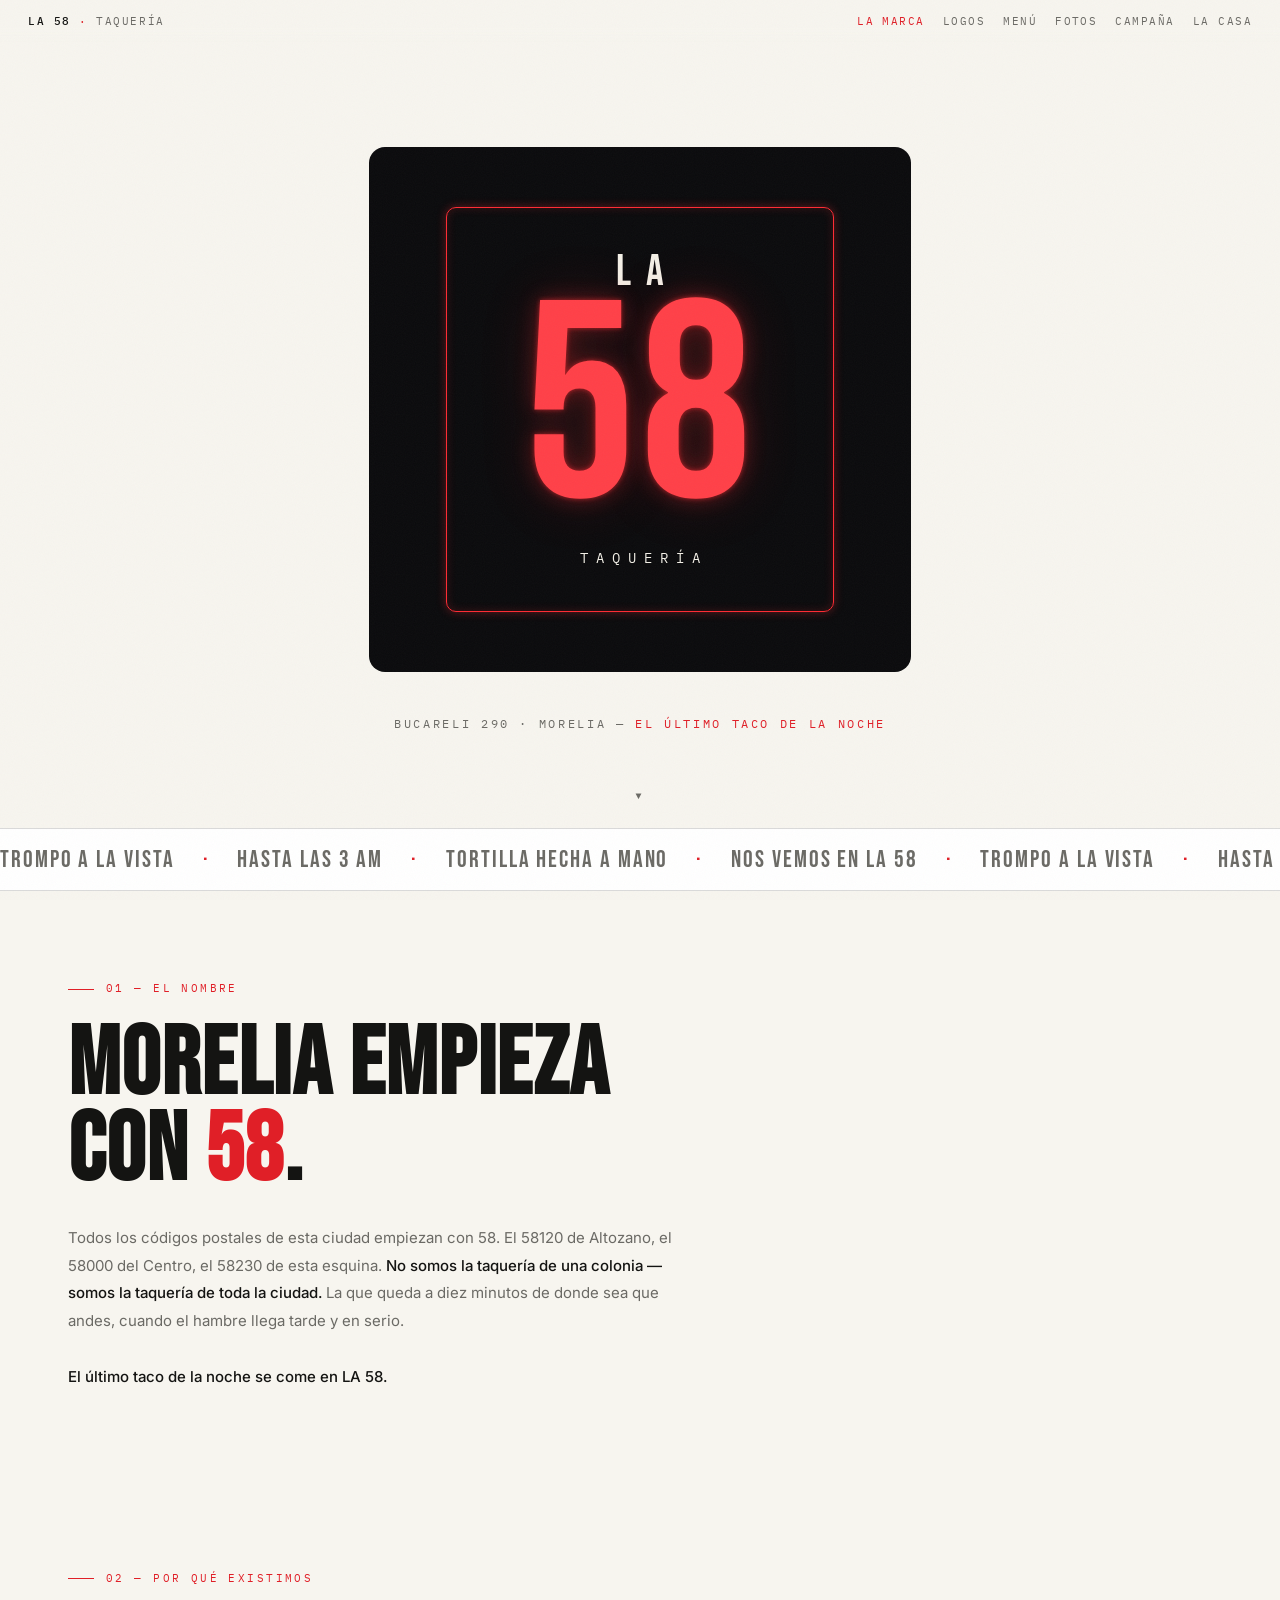
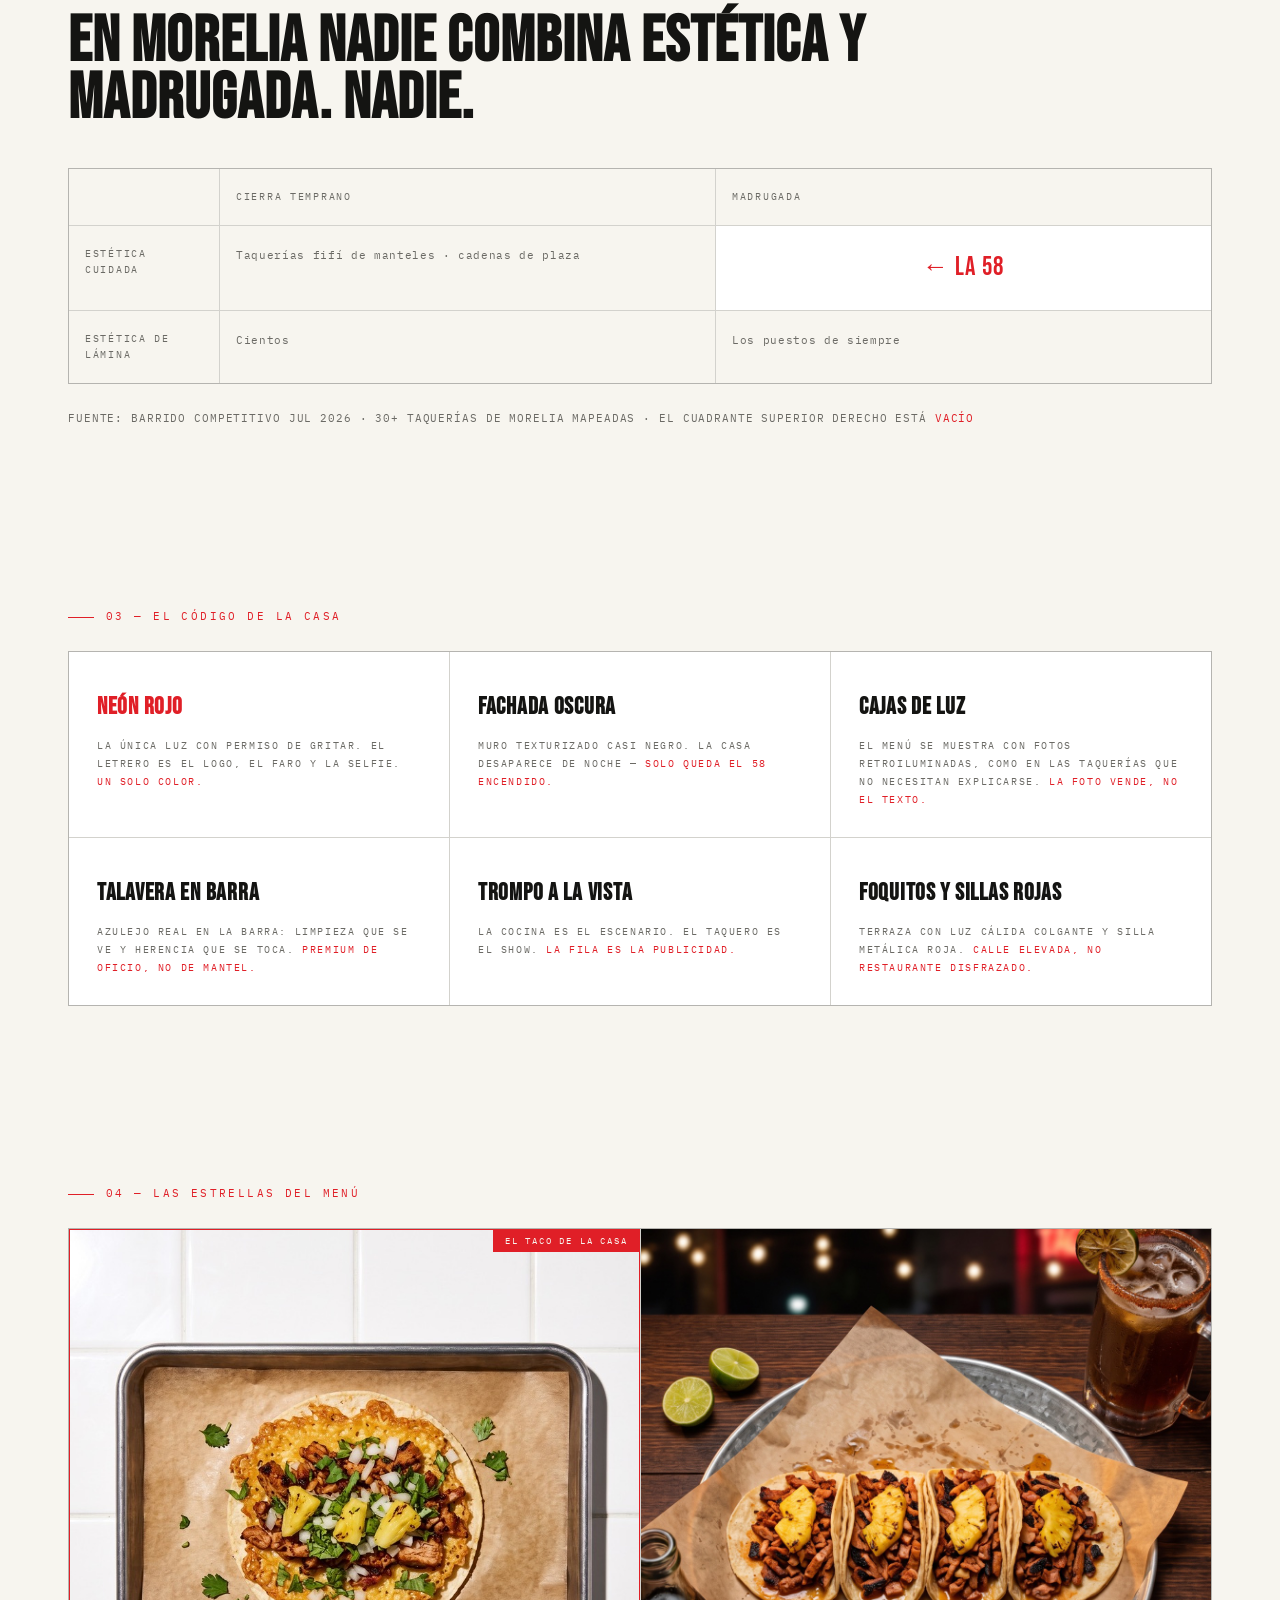
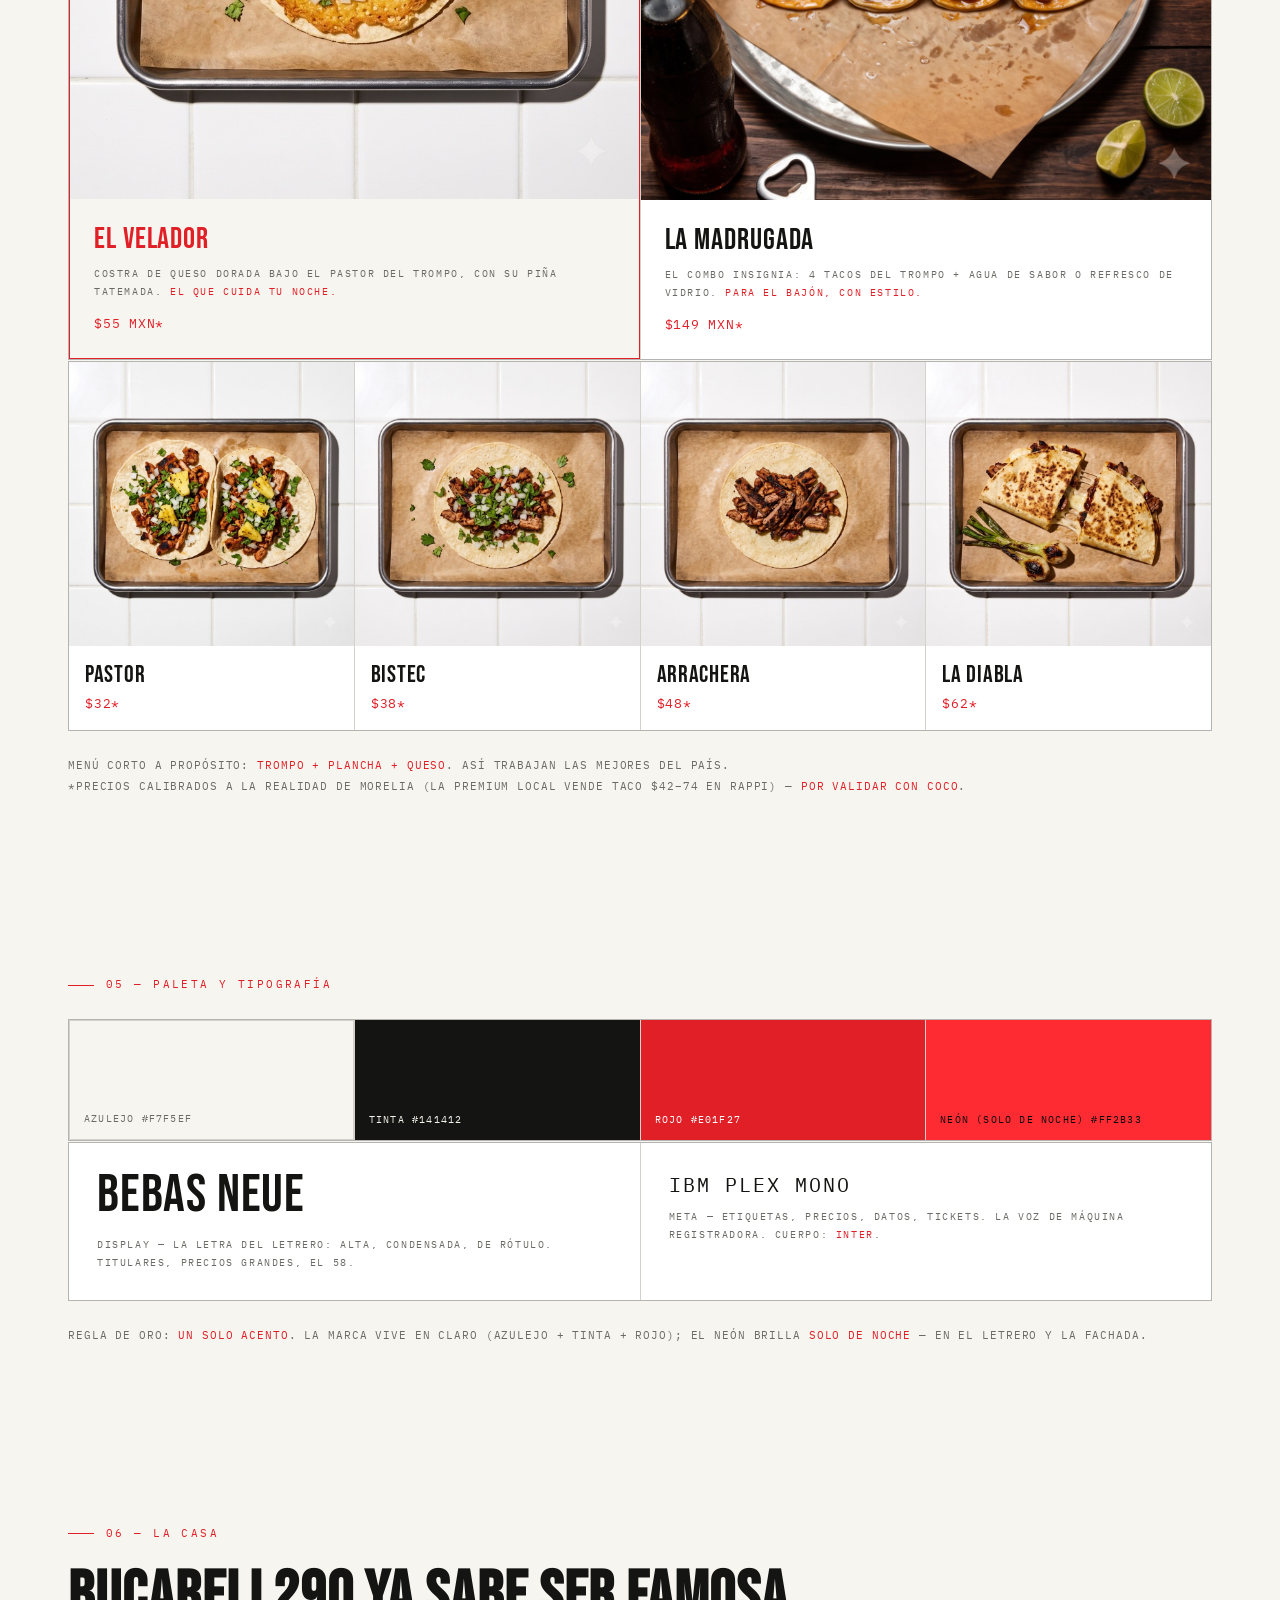
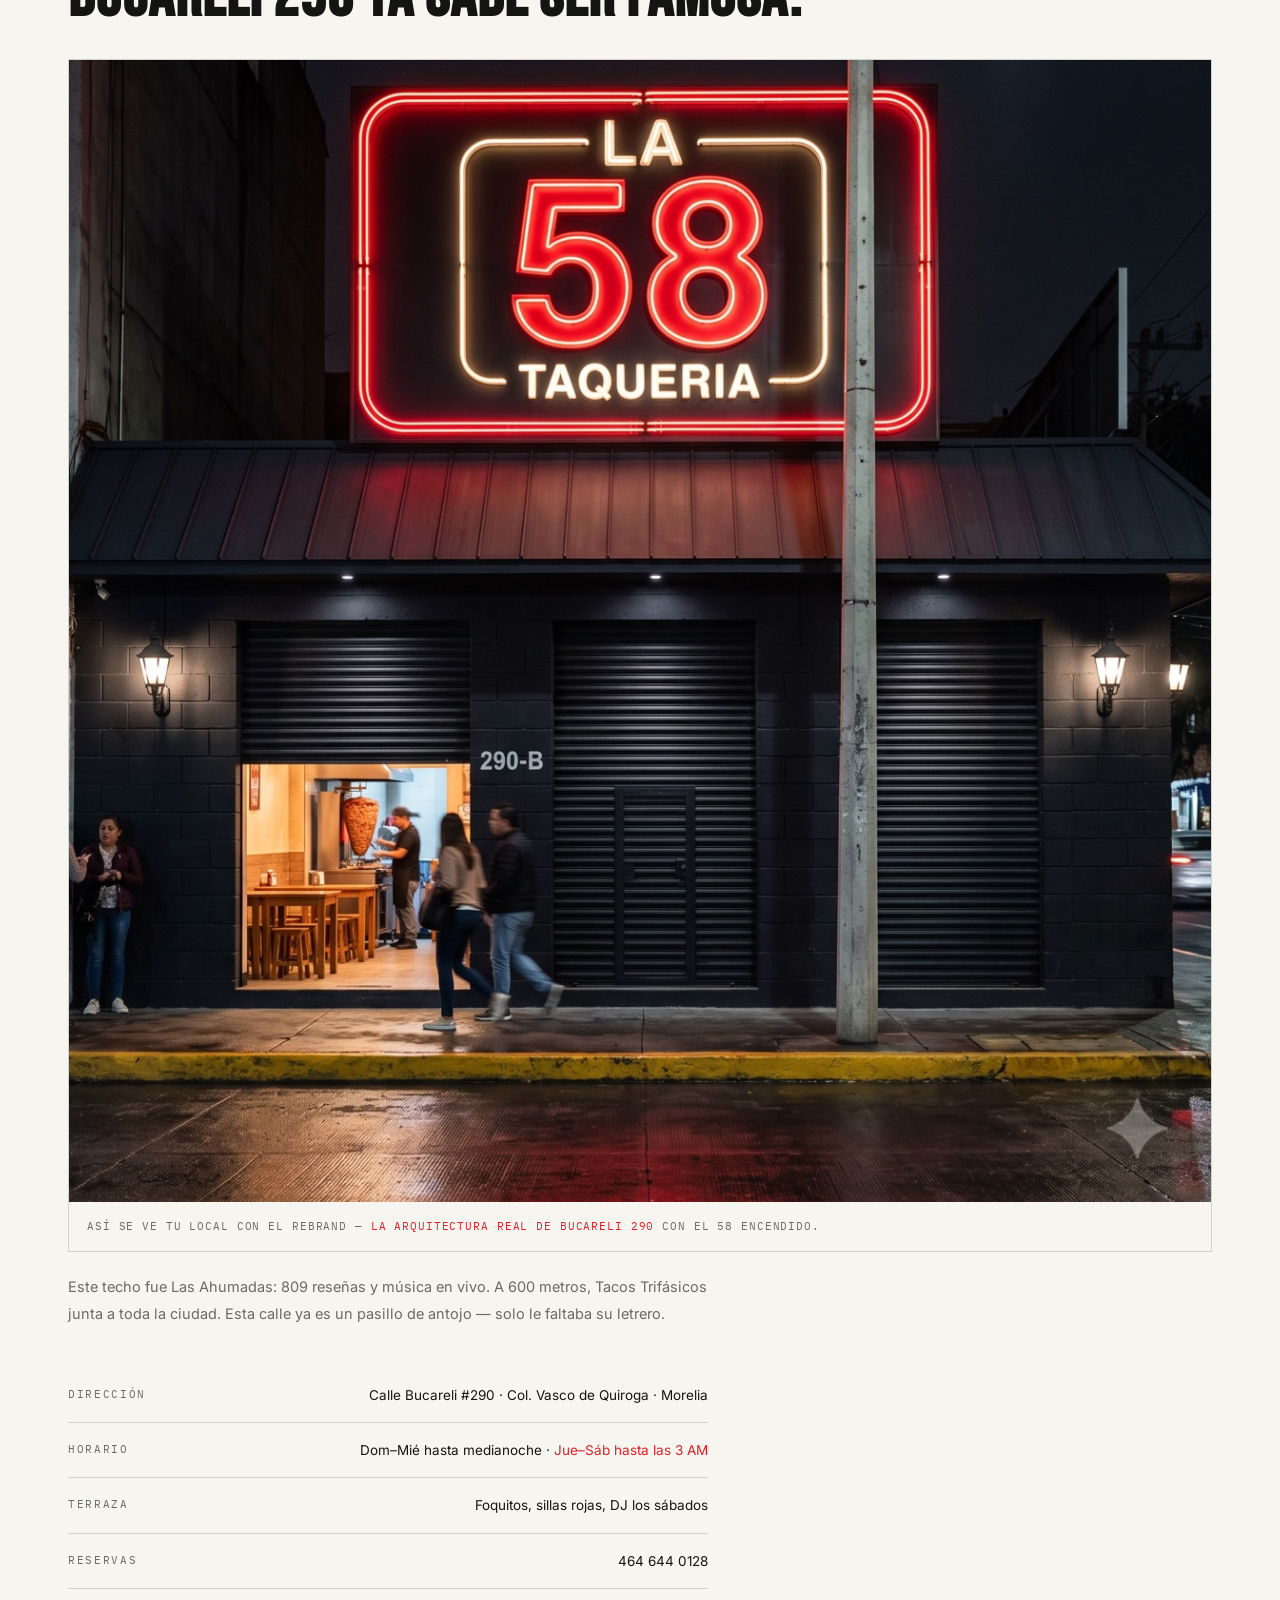
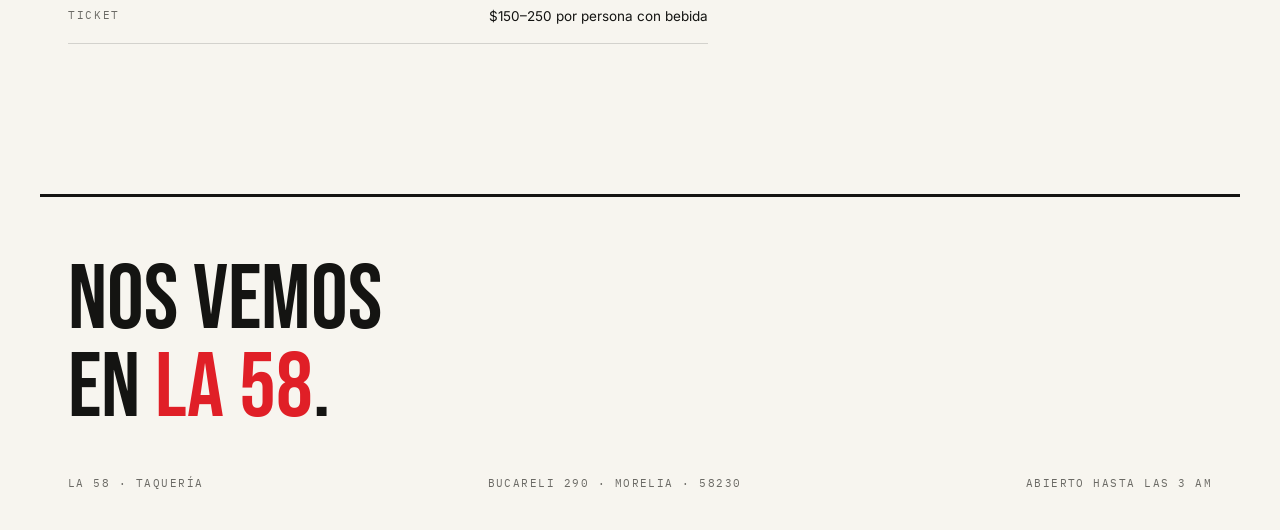
==== index.html @ cce471a2 "Marca en MODO CLARO: azulejo+tinta+rojo como base; el neón solo en escenarios de noche; menú hoja es" ====
<!DOCTYPE html>
<html lang="es-MX">
<head>
<meta charset="UTF-8">
<meta name="viewport" content="width=device-width,initial-scale=1">
<title>LA 58 · TAQUERÍA — Taquería nocturna · Morelia</title>
<meta name="description" content="LA 58 · TAQUERÍA. Taquería nocturna en Bucareli 290, Morelia. El último taco de la noche.">
<link rel="preconnect" href="https://fonts.googleapis.com">
<link rel="preconnect" href="https://fonts.gstatic.com" crossorigin>
<link href="https://fonts.googleapis.com/css2?family=Bebas+Neue&family=IBM+Plex+Mono:wght@400;500&family=Inter:wght@400;500;600&display=swap" rel="stylesheet">
<link rel="icon" href="data:image/svg+xml,%3Csvg xmlns=%27http://www.w3.org/2000/svg%27 viewBox=%270 0 64 64%27%3E%3Crect width=%2764%27 height=%2764%27 rx=%2712%27 fill=%27%230B0B0D%27/%3E%3Crect x=%274%27 y=%274%27 width=%2756%27 height=%2756%27 rx=%279%27 fill=%27none%27 stroke=%27%23FF2B33%27 stroke-width=%273%27/%3E%3Ctext x=%2732%27 y=%2745%27 font-family=%27Arial Black,Arial%27 font-size=%2728%27 font-weight=%27900%27 fill=%27%23FF2B33%27 text-anchor=%27middle%27%3E58%3C/text%3E%3C/svg%3E">
<link rel="stylesheet" href="brand.css">
<style>
  /* ——— hero: la fachada ——— */
  .hero{min-height:92vh;display:flex;flex-direction:column;justify-content:center;align-items:center;text-align:center;padding:120px 24px 70px;position:relative}
  .hero-stage{border-radius:16px;padding:clamp(30px,5vw,60px) clamp(30px,6vw,80px)}
  .letrero{
    display:inline-flex;flex-direction:column;align-items:center;gap:0;
    padding:clamp(24px,4vw,44px) clamp(36px,6vw,80px);
    border-radius:10px;position:relative;
  }
  .letrero .la{font-size:clamp(24px,3.5vw,44px);letter-spacing:.34em;margin-right:-.34em;color:#F4F1E8}
  .letrero .num{font-size:clamp(120px,22vw,280px);line-height:.86}
  .letrero .taq{
    font-family:'IBM Plex Mono',monospace;font-size:clamp(10px,1.4vw,14px);
    letter-spacing:.58em;margin-right:-.58em;color:#F4F1E8;margin-top:16px;text-transform:uppercase;
  }
  .hero .tag{margin-top:44px;font-family:'IBM Plex Mono',monospace;font-size:12px;letter-spacing:.22em;text-transform:uppercase;color:var(--humo)}
  .hero .tag em{color:var(--rojo-vivo);font-style:normal}
  .hero .scroll{position:absolute;bottom:26px;font-family:'IBM Plex Mono',monospace;font-size:10px;letter-spacing:.3em;color:var(--humo);text-transform:uppercase}

  /* ——— manifiesto ——— */
  .manif h2{font-size:clamp(46px,7.5vw,104px)}
  .manif h2 .n{color:var(--rojo-vivo)}
  .manif p{color:var(--humo);font-size:15px;line-height:1.85;max-width:640px;margin-top:28px}
  .manif p b{color:var(--azulejo);font-weight:500}

  /* ——— cuadrante ——— */
  .quad{display:grid;grid-template-columns:150px 1fr 1fr;gap:1px;background:var(--line);border:1px solid var(--line);font-family:'IBM Plex Mono',monospace;font-size:11px;letter-spacing:.06em}
  .quad>div{background:var(--noche);padding:20px 16px;line-height:1.7}
  .quad .h{color:var(--humo);text-transform:uppercase;font-size:9.5px;letter-spacing:.18em}
  .quad .vacio{background:var(--noche2);display:flex;align-items:center;justify-content:center}
  .quad .vacio span{font-family:'Bebas Neue',sans-serif;font-size:26px;letter-spacing:.05em}

  /* ——— menú ——— */
  .taco-nombre{font-family:'Bebas Neue',sans-serif;font-size:30px;letter-spacing:.03em;text-transform:uppercase}
  .heroe{border:1px solid var(--rojo);background:var(--noche);position:relative}
  .heroe .badge{position:absolute;top:-1px;right:-1px;background:var(--rojo);color:var(--noche);font-family:'IBM Plex Mono',monospace;font-size:9px;letter-spacing:.2em;text-transform:uppercase;padding:6px 12px}

  /* ——— paleta ——— */
  .sw{height:120px;display:flex;align-items:flex-end;padding:14px;font-family:'IBM Plex Mono',monospace;font-size:10px;letter-spacing:.12em;text-transform:uppercase}

  /* ——— casa ——— */
  .dato{display:flex;justify-content:space-between;gap:20px;border-bottom:1px solid var(--line);padding:16px 0;font-size:13.5px}
  .dato .k{font-family:'IBM Plex Mono',monospace;font-size:10.5px;letter-spacing:.16em;text-transform:uppercase;color:var(--humo);padding-top:3px;white-space:nowrap}
  .dato .v{text-align:right;line-height:1.65;color:var(--azulejo)}
  .dato .v em{color:var(--rojo-vivo);font-style:normal}
</style>
</head>
<body>

<div class="topbar">
  <div><b>LA 58</b> <span class="dot">·</span> TAQUERÍA</div>
  <nav class="nav">
    <a href="index.html" class="on">La marca</a>
    <a href="logos.html">Logos</a>
    <a href="menu.html">Menú</a>
    <a href="fotos.html">Fotos</a>
    <a href="campana.html">Campaña</a>
    <a href="#casa">La casa</a>
  </nav>
</div>

<!-- ═══════════ HERO: EL LETRERO ═══════════ -->
<div class="hero">
  <div class="hero-stage stage-noche">
    <div class="letrero neon-borde parpadea">
      <div class="la display">LA</div>
      <div class="num display neon">58</div>
      <div class="taq">TAQUERÍA</div>
    </div>
  </div>
  <div class="tag">BUCARELI 290 · MORELIA — <em>EL ÚLTIMO TACO DE LA NOCHE</em></div>
  <div class="scroll">▼</div>
</div>

<div class="marquee"><div class="marquee-inner">
  TROMPO A LA VISTA <em>·</em> HASTA LAS 3 AM <em>·</em> TORTILLA HECHA A MANO <em>·</em> NOS VEMOS EN LA 58 <em>·</em>
  TROMPO A LA VISTA <em>·</em> HASTA LAS 3 AM <em>·</em> TORTILLA HECHA A MANO <em>·</em> NOS VEMOS EN LA 58 <em>·</em>
</div></div>

<!-- ═══════════ MANIFIESTO ═══════════ -->
<section class="manif">
  <div class="label">01 — El nombre</div>
  <h2 class="display rv">MORELIA EMPIEZA<br>CON <span class="n neon">58</span>.</h2>
  <p class="rv">Todos los códigos postales de esta ciudad empiezan con 58. El 58120 de Altozano,
  el 58000 del Centro, el 58230 de esta esquina. <b>No somos la taquería de una colonia —
  somos la taquería de toda la ciudad.</b> La que queda a diez minutos de donde sea que andes,
  cuando el hambre llega tarde y en serio.</p>
  <p class="rv"><b>El último taco de la noche se come en LA 58.</b></p>
</section>

<!-- ═══════════ EL HUECO ═══════════ -->
<section>
  <div class="label">02 — Por qué existimos</div>
  <h2 class="display rv" style="font-size:clamp(34px,5vw,64px);max-width:900px">EN MORELIA NADIE COMBINA ESTÉTICA Y MADRUGADA. NADIE.</h2>
  <div style="margin-top:40px" class="rv">
    <div class="quad">
      <div class="h"></div>
      <div class="h">CIERRA TEMPRANO</div>
      <div class="h">MADRUGADA</div>
      <div class="h">ESTÉTICA CUIDADA</div>
      <div style="color:var(--humo)">Taquerías fifí de manteles · cadenas de plaza</div>
      <div class="vacio"><span class="neon">← LA 58</span></div>
      <div class="h">ESTÉTICA DE LÁMINA</div>
      <div style="color:var(--humo)">Cientos</div>
      <div style="color:var(--humo)">Los puestos de siempre</div>
    </div>
  </div>
  <p class="note rv">FUENTE: BARRIDO COMPETITIVO JUL 2026 · 30+ TAQUERÍAS DE MORELIA MAPEADAS · EL CUADRANTE SUPERIOR DERECHO ESTÁ <em>VACÍO</em></p>
</section>

<!-- ═══════════ EL CÓDIGO ═══════════ -->
<section>
  <div class="label">03 — El código de la casa</div>
  <div class="grid-3">
    <div class="cell rv"><h3 class="neon">Neón rojo</h3><div class="cap">La única luz con permiso de gritar. El letrero es el logo, el faro y la selfie. <em>Un solo color.</em></div></div>
    <div class="cell rv"><h3>Fachada oscura</h3><div class="cap">Muro texturizado casi negro. La casa desaparece de noche — <em>solo queda el 58 encendido.</em></div></div>
    <div class="cell rv"><h3>Cajas de luz</h3><div class="cap">El menú se muestra con fotos retroiluminadas, como en las taquerías que no necesitan explicarse. <em>La foto vende, no el texto.</em></div></div>
    <div class="cell rv"><h3>Talavera en barra</h3><div class="cap">Azulejo real en la barra: limpieza que se ve y herencia que se toca. <em>Premium de oficio, no de mantel.</em></div></div>
    <div class="cell rv"><h3>Trompo a la vista</h3><div class="cap">La cocina es el escenario. El taquero es el show. <em>La fila es la publicidad.</em></div></div>
    <div class="cell rv"><h3>Foquitos y sillas rojas</h3><div class="cap">Terraza con luz cálida colgante y silla metálica roja. <em>Calle elevada, no restaurante disfrazado.</em></div></div>
  </div>
</section>

<!-- ═══════════ MENÚ ESTRELLA ═══════════ -->
<section>
  <div class="label">04 — Las estrellas del menú</div>
  <div class="grid-2" style="margin-bottom:1px">
    <div class="cell heroe rv" style="padding:0">
      <img src="fotos/menu/web/p-velador.jpg" alt="El Velador" style="width:100%;aspect-ratio:1;object-fit:cover;display:block">
      <div class="badge">EL TACO DE LA CASA</div>
      <div style="padding:22px 24px 26px">
        <div class="taco-nombre neon">EL VELADOR</div>
        <div class="cap" style="margin-top:8px">Costra de queso dorada bajo el pastor del trompo, con su piña tatemada. <em>El que cuida tu noche.</em></div>
        <div class="precio" style="margin-top:14px">$55 MXN*</div>
      </div>
    </div>
    <div class="cell rv" style="padding:0">
      <img src="fotos/web/03-la-madrugada.jpg" alt="La Madrugada" style="width:100%;aspect-ratio:1;object-fit:cover;display:block">
      <div style="padding:22px 24px 26px">
        <div class="taco-nombre">LA MADRUGADA</div>
        <div class="cap" style="margin-top:8px">El combo insignia: 4 tacos del trompo + agua de sabor o refresco de vidrio. <em>Para el bajón, con estilo.</em></div>
        <div class="precio" style="margin-top:14px">$149 MXN*</div>
      </div>
    </div>
  </div>
  <div class="grid-4">
    <div class="cell rv" style="padding:0"><img src="fotos/menu/web/p-pastor.jpg" alt="Pastor" style="width:100%;aspect-ratio:1;object-fit:cover;display:block"><div style="padding:14px 16px 18px"><div class="taco-nombre" style="font-size:24px">PASTOR</div><div class="precio" style="margin-top:6px">$32*</div></div></div>
    <div class="cell rv" style="padding:0"><img src="fotos/menu/web/p-bistec.jpg" alt="Bistec" style="width:100%;aspect-ratio:1;object-fit:cover;display:block"><div style="padding:14px 16px 18px"><div class="taco-nombre" style="font-size:24px">BISTEC</div><div class="precio" style="margin-top:6px">$38*</div></div></div>
    <div class="cell rv" style="padding:0"><img src="fotos/menu/web/p-arrachera.jpg" alt="Arrachera" style="width:100%;aspect-ratio:1;object-fit:cover;display:block"><div style="padding:14px 16px 18px"><div class="taco-nombre" style="font-size:24px">ARRACHERA</div><div class="precio" style="margin-top:6px">$48*</div></div></div>
    <div class="cell rv" style="padding:0"><img src="fotos/menu/web/p-diabla.jpg" alt="La Diabla" style="width:100%;aspect-ratio:1;object-fit:cover;display:block"><div style="padding:14px 16px 18px"><div class="taco-nombre" style="font-size:24px">LA DIABLA</div><div class="precio" style="margin-top:6px">$62*</div></div></div>
  </div>
  <p class="note rv">MENÚ CORTO A PROPÓSITO: <em>TROMPO + PLANCHA + QUESO</em>. ASÍ TRABAJAN LAS MEJORES DEL PAÍS.<br>*PRECIOS CALIBRADOS A LA REALIDAD DE MORELIA (LA PREMIUM LOCAL VENDE TACO $42–74 EN RAPPI) — <em>POR VALIDAR CON COCO</em>.</p>
</section>

<!-- ═══════════ PALETA + TIPOGRAFÍA ═══════════ -->
<section>
  <div class="label">05 — Paleta y tipografía</div>
  <div class="grid-4 rv">
    <div class="sw" style="background:#F7F5EF;color:#6b6a65;border:1px solid rgba(11,11,13,.15)">AZULEJO #F7F5EF</div>
    <div class="sw" style="background:#141412;color:#F4F1E8">TINTA #141412</div>
    <div class="sw" style="background:#E01F27;color:#fff">ROJO #E01F27</div>
    <div class="sw" style="background:#FF2B33;color:#0B0B0D">NEÓN (SOLO DE NOCHE) #FF2B33</div>
  </div>
  <div class="grid-2" style="margin-top:1px">
    <div class="cell rv">
      <div class="display" style="font-size:54px">BEBAS NEUE</div>
      <div class="cap">DISPLAY — la letra del letrero: alta, condensada, de rótulo. Titulares, precios grandes, el 58.</div>
    </div>
    <div class="cell rv">
      <div class="mono" style="font-size:20px;letter-spacing:.1em">IBM PLEX MONO</div>
      <div class="cap" style="margin-top:10px">META — etiquetas, precios, datos, tickets. La voz de máquina registradora. Cuerpo: <em>INTER</em>.</div>
    </div>
  </div>
  <p class="note rv">REGLA DE ORO: <em>UN SOLO ACENTO</em>. LA MARCA VIVE EN CLARO (AZULEJO + TINTA + ROJO); EL NEÓN BRILLA <em>SOLO DE NOCHE</em> — EN EL LETRERO Y LA FACHADA.</p>
</section>

<!-- ═══════════ LA CASA ═══════════ -->
<section id="casa">
  <div class="label">06 — La casa</div>
  <h2 class="display rv" style="font-size:clamp(34px,5vw,64px)">BUCARELI 290 YA SABE SER FAMOSA.</h2>
  <div class="rv" style="margin-top:34px;border:1px solid var(--line)">
    <img src="fotos/web/05-fachada.jpg" alt="El local de Bucareli 290 con el letrero LA 58" style="width:100%;display:block">
    <p class="note" style="padding:14px 18px;margin:0">ASÍ SE VE TU LOCAL CON EL REBRAND — <em>LA ARQUITECTURA REAL DE BUCARELI 290</em> CON EL 58 ENCENDIDO.</p>
  </div>
  <p class="rv" style="color:var(--humo);font-size:14.5px;line-height:1.85;max-width:640px;margin-top:22px">
    Este techo fue Las Ahumadas: 809 reseñas y música en vivo. A 600 metros, Tacos Trifásicos
    junta a toda la ciudad. Esta calle ya es un pasillo de antojo — solo le faltaba su letrero.
  </p>
  <div style="margin-top:40px;max-width:640px" class="rv">
    <div class="dato"><div class="k">Dirección</div><div class="v">Calle Bucareli #290 · Col. Vasco de Quiroga · Morelia</div></div>
    <div class="dato"><div class="k">Horario</div><div class="v">Dom–Mié hasta medianoche · <em>Jue–Sáb hasta las 3 AM</em></div></div>
    <div class="dato"><div class="k">Terraza</div><div class="v">Foquitos, sillas rojas, DJ los sábados</div></div>
    <div class="dato"><div class="k">Reservas</div><div class="v">464 644 0128</div></div>
    <div class="dato"><div class="k">Ticket</div><div class="v">$150–250 por persona con bebida</div></div>
  </div>
</section>

<footer>
  <div class="big rv">NOS VEMOS<br>EN <span class="neon">LA 58</span>.</div>
  <div class="foot-meta">
    <div>LA 58 · TAQUERÍA</div>
    <div>BUCARELI 290 · MORELIA · 58230</div>
    <div>ABIERTO HASTA LAS 3 AM</div>
  </div>
</footer>

<script>
const io=new IntersectionObserver(es=>es.forEach(e=>{if(e.isIntersecting){e.target.classList.add('on');io.unobserve(e.target)}}),{threshold:.12});
document.querySelectorAll('.rv').forEach(el=>io.observe(el));
</script>
</body>
</html>
---- brand.css ----
/* LA 58 · TAQUERÍA — sistema compartido V2 (claro-primero) */
/* Azulejo claro + tinta + UN acento rojo. El neón vive solo en escenarios .stage-noche. */
:root{
  --noche:#F7F5EF;        /* fondo base (azulejo claro) */
  --noche2:#FFFFFF;       /* tarjetas */
  --azulejo:#141412;      /* tinta (texto principal) */
  --humo:#6b6a65;         /* texto secundario */
  --rojo:#E01F27;         /* acento rojo tinta */
  --rojo-vivo:#E01F27;
  --line:rgba(11,11,13,.15);
  --negro:#0B0B0D;        /* solo para escenarios de noche/letrero */
}
*{margin:0;padding:0;box-sizing:border-box}
html{scroll-behavior:smooth}
body{
  background:var(--noche);
  color:var(--azulejo);
  font-family:'Inter',sans-serif;
  -webkit-font-smoothing:antialiased;
  overflow-x:hidden;
}
::selection{background:var(--rojo);color:#fff}
.mono{font-family:'IBM Plex Mono',monospace}
.display{font-family:'Bebas Neue',sans-serif;text-transform:uppercase;line-height:.9;letter-spacing:.015em}

/* grano sutil de papel */
body::after{
  content:"";position:fixed;inset:0;pointer-events:none;z-index:999;opacity:.035;
  background-image:url("data:image/svg+xml,%3Csvg xmlns='http://www.w3.org/2000/svg' width='160' height='160'%3E%3Cfilter id='n'%3E%3CfeTurbulence type='fractalNoise' baseFrequency='0.9' numOctaves='2'/%3E%3C/filter%3E%3Crect width='160' height='160' filter='url(%23n)' opacity='1'/%3E%3C/svg%3E");
}

/* el rojo en claro es TINTA: plano, sin glow */
.neon{color:var(--rojo);text-shadow:none}
.neon-borde{border:1.5px solid var(--rojo);box-shadow:none}

/* escenario de noche: el único lugar donde el neón brilla */
.stage-noche{background:var(--negro);color:#F4F1E8}
.stage-noche .neon{
  color:#FF4048;
  text-shadow:0 0 5px rgba(255,43,51,.6),0 0 22px rgba(255,43,51,.32),0 0 60px rgba(255,43,51,.16);
}
.stage-noche .neon-borde{
  border:1.5px solid #FF2B33;
  box-shadow:0 0 10px rgba(255,43,51,.35),inset 0 0 10px rgba(255,43,51,.18);
}
@keyframes parpadeo{0%,92%,96%,100%{opacity:1}93%,95%{opacity:.55}}
.parpadea{animation:parpadeo 7s linear infinite}

.topbar{
  position:fixed;top:0;left:0;right:0;z-index:100;
  display:flex;justify-content:space-between;align-items:center;gap:12px;
  padding:14px 28px;font-size:11px;letter-spacing:.14em;
  color:var(--humo);text-transform:uppercase;
  background:linear-gradient(var(--noche) 65%,transparent);
  font-family:'IBM Plex Mono',monospace;
}
.topbar b{color:var(--azulejo);font-weight:500}
.topbar .dot{color:var(--rojo)}
.nav{display:flex;gap:18px;flex-wrap:wrap}
.nav a{color:var(--humo);text-decoration:none;font-size:10.5px;letter-spacing:.14em;transition:.2s}
.nav a:hover{color:var(--rojo)}
.nav a.on{color:var(--rojo)}

section{max-width:1200px;margin:0 auto;padding:90px 28px}
.page-head{padding-top:150px;padding-bottom:30px}
.page-head h1{font-size:clamp(52px,9vw,120px)}
.page-head .sub{color:var(--humo);font-size:14px;margin-top:18px;max-width:560px;line-height:1.7}

.label{
  font-family:'IBM Plex Mono',monospace;font-size:11px;letter-spacing:.22em;
  text-transform:uppercase;color:var(--rojo);margin-bottom:28px;
}
.label::before{content:"";display:inline-block;width:26px;height:1px;background:var(--rojo);vertical-align:middle;margin-right:12px}

.caja-luz{
  background:#fff;color:var(--azulejo);padding:34px;position:relative;
  border:1px solid var(--line);
}
.caja-luz .serial{position:absolute;top:12px;left:14px;font-size:9.5px;letter-spacing:.18em;color:var(--humo);font-family:'IBM Plex Mono',monospace;text-transform:uppercase}

.grid-2{display:grid;grid-template-columns:1fr 1fr;gap:1px;background:var(--line);border:1px solid var(--line)}
.grid-3{display:grid;grid-template-columns:repeat(3,1fr);gap:1px;background:var(--line);border:1px solid var(--line)}
.grid-4{display:grid;grid-template-columns:repeat(4,1fr);gap:1px;background:var(--line);border:1px solid var(--line)}
.cell{background:var(--noche2);padding:28px}
.cell .cap{font-family:'IBM Plex Mono',monospace;font-size:10px;letter-spacing:.16em;color:var(--humo);text-transform:uppercase;margin-top:16px;line-height:1.8}
.cell .cap em{color:var(--rojo);font-style:normal}
.cell h3{font-family:'Bebas Neue',sans-serif;font-size:24px;text-transform:uppercase;margin-top:12px;letter-spacing:.03em}

.note{font-family:'IBM Plex Mono',monospace;font-size:11px;color:var(--humo);margin-top:24px;letter-spacing:.08em;line-height:1.9}
.note em{color:var(--rojo);font-style:normal}

.precio{font-family:'IBM Plex Mono',monospace;font-size:13px;color:var(--rojo);letter-spacing:.06em}

.marquee{border-top:1px solid var(--line);border-bottom:1px solid var(--line);overflow:hidden;padding:16px 0;white-space:nowrap;background:#fff}
.marquee-inner{display:inline-block;animation:mq 26s linear infinite;font-family:'Bebas Neue',sans-serif;font-size:24px;letter-spacing:.08em;color:var(--humo);text-transform:uppercase}
.marquee-inner em{color:var(--rojo);font-style:normal;margin:0 22px}
@keyframes mq{from{transform:translateX(0)}to{transform:translateX(-50%)}}

footer{border-top:3px solid var(--azulejo);padding:60px 28px 40px;max-width:1200px;margin:60px auto 0}
footer .big{font-family:'Bebas Neue',sans-serif;font-size:clamp(44px,7.5vw,92px);text-transform:uppercase;line-height:.95}
footer .big span{color:var(--rojo)}
.foot-meta{display:flex;justify-content:space-between;flex-wrap:wrap;gap:14px;margin-top:44px;
  font-family:'IBM Plex Mono',monospace;font-size:10.5px;color:var(--humo);letter-spacing:.14em;text-transform:uppercase}

.rv{opacity:1;transform:none}

@media(max-width:860px){
  .grid-3,.grid-4{grid-template-columns:1fr 1fr}
}
@media(max-width:560px){
  .grid-2,.grid-3,.grid-4{grid-template-columns:1fr}
  section{padding:70px 20px}
}
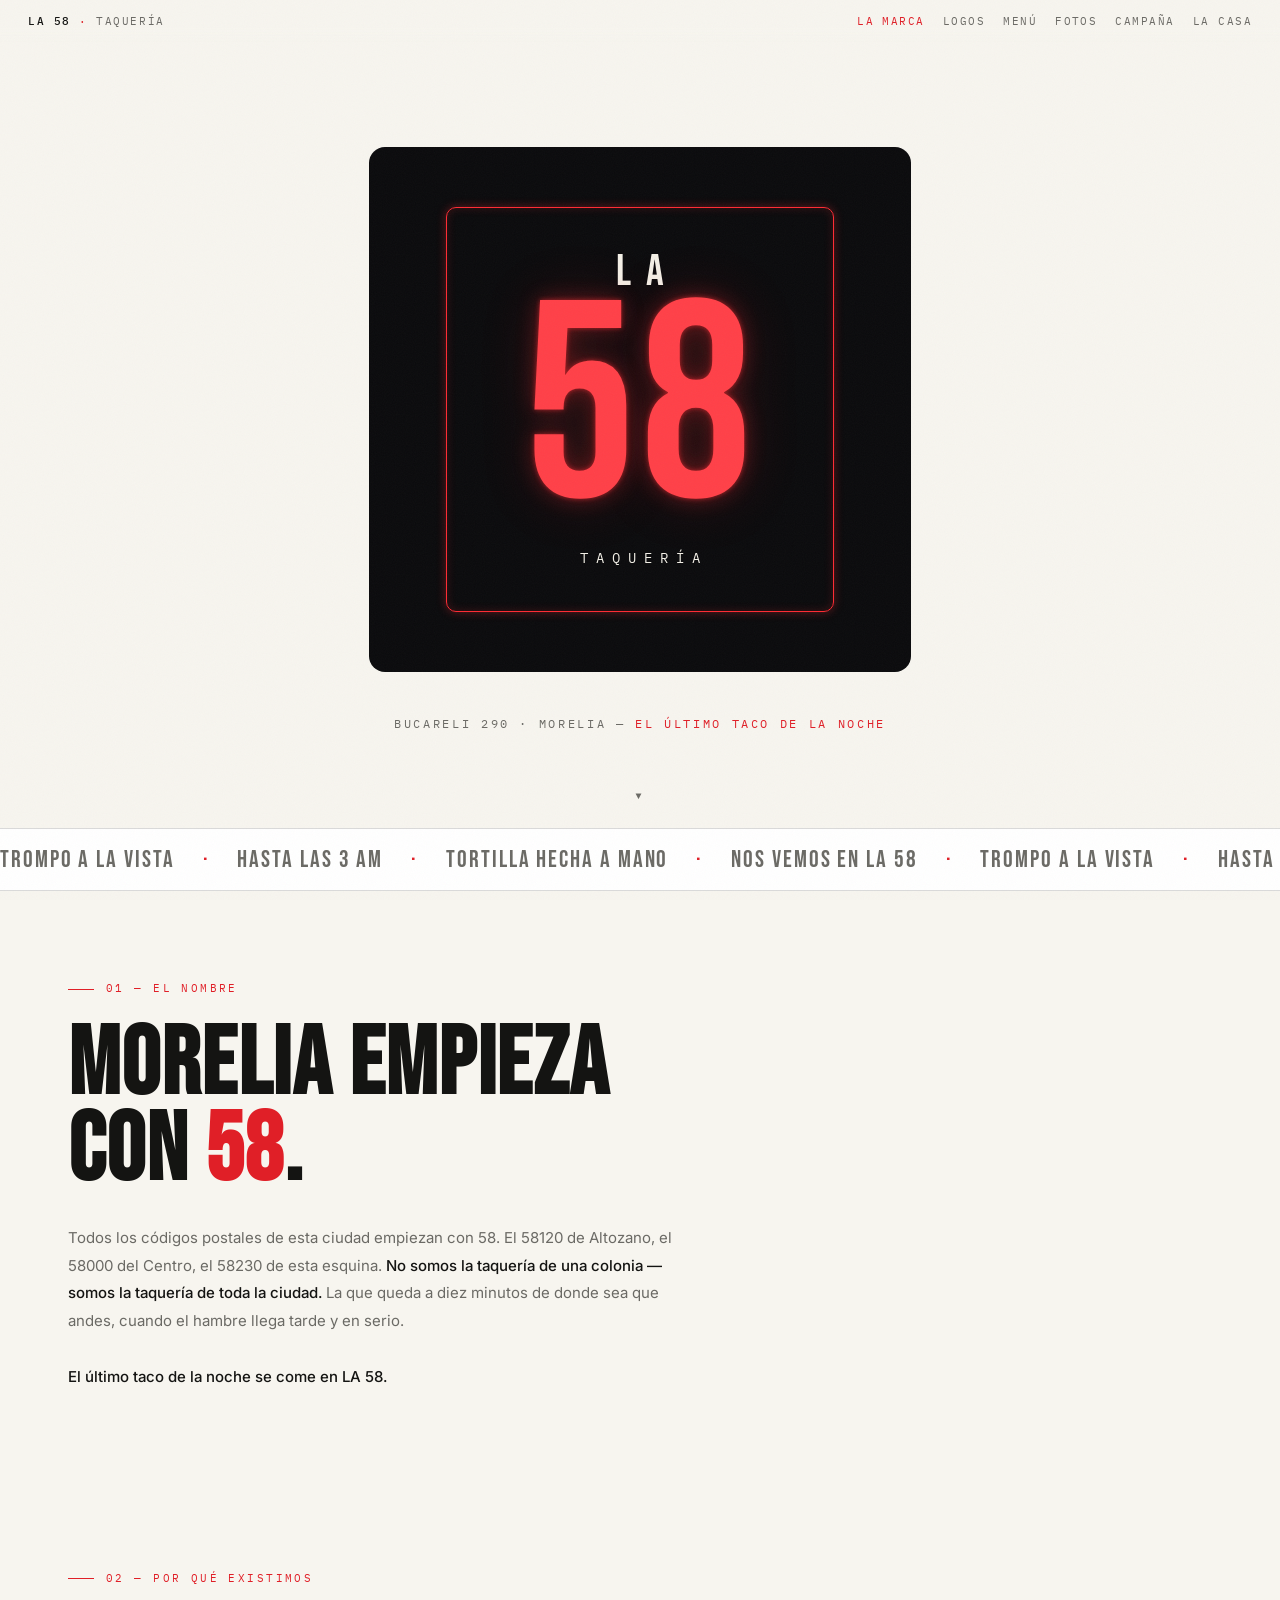
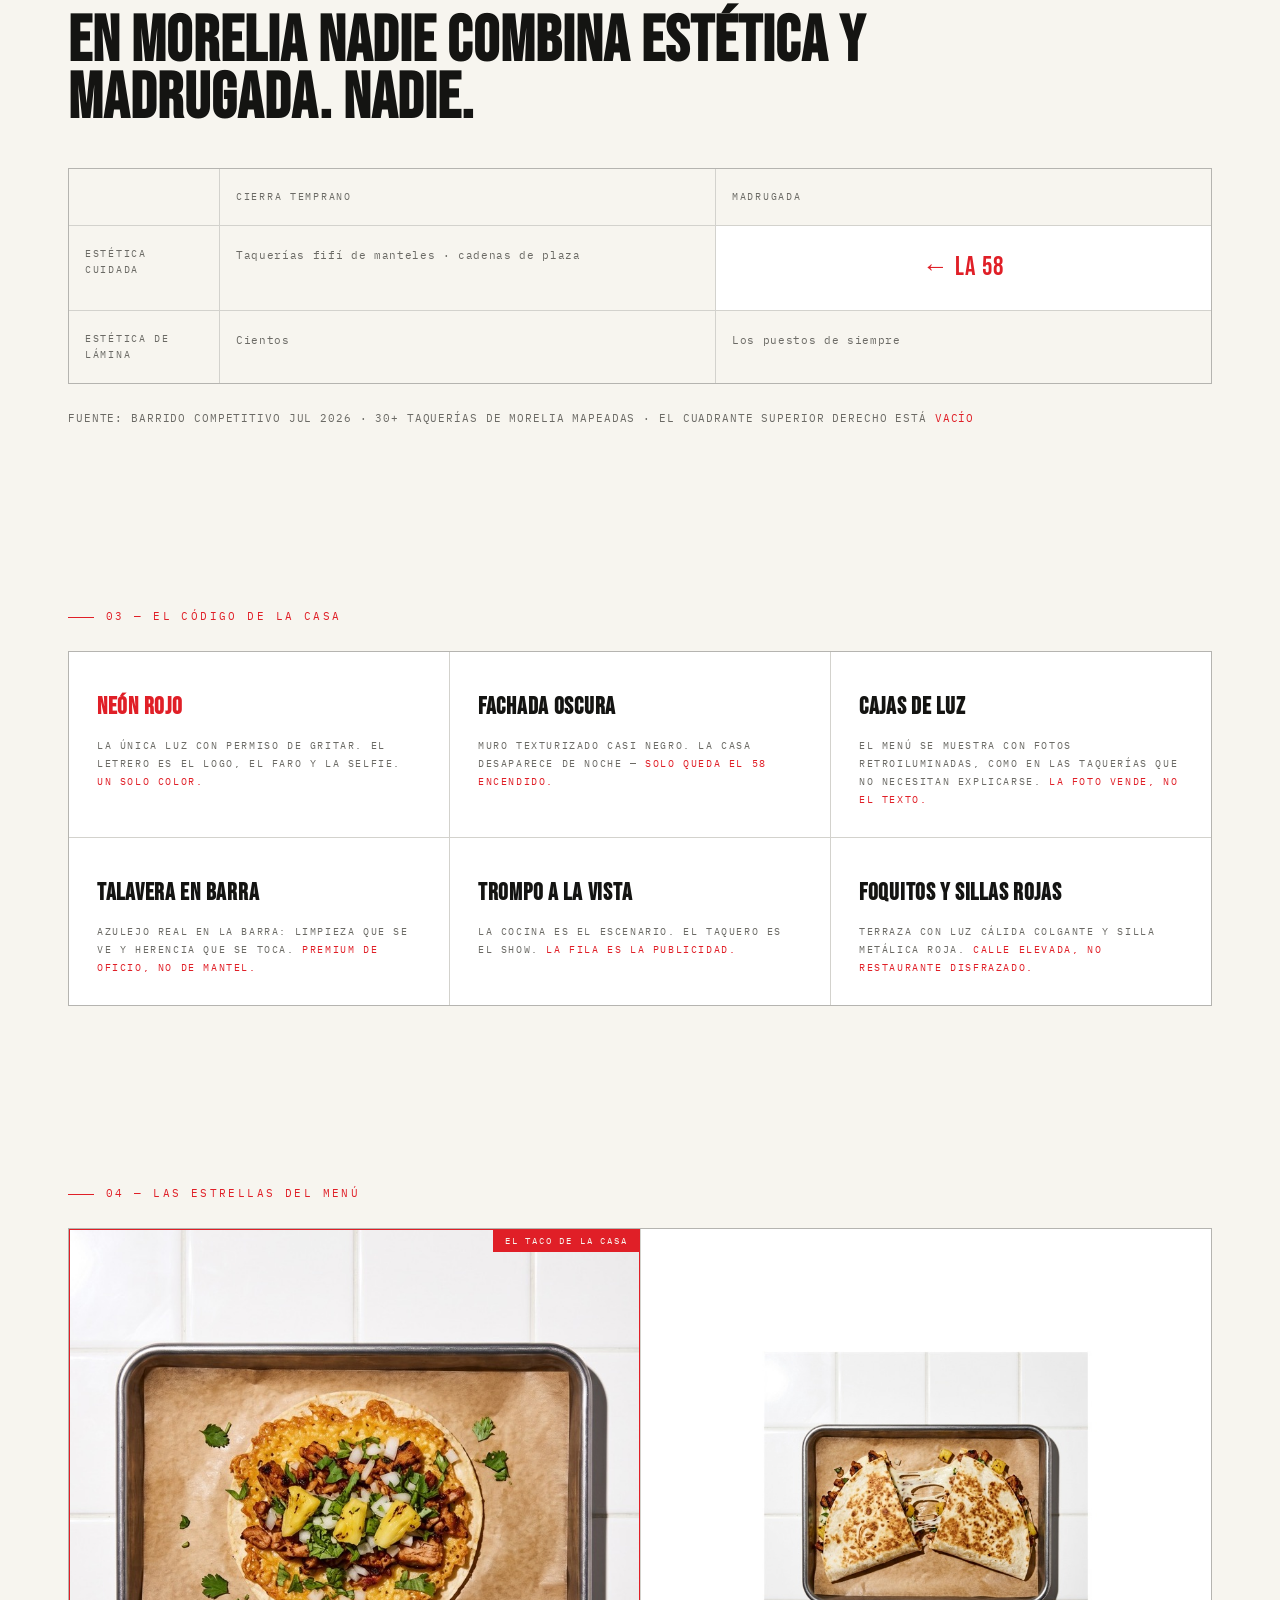
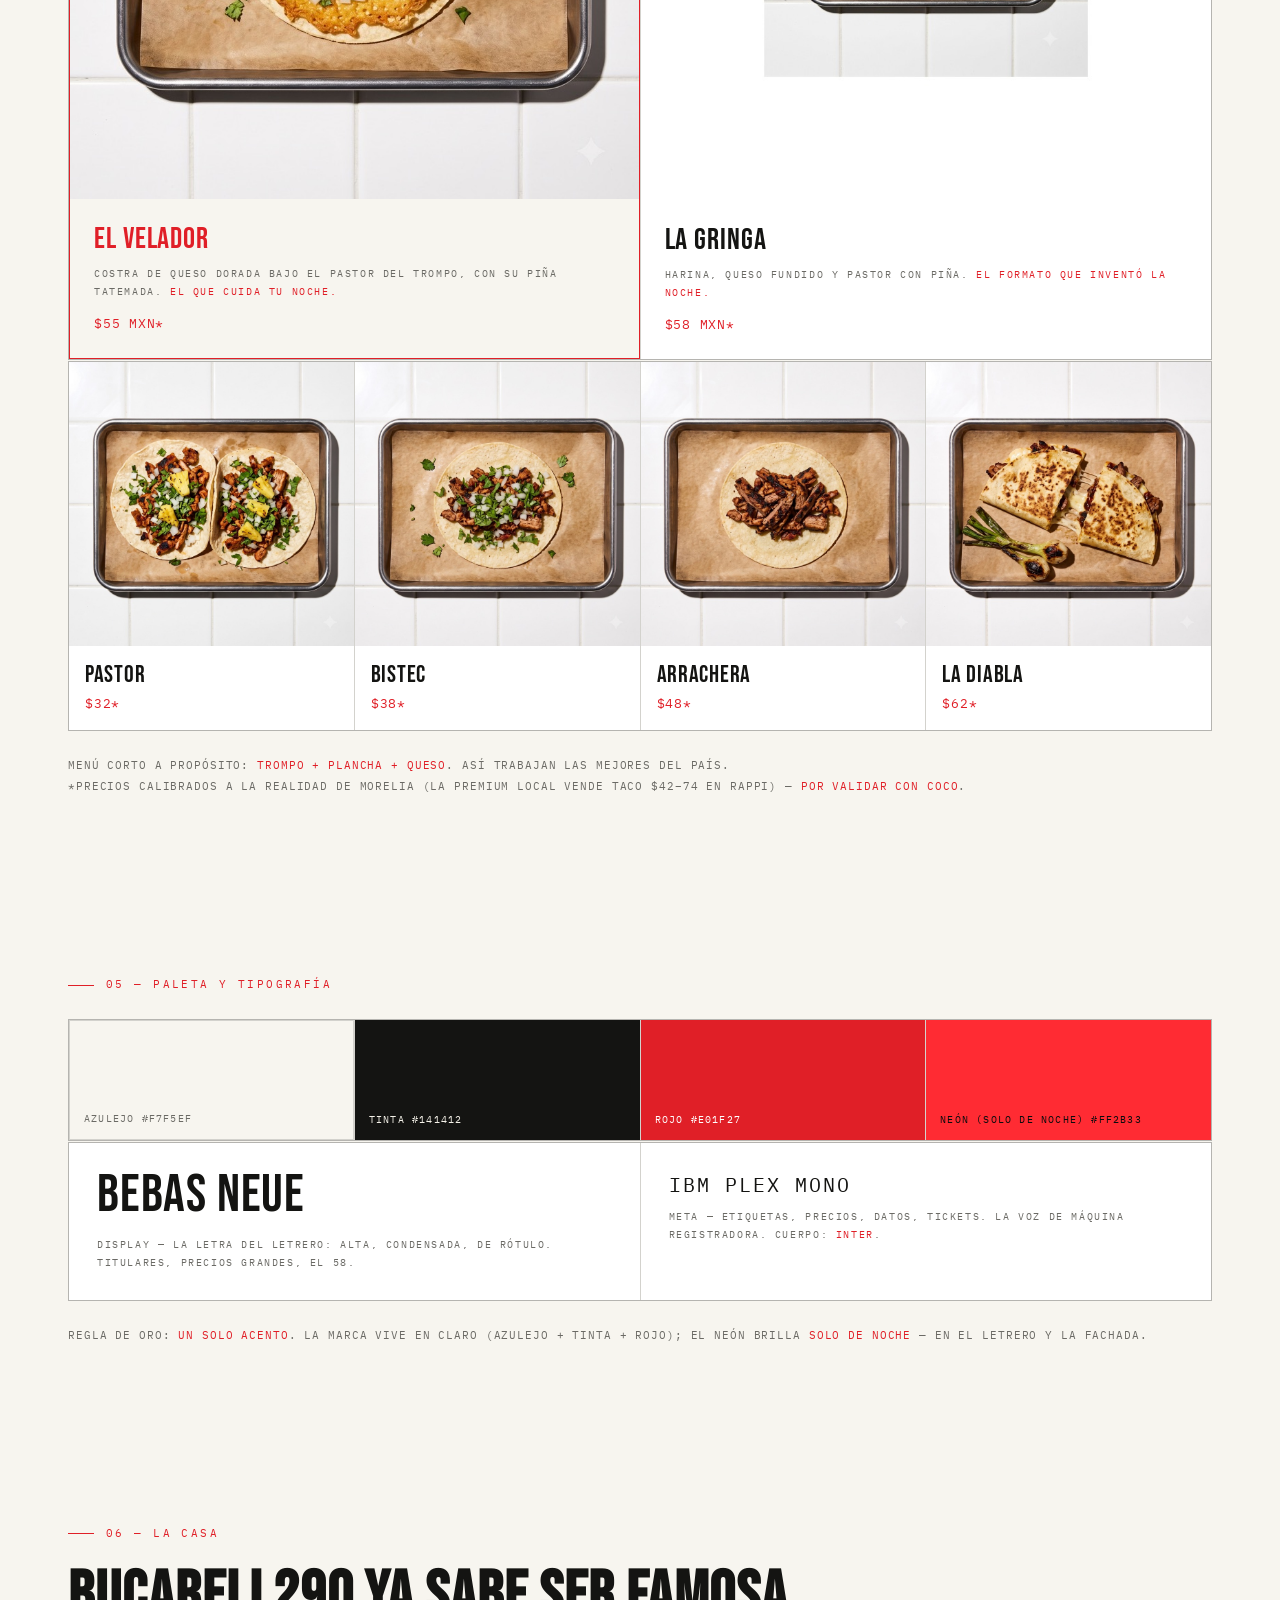
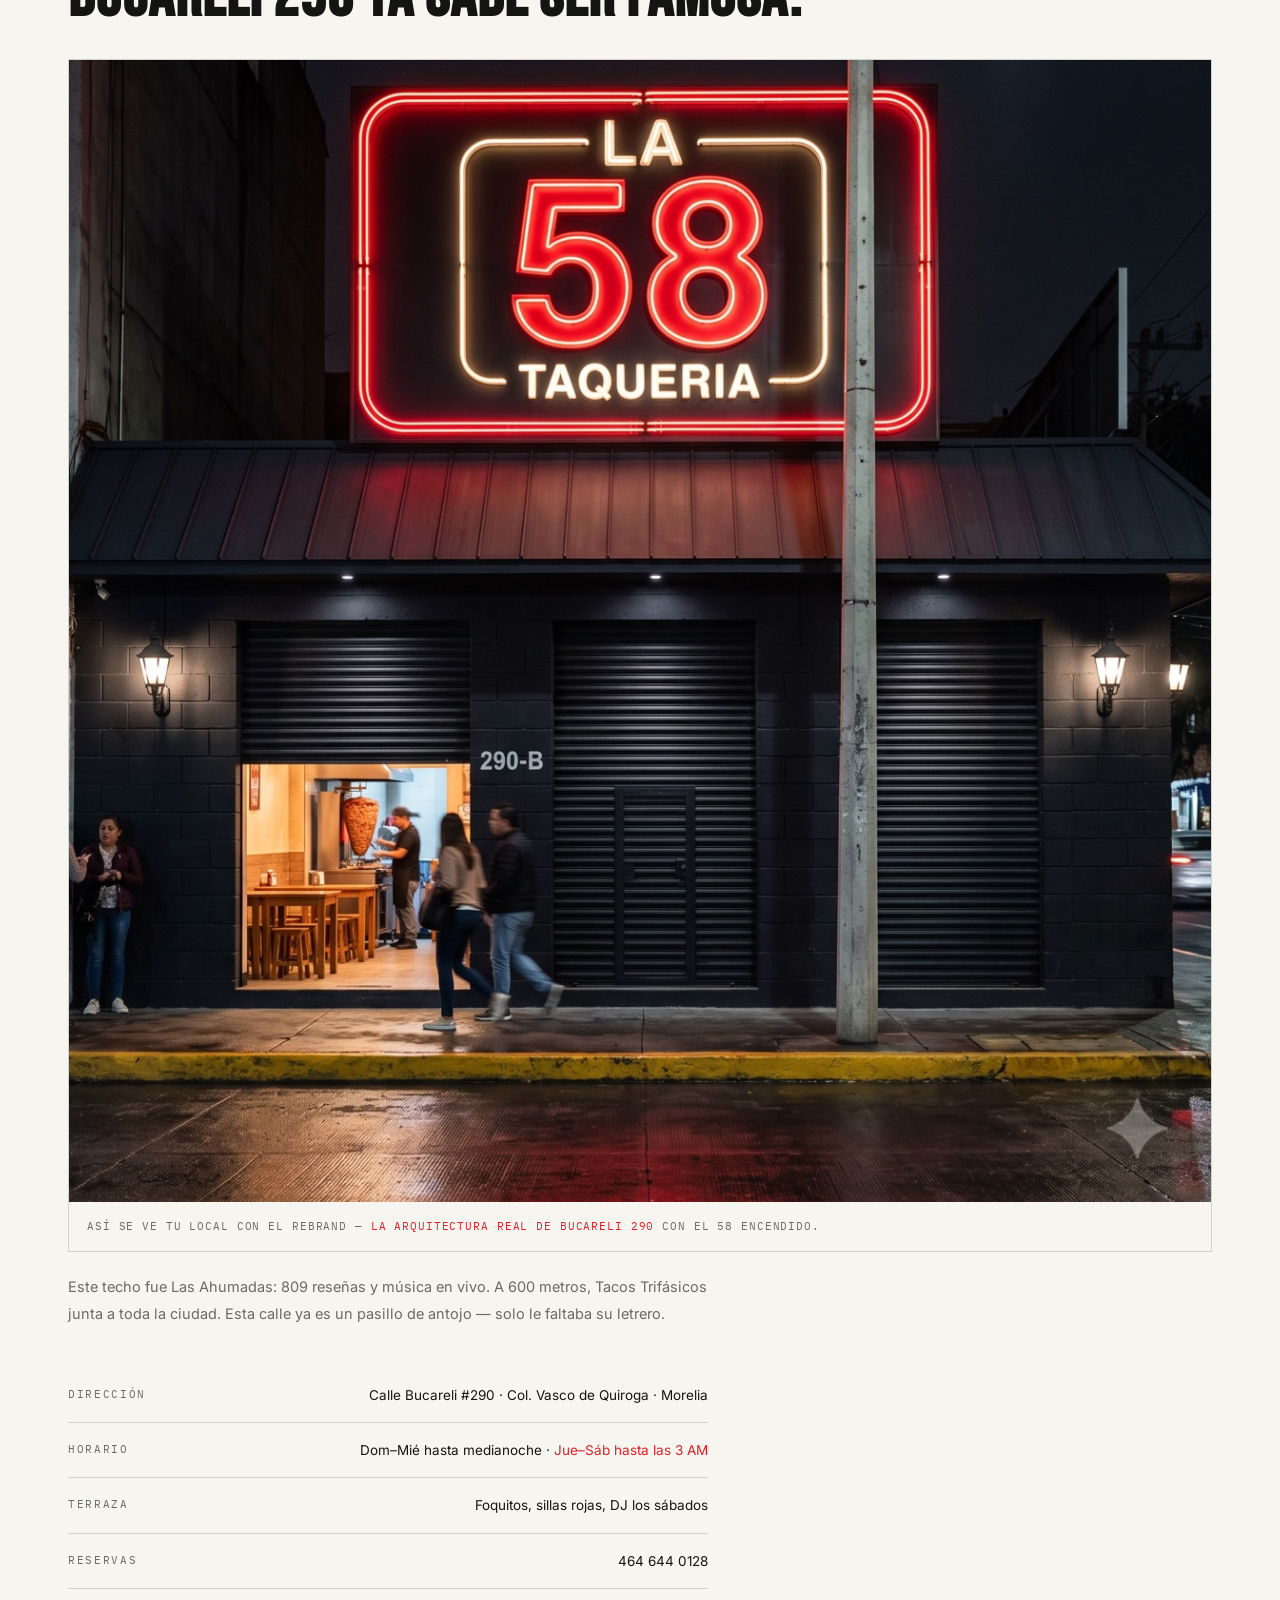
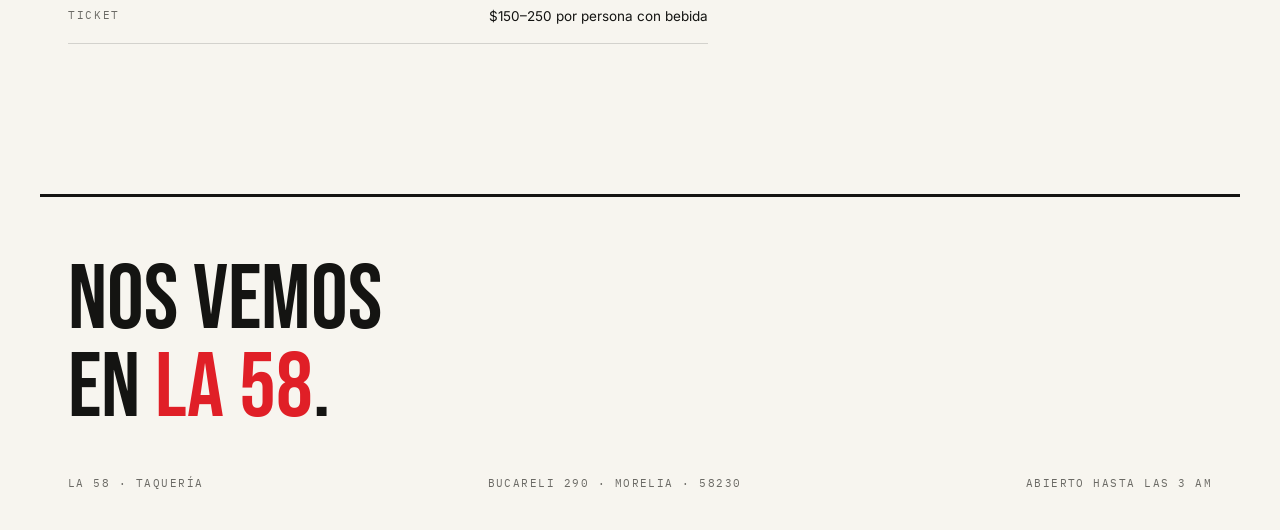
==== commit 114f5a5e: "Eliminar imagen de La Madrugada (combo ahora es banner de texto); La Gringa toma su lugar en index C" ====
--- a/index.html
+++ b/index.html
@@ -147,11 +147,11 @@
       </div>
     </div>
     <div class="cell rv" style="padding:0">
-      <img src="fotos/web/03-la-madrugada.jpg" alt="La Madrugada" style="width:100%;aspect-ratio:1;object-fit:cover;display:block">
+      <img src="fotos/menu/web/p-gringa.jpg" alt="La Gringa" style="width:100%;aspect-ratio:1;object-fit:cover;display:block">
       <div style="padding:22px 24px 26px">
-        <div class="taco-nombre">LA MADRUGADA</div>
-        <div class="cap" style="margin-top:8px">El combo insignia: 4 tacos del trompo + agua de sabor o refresco de vidrio. <em>Para el bajón, con estilo.</em></div>
-        <div class="precio" style="margin-top:14px">$149 MXN*</div>
+        <div class="taco-nombre">LA GRINGA</div>
+        <div class="cap" style="margin-top:8px">Harina, queso fundido y pastor con piña. <em>El formato que inventó la noche.</em></div>
+        <div class="precio" style="margin-top:14px">$58 MXN*</div>
       </div>
     </div>
   </div>
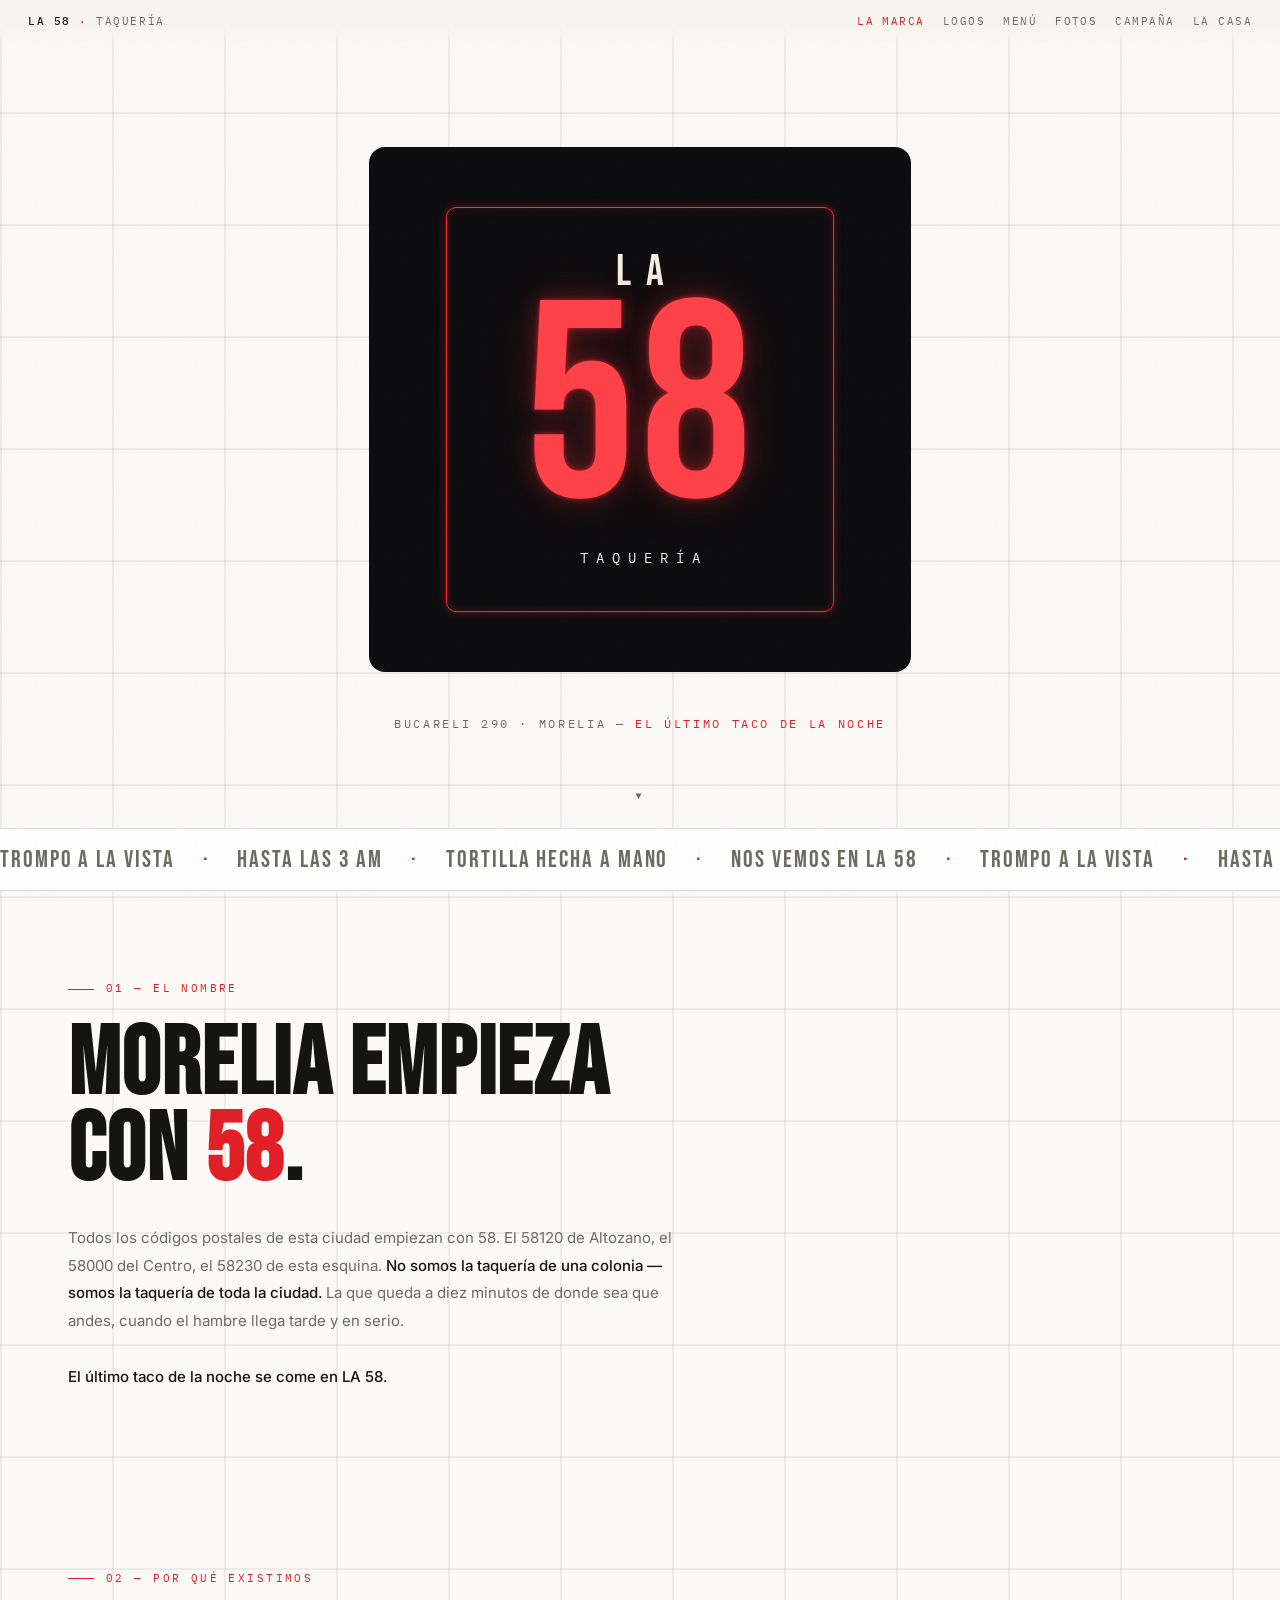
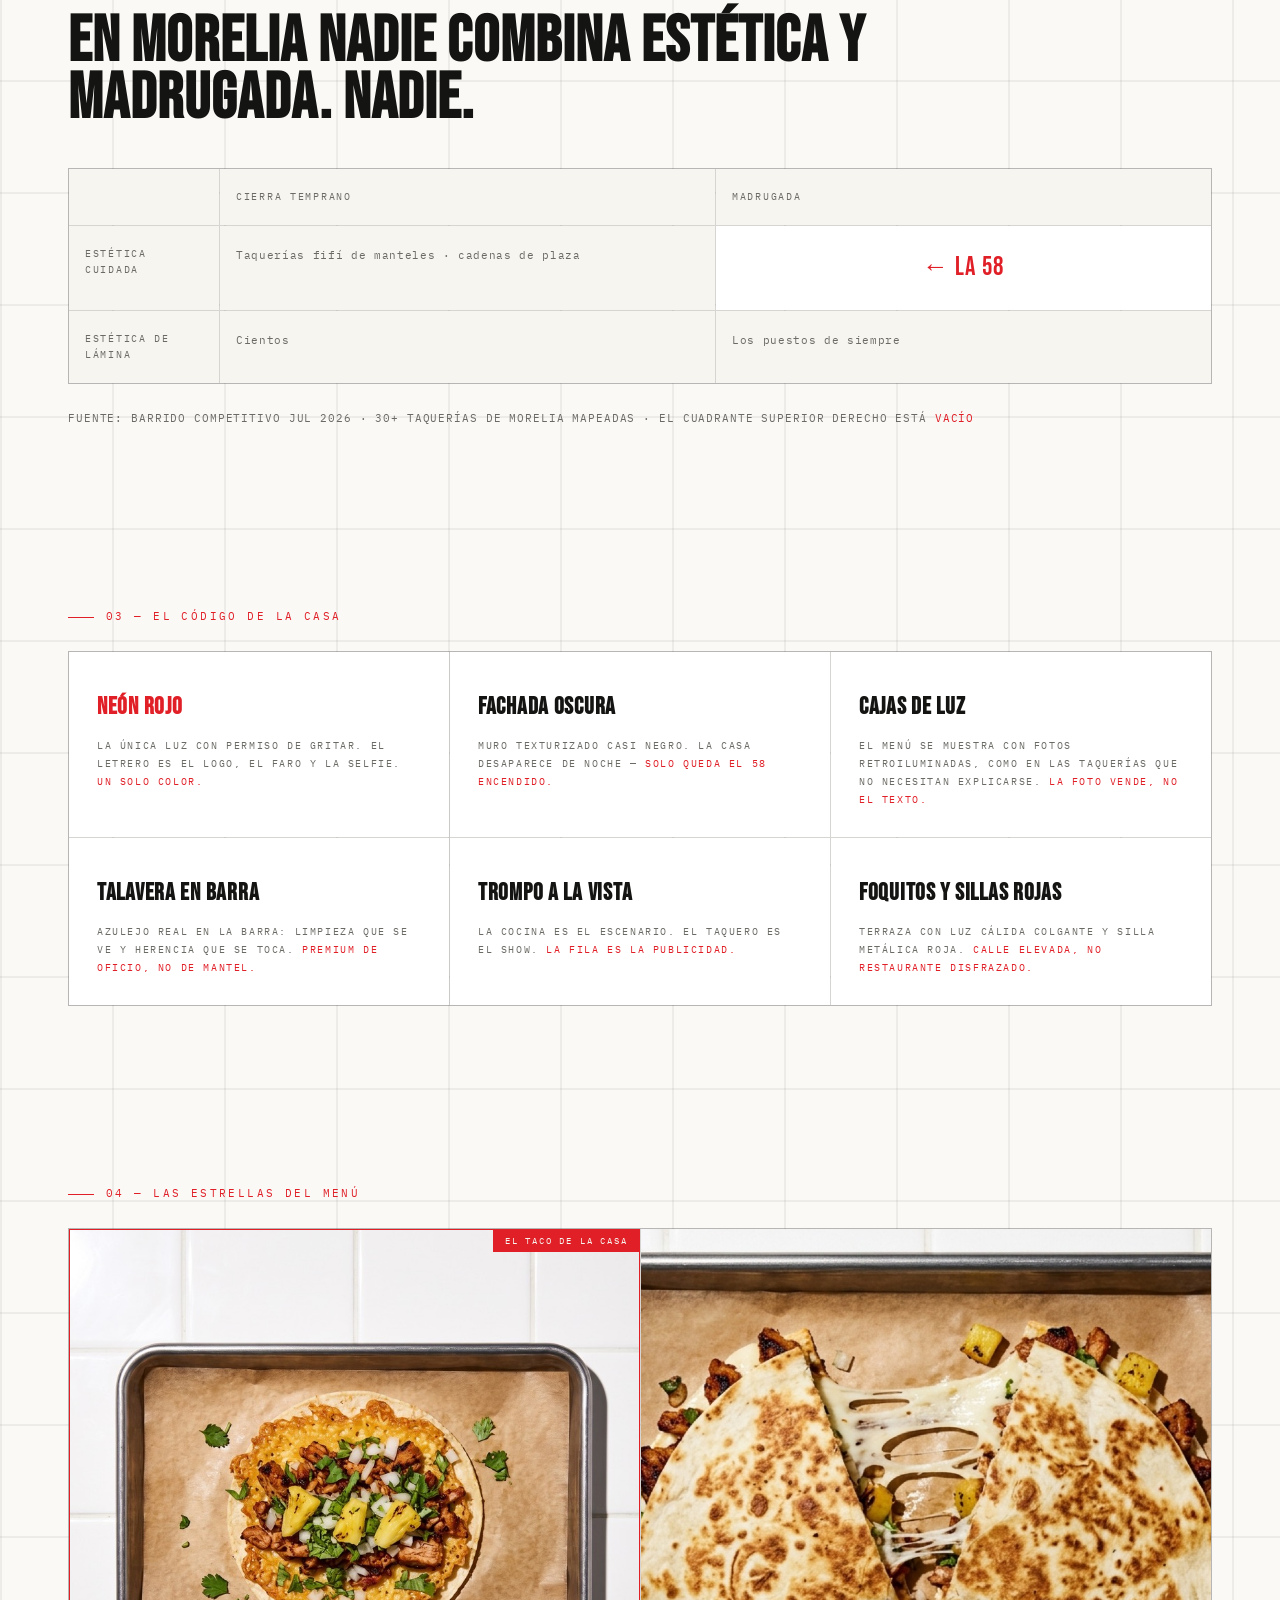
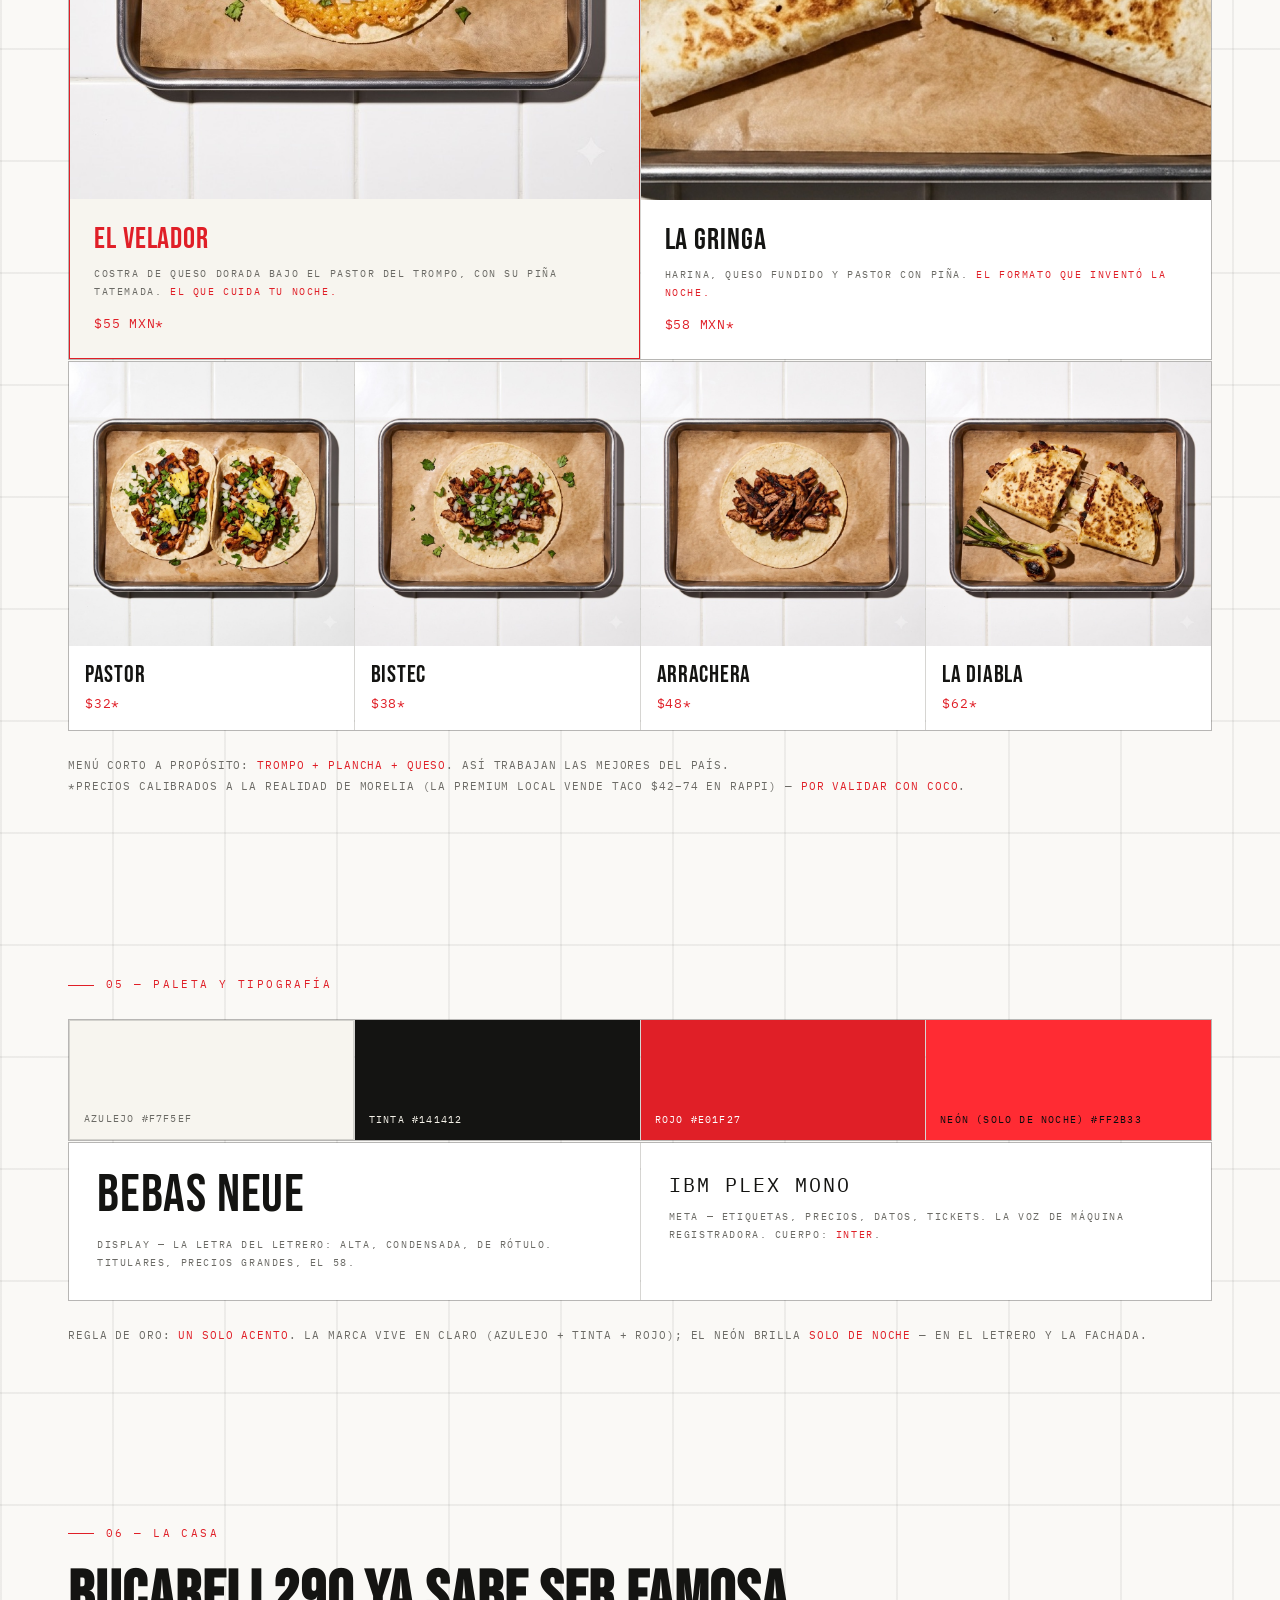
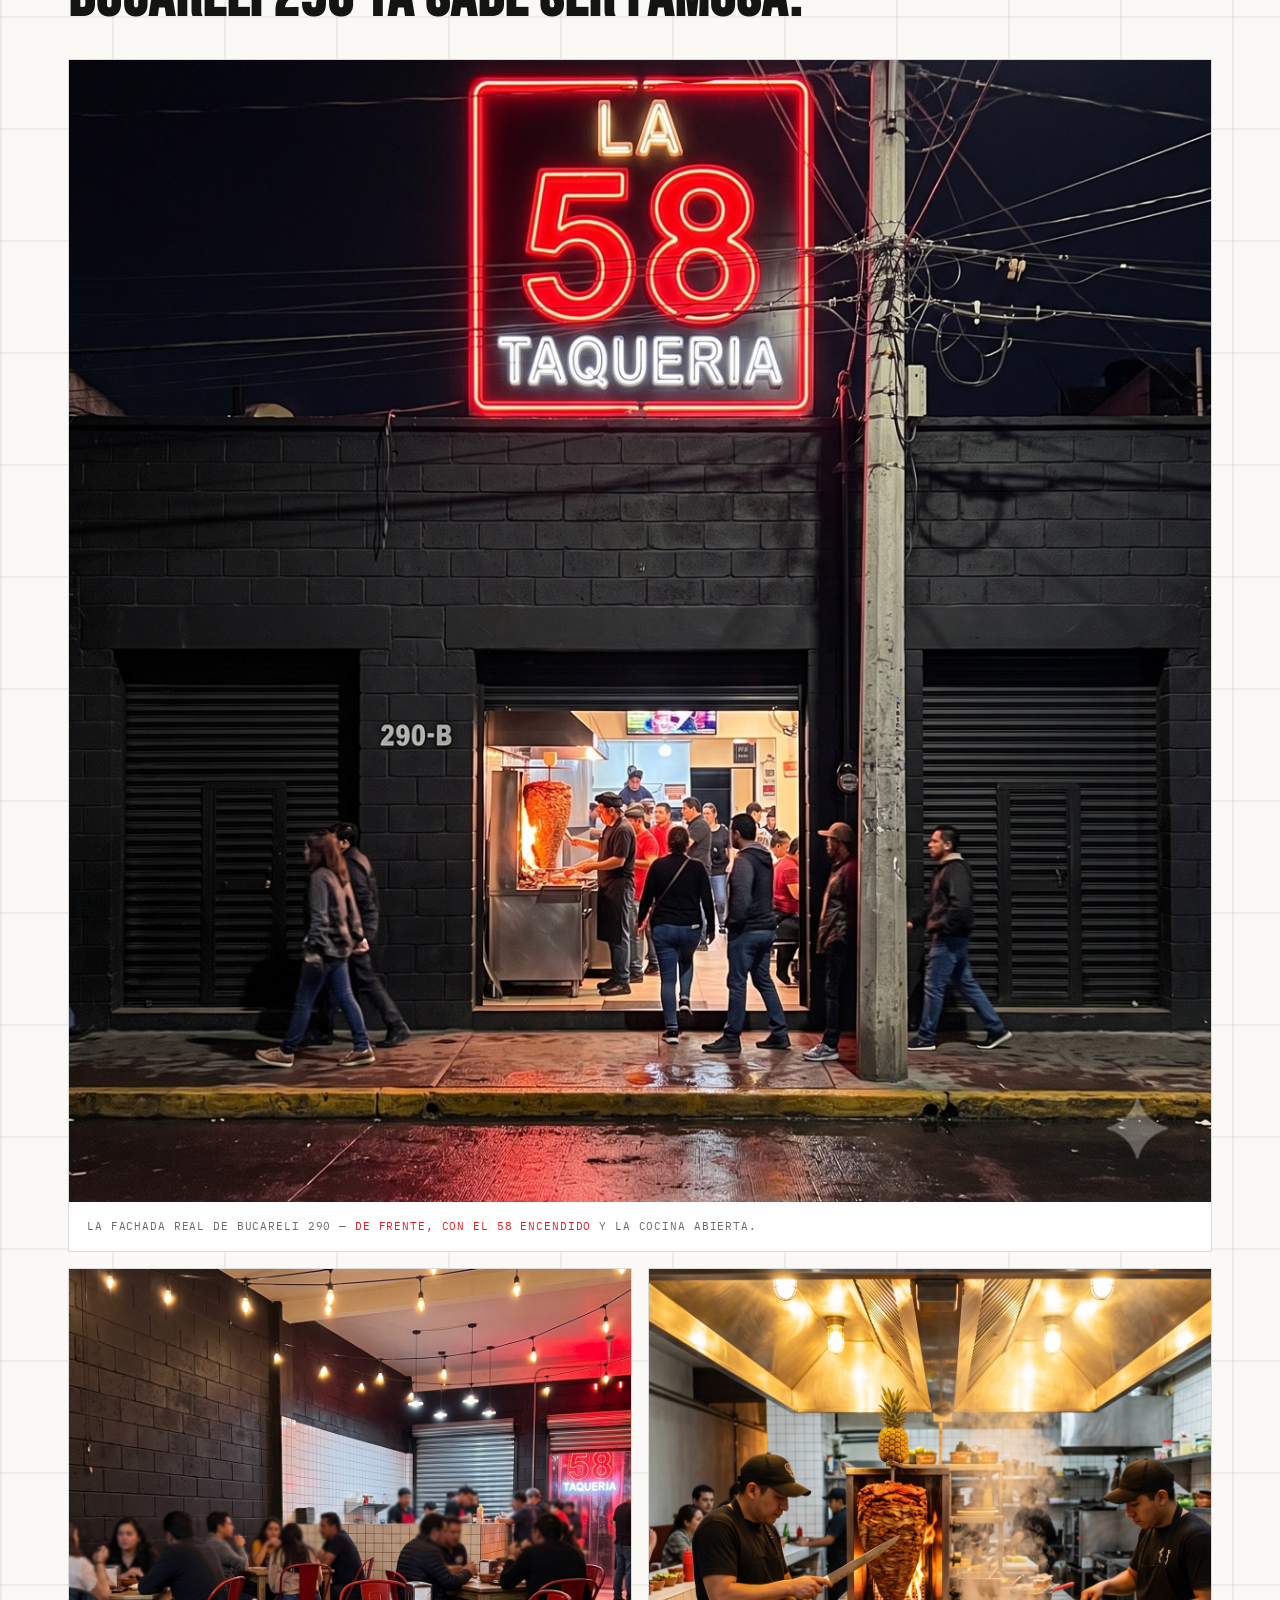
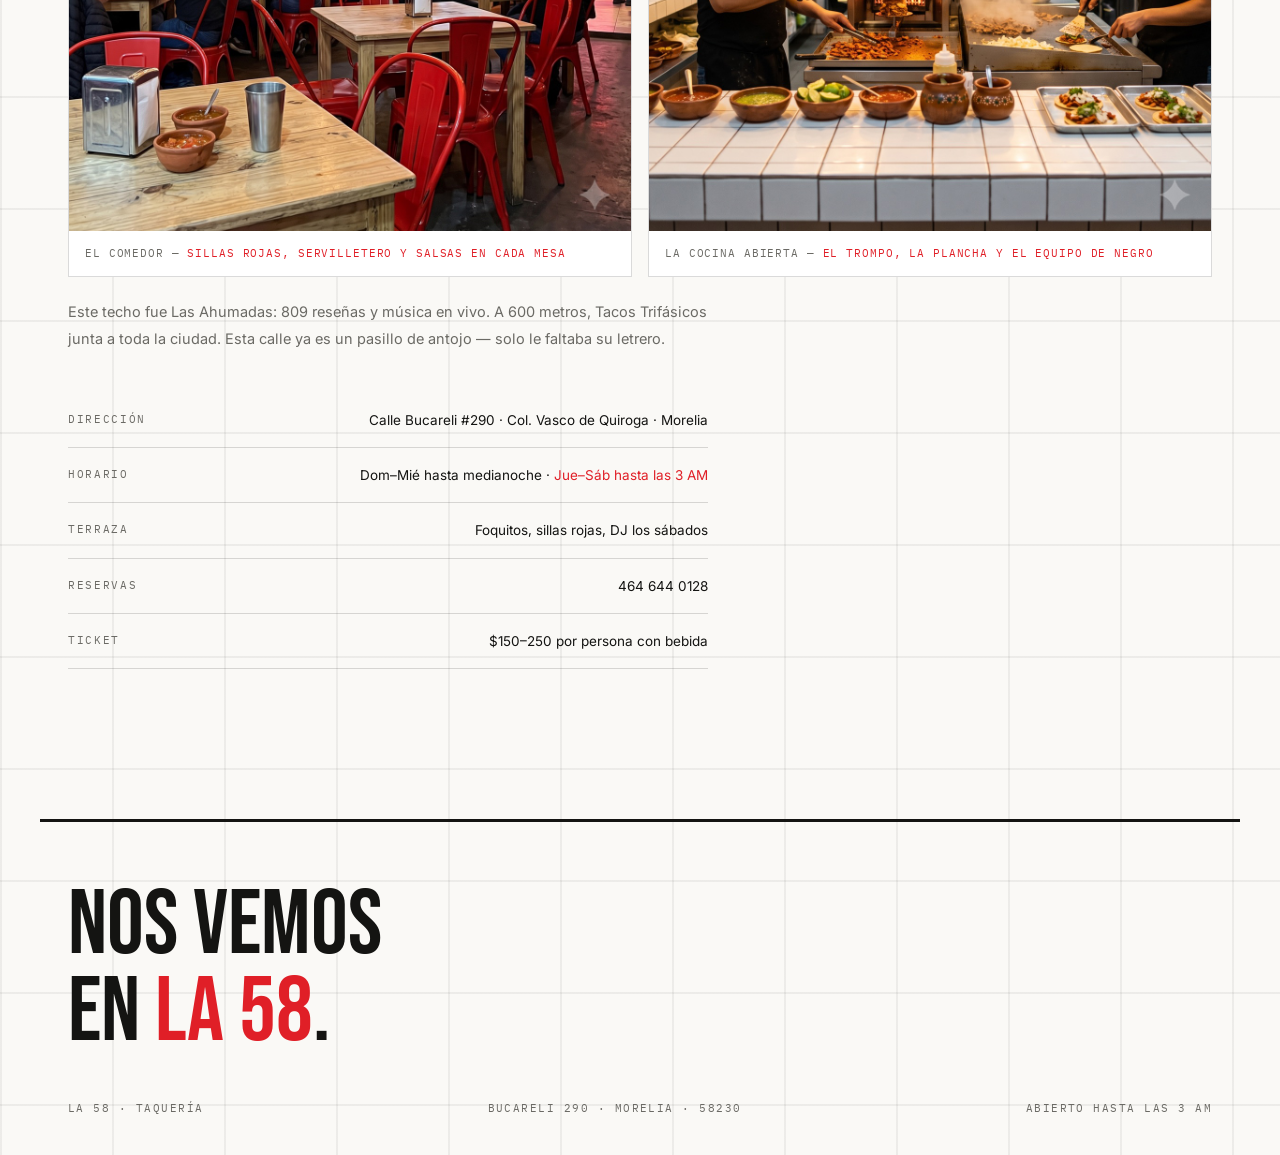
==== commit efc7a48d: "SET 003 el local real (fachada frontal texto perfecto + comedor + cocina), fondo de azulejo icónico," ====
--- a/index.html
+++ b/index.html
@@ -190,9 +190,19 @@
 <section id="casa">
   <div class="label">06 — La casa</div>
   <h2 class="display rv" style="font-size:clamp(34px,5vw,64px)">BUCARELI 290 YA SABE SER FAMOSA.</h2>
-  <div class="rv" style="margin-top:34px;border:1px solid var(--line)">
+  <div class="rv" style="margin-top:34px;border:1px solid var(--line);background:#fff">
     <img src="fotos/web/05-fachada.jpg" alt="El local de Bucareli 290 con el letrero LA 58" style="width:100%;display:block">
-    <p class="note" style="padding:14px 18px;margin:0">ASÍ SE VE TU LOCAL CON EL REBRAND — <em>LA ARQUITECTURA REAL DE BUCARELI 290</em> CON EL 58 ENCENDIDO.</p>
+    <p class="note" style="padding:14px 18px;margin:0">LA FACHADA REAL DE BUCARELI 290 — <em>DE FRENTE, CON EL 58 ENCENDIDO</em> Y LA COCINA ABIERTA.</p>
+  </div>
+  <div class="rv" style="display:grid;grid-template-columns:1fr 1fr;gap:16px;margin-top:16px">
+    <div style="border:1px solid var(--line);background:#fff">
+      <img src="fotos/web/10-interior-mesas.jpg" alt="El comedor: sillas rojas y mesas de madera" style="width:100%;aspect-ratio:1;object-fit:cover;display:block">
+      <p class="note" style="padding:12px 16px;margin:0">EL COMEDOR — <em>SILLAS ROJAS, SERVILLETERO Y SALSAS EN CADA MESA</em></p>
+    </div>
+    <div style="border:1px solid var(--line);background:#fff">
+      <img src="fotos/web/11-cocina.jpg" alt="La cocina abierta con el trompo y los taqueros" style="width:100%;aspect-ratio:1;object-fit:cover;display:block">
+      <p class="note" style="padding:12px 16px;margin:0">LA COCINA ABIERTA — <em>EL TROMPO, LA PLANCHA Y EL EQUIPO DE NEGRO</em></p>
+    </div>
   </div>
   <p class="rv" style="color:var(--humo);font-size:14.5px;line-height:1.85;max-width:640px;margin-top:22px">
     Este techo fue Las Ahumadas: 809 reseñas y música en vivo. A 600 metros, Tacos Trifásicos
--- a/brand.css
+++ b/brand.css
@@ -13,7 +13,13 @@
 *{margin:0;padding:0;box-sizing:border-box}
 html{scroll-behavior:smooth}
 body{
-  background:var(--noche);
+  background-color:#F4F2EC;
+  /* el azulejo blanco icónico de las fotos, como fondo de toda la marca */
+  background-image:
+    linear-gradient(rgba(11,11,13,.055) 2px, transparent 2px),
+    linear-gradient(90deg, rgba(11,11,13,.055) 2px, transparent 2px),
+    linear-gradient(rgba(255,255,255,.55), rgba(255,255,255,.55));
+  background-size:112px 112px,112px 112px,auto;
   color:var(--azulejo);
   font-family:'Inter',sans-serif;
   -webkit-font-smoothing:antialiased;
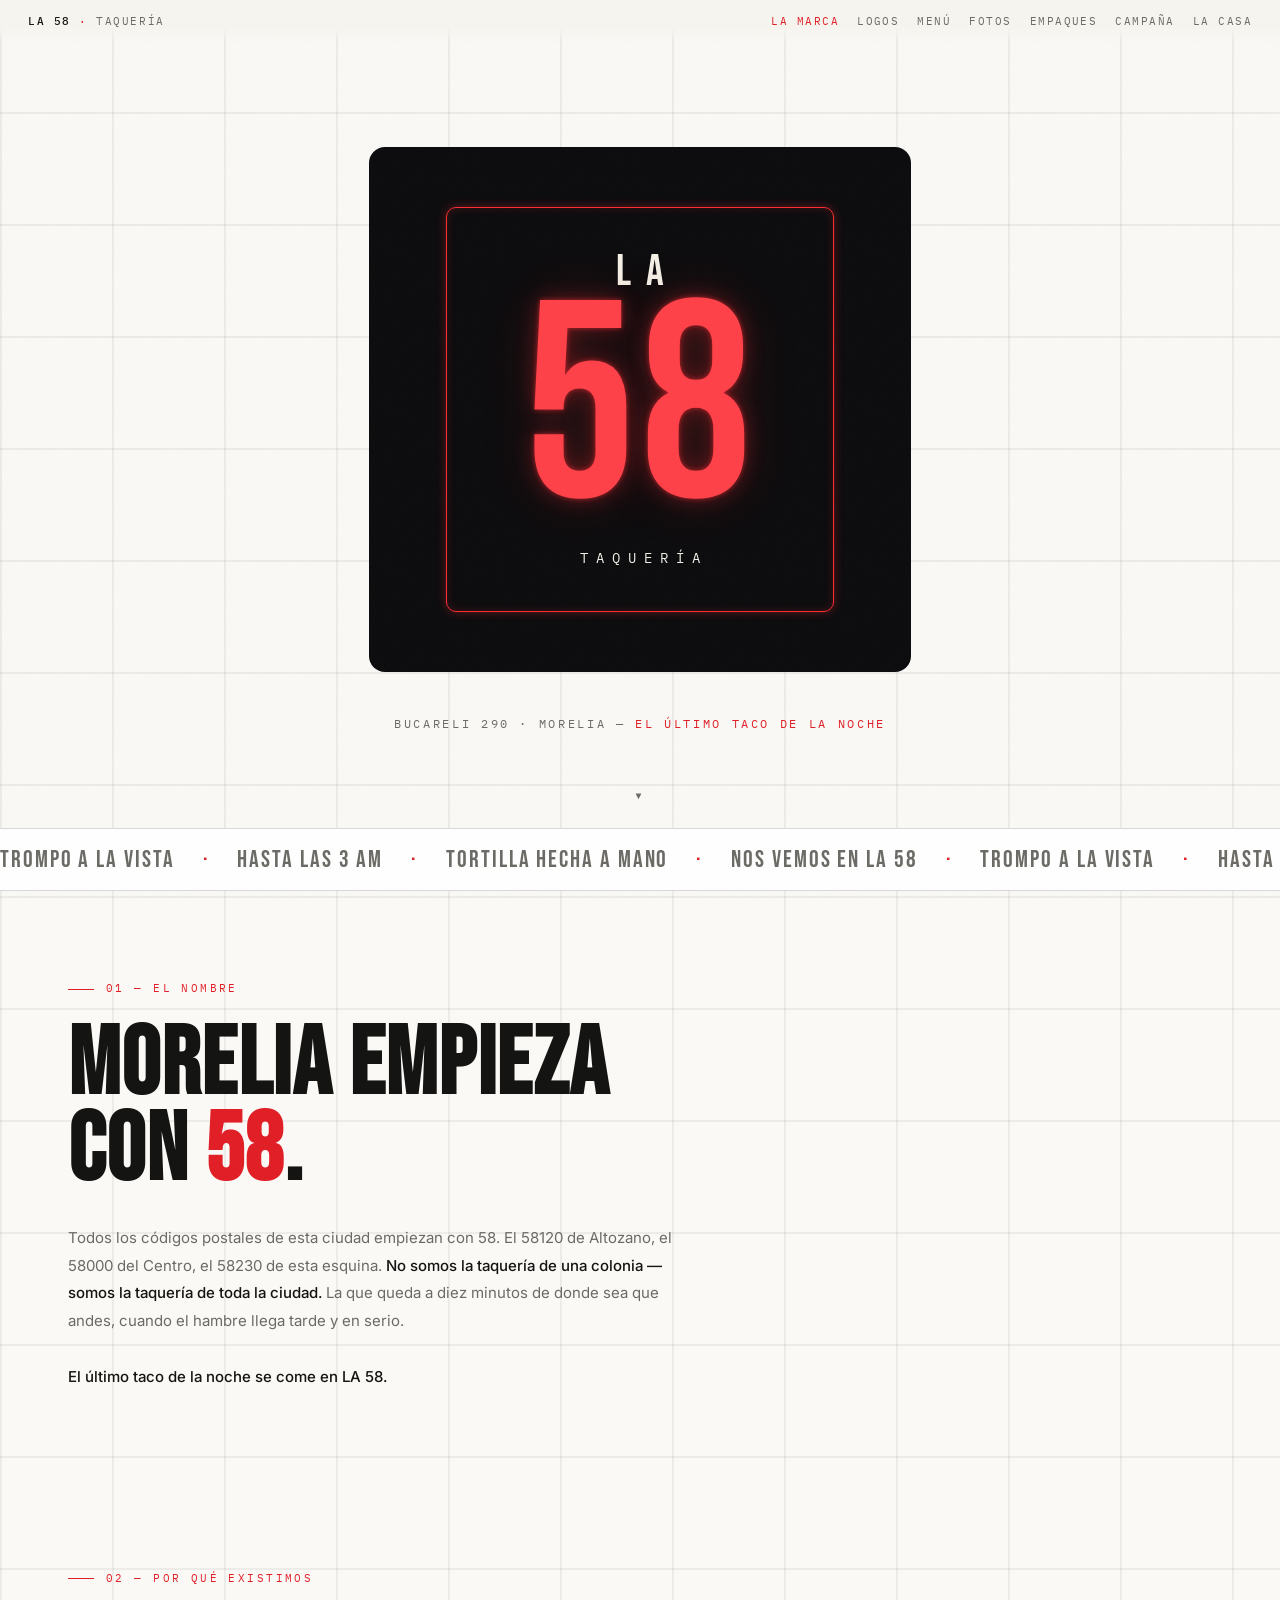
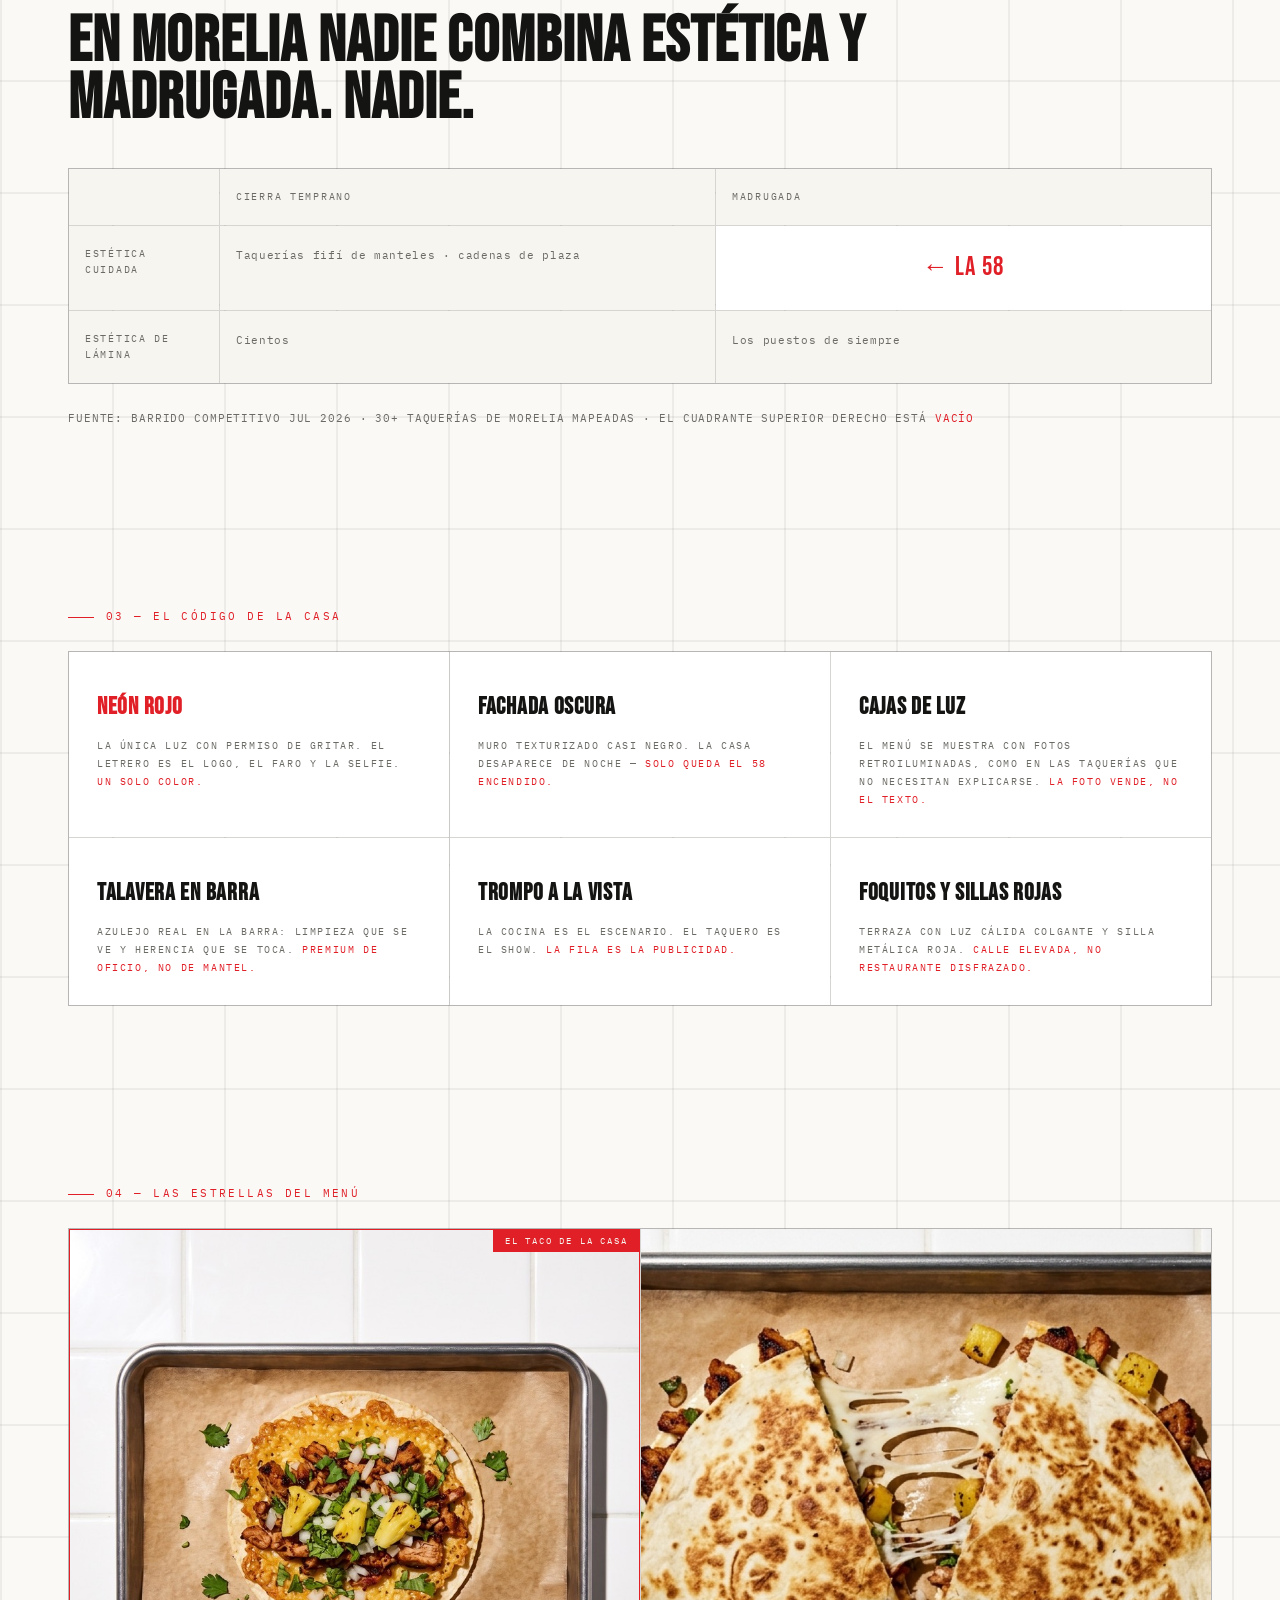
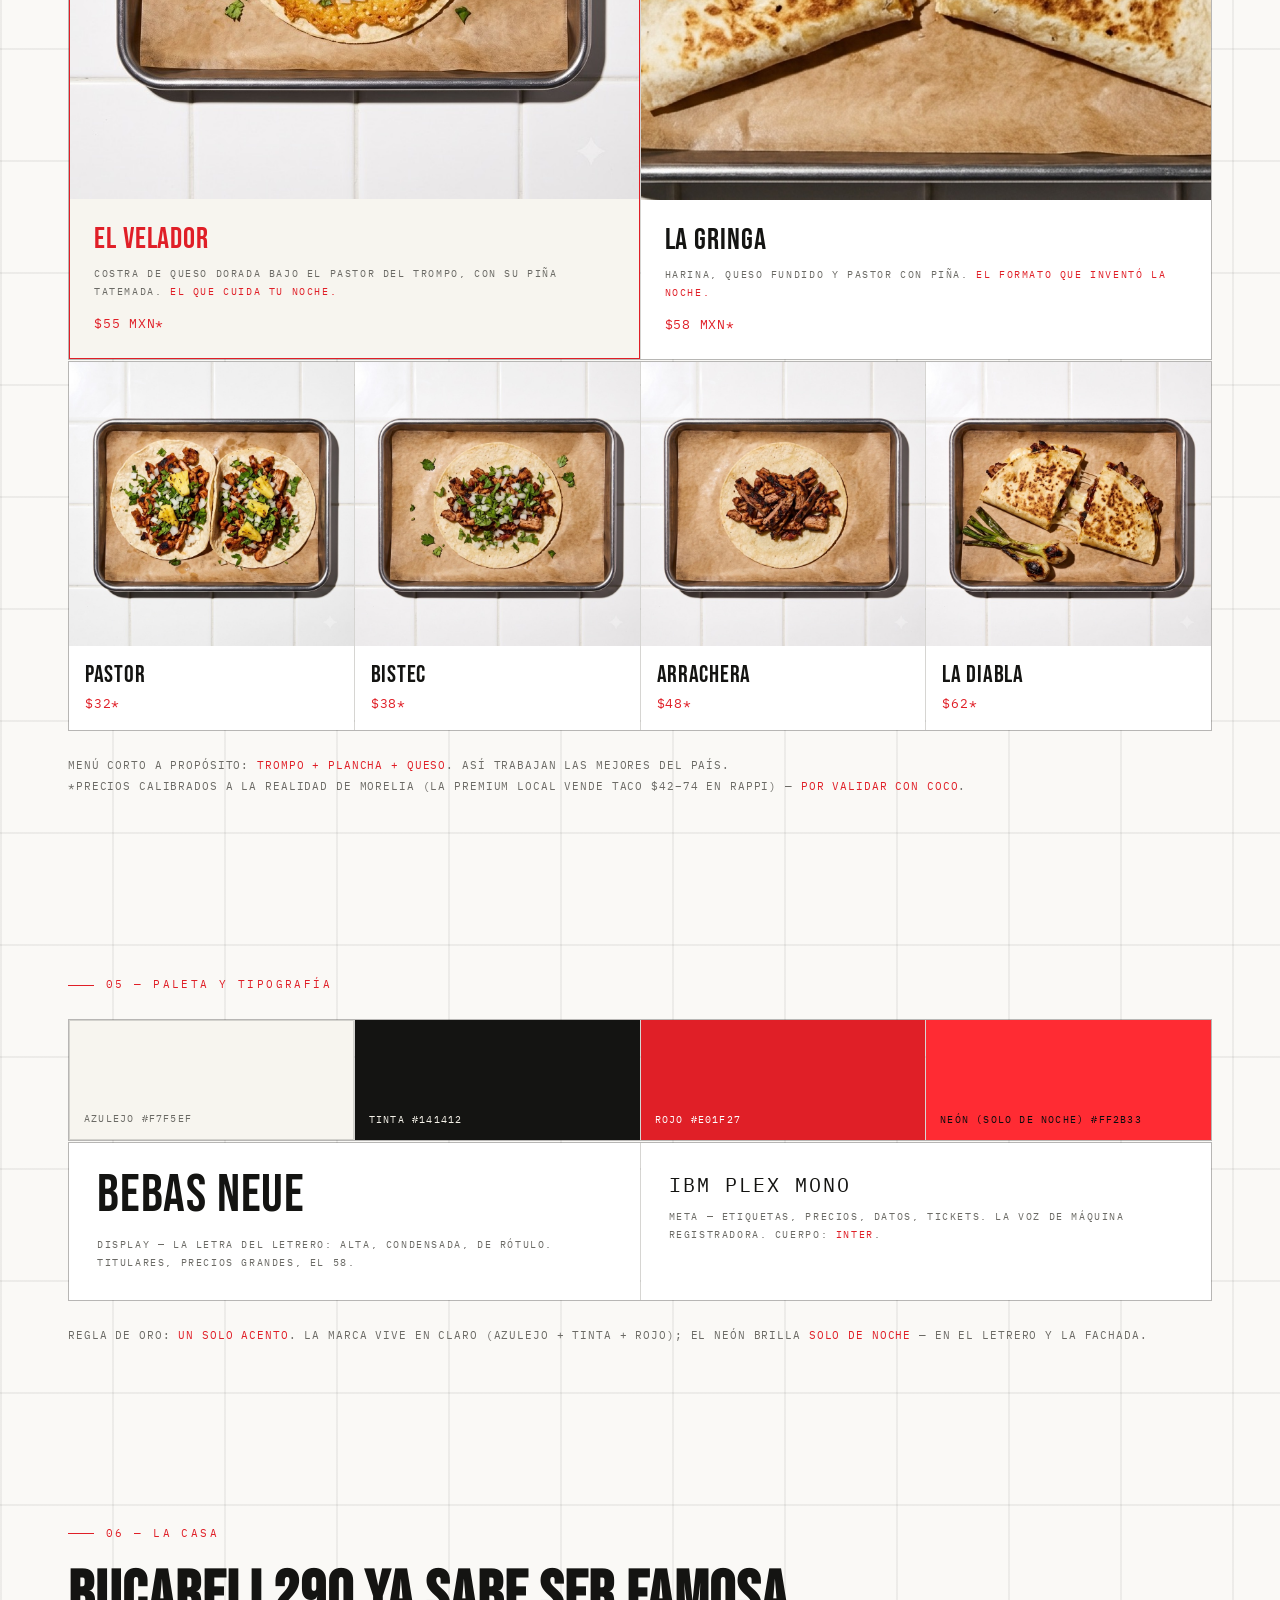
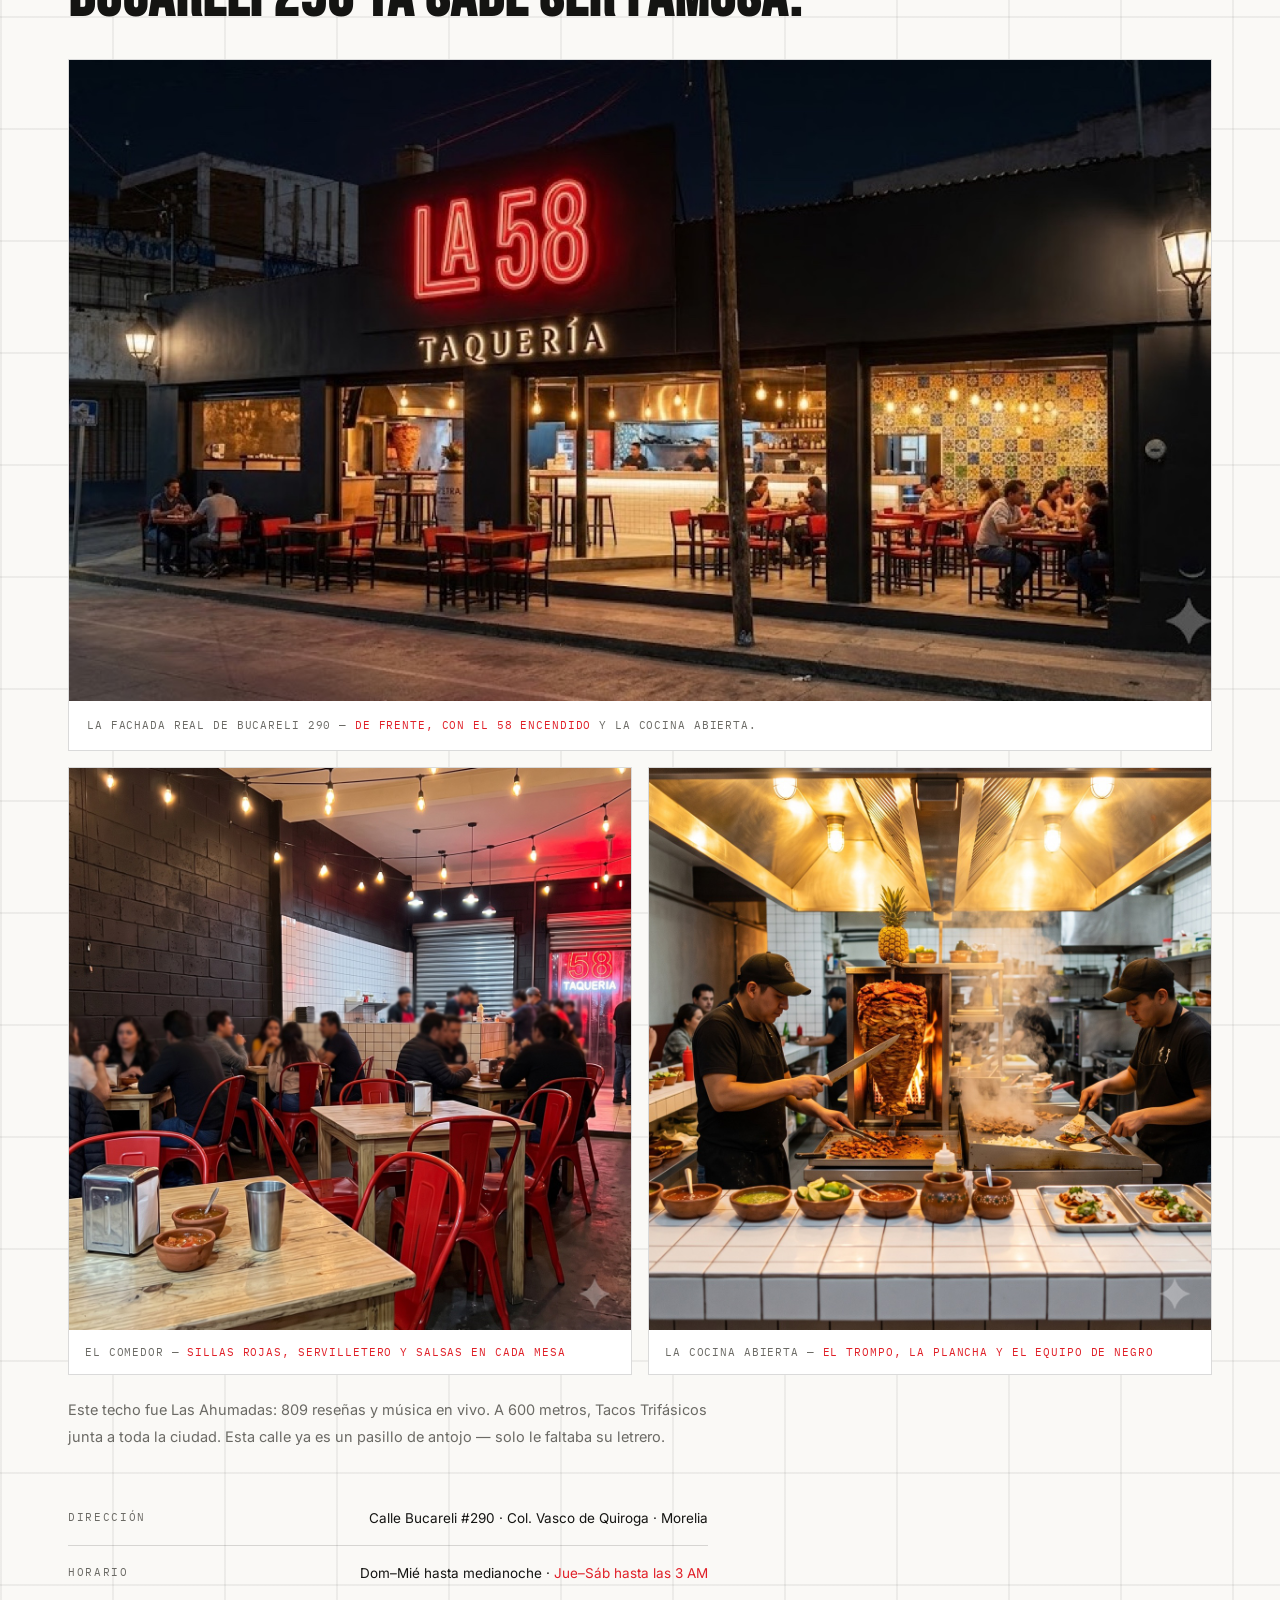
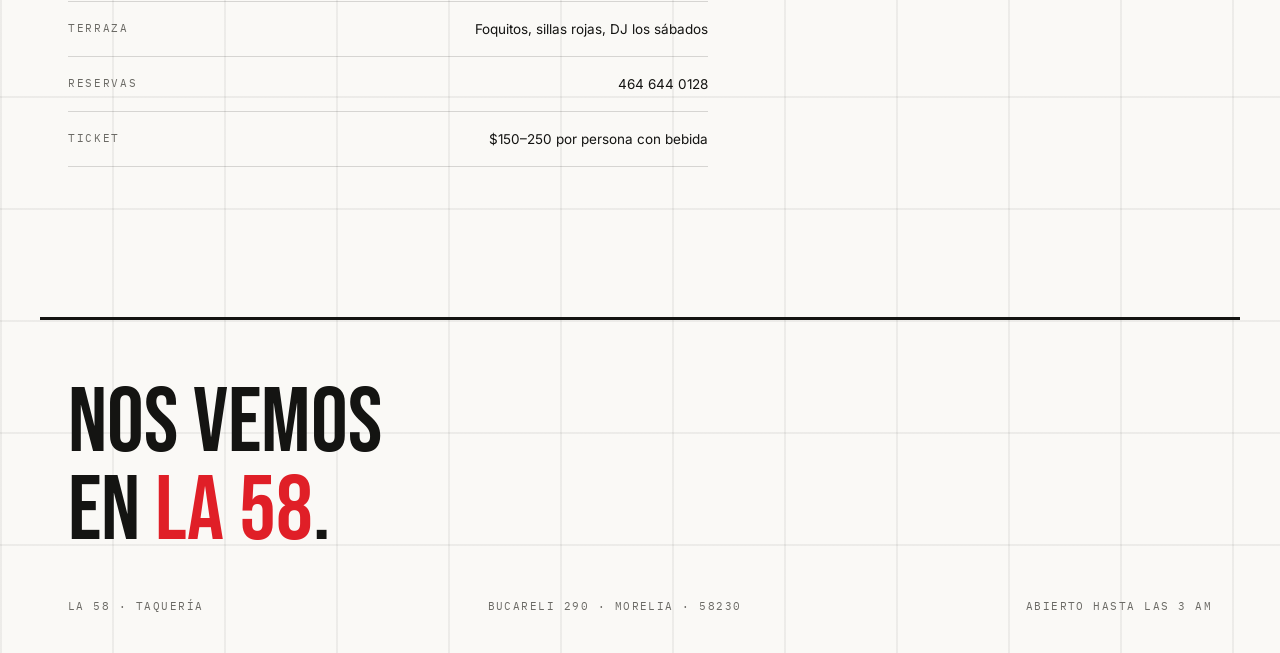
==== commit 1c0e9892: "FACHADA ELEGIDA por André + empaques/merch SVG + PROPUESTA ejecutiva para Coco - 05-fachada = la ele" ====
--- a/index.html
+++ b/index.html
@@ -66,6 +66,7 @@
     <a href="logos.html">Logos</a>
     <a href="menu.html">Menú</a>
     <a href="fotos.html">Fotos</a>
+    <a href="empaques.html">Empaques</a>
     <a href="campana.html">Campaña</a>
     <a href="#casa">La casa</a>
   </nav>
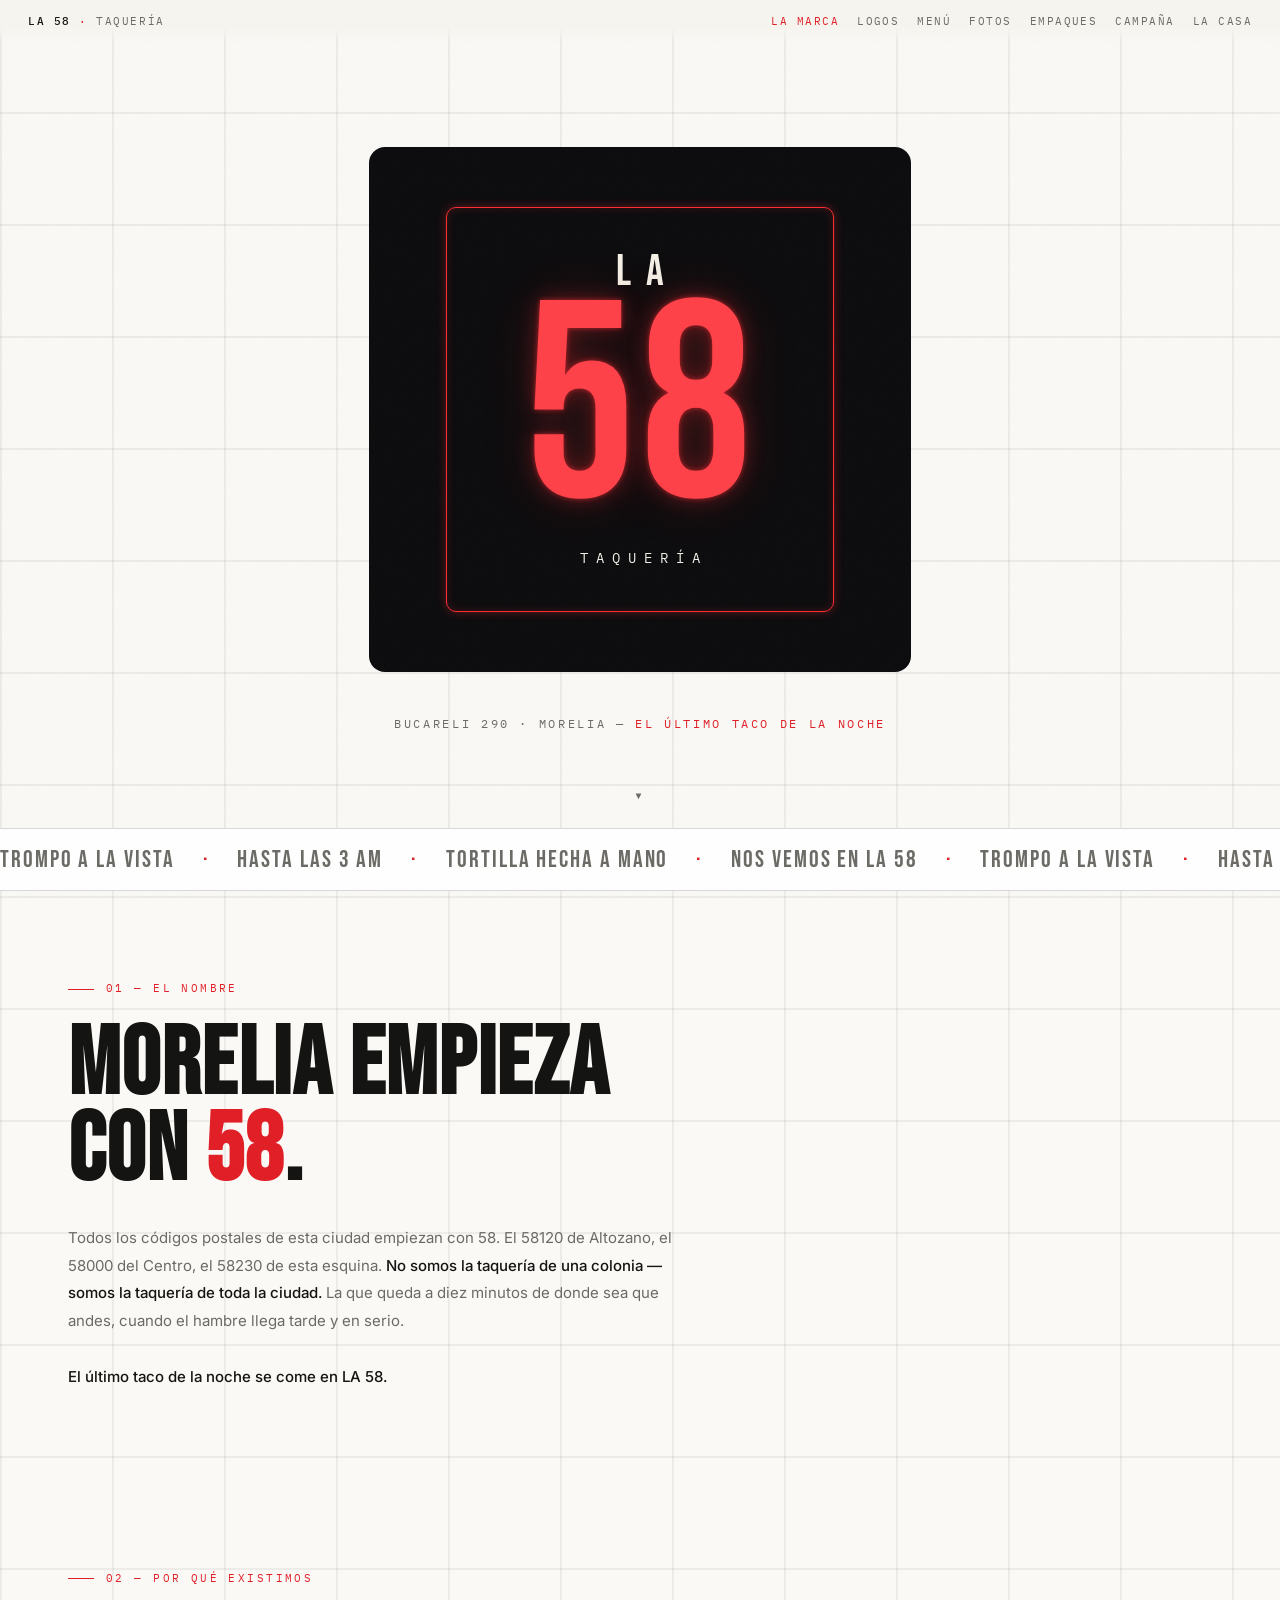
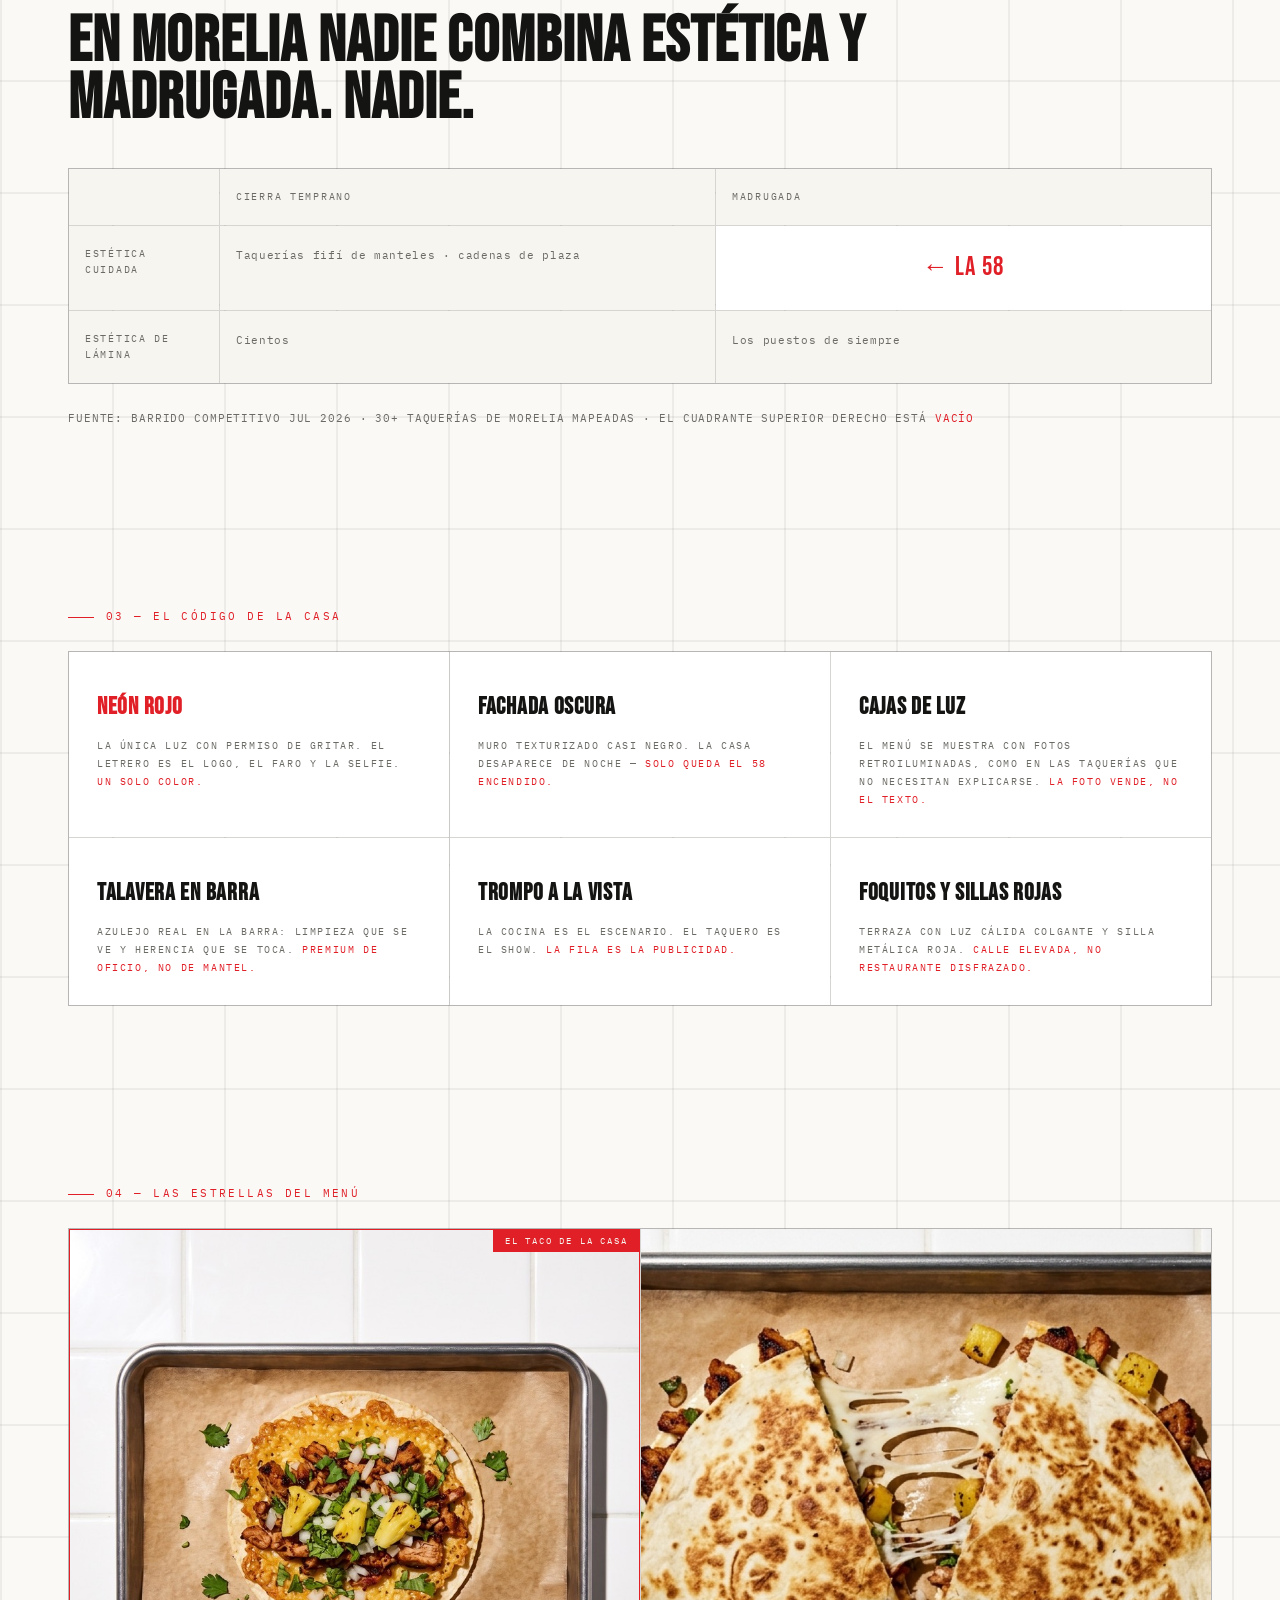
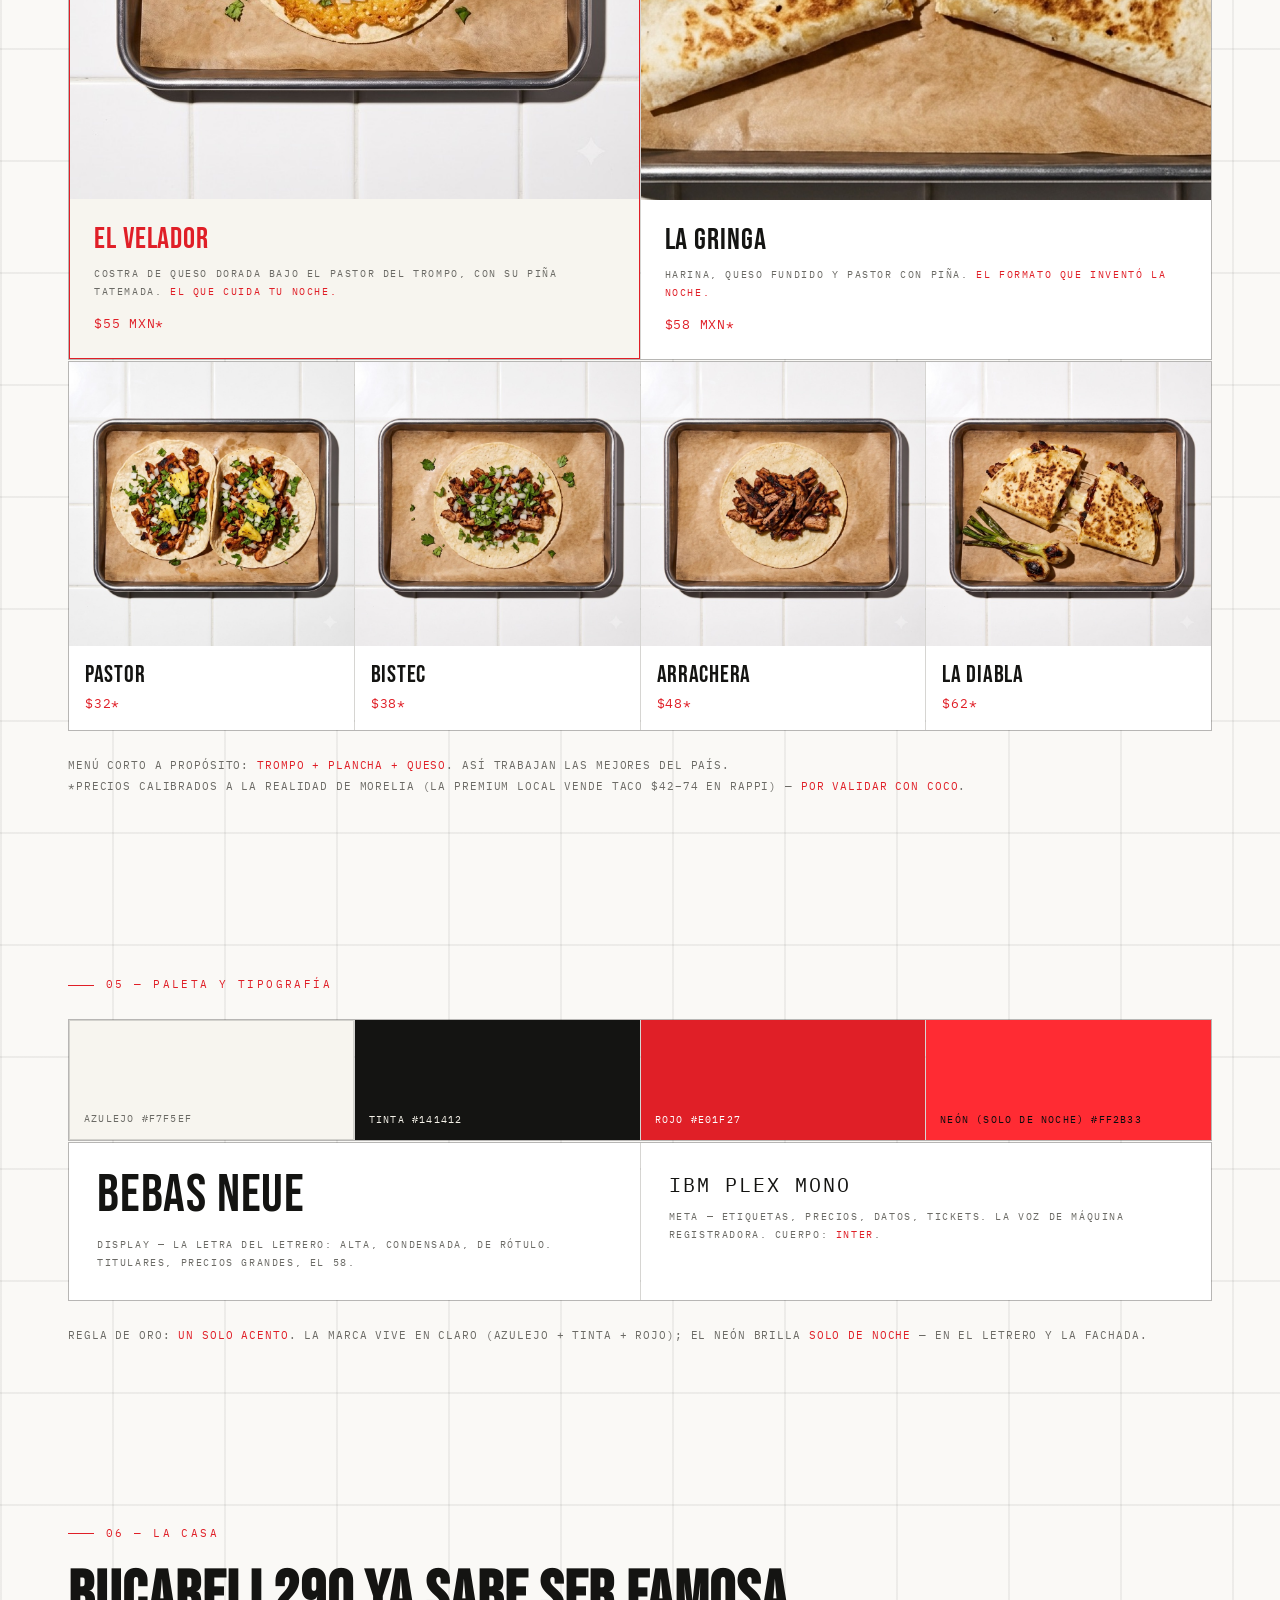
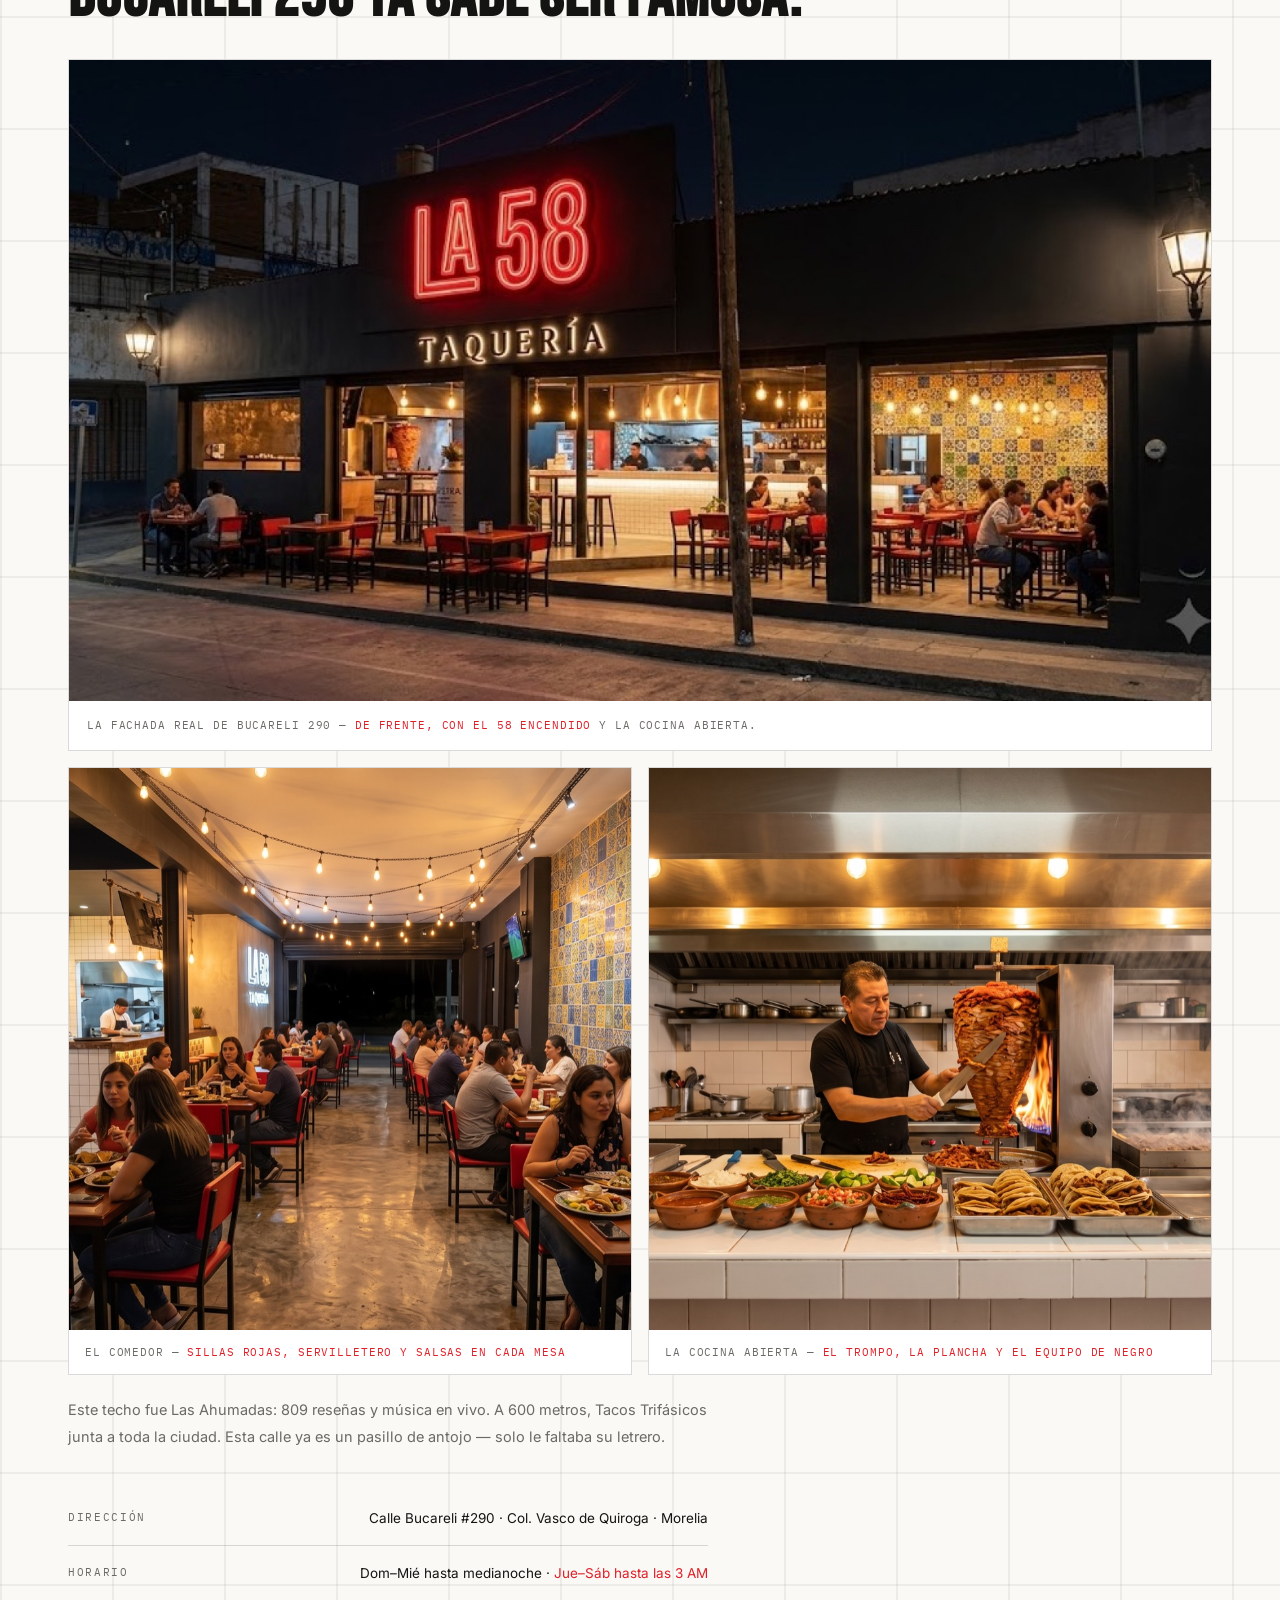
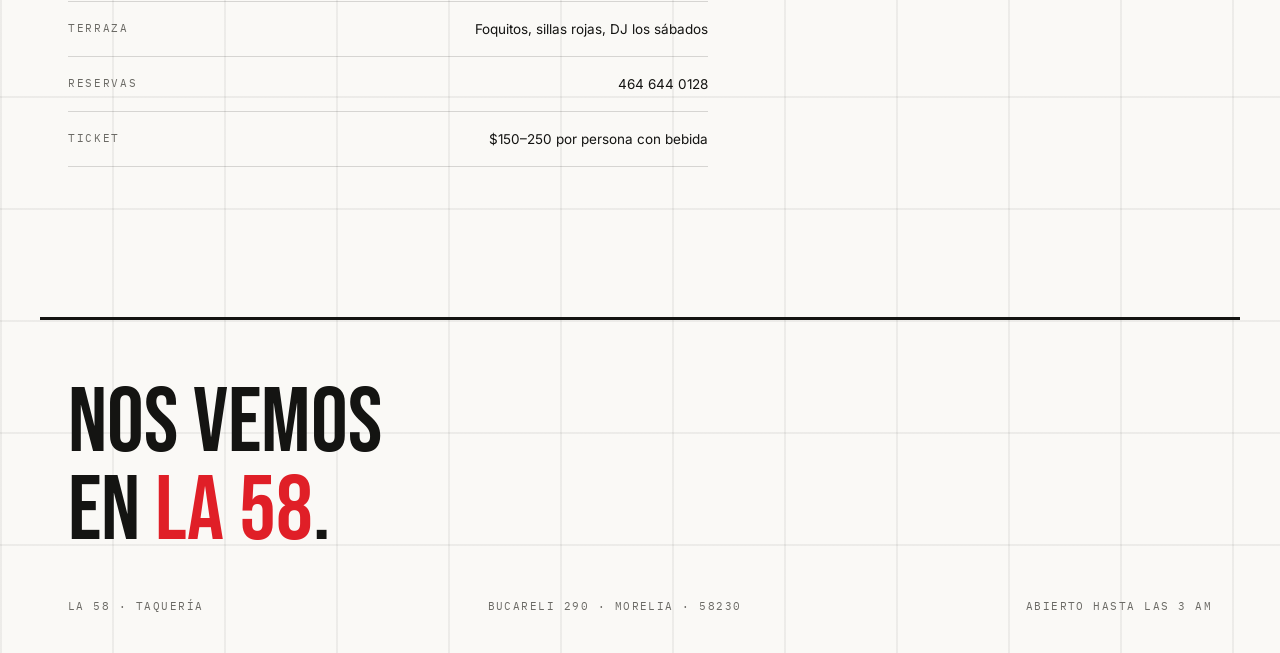
==== commit d60363b6: "menu-mesa.html: carta calcada a Monster Kebabs (9 secciones, medidor de picor, equipo de 8 personaje" ====
--- a/index.html
+++ b/index.html
@@ -64,7 +64,7 @@
   <nav class="nav">
     <a href="index.html" class="on">La marca</a>
     <a href="logos.html">Logos</a>
-    <a href="menu.html">Menú</a>
+    <a href="menu-mesa.html">Menú</a>
     <a href="fotos.html">Fotos</a>
     <a href="empaques.html">Empaques</a>
     <a href="campana.html">Campaña</a>
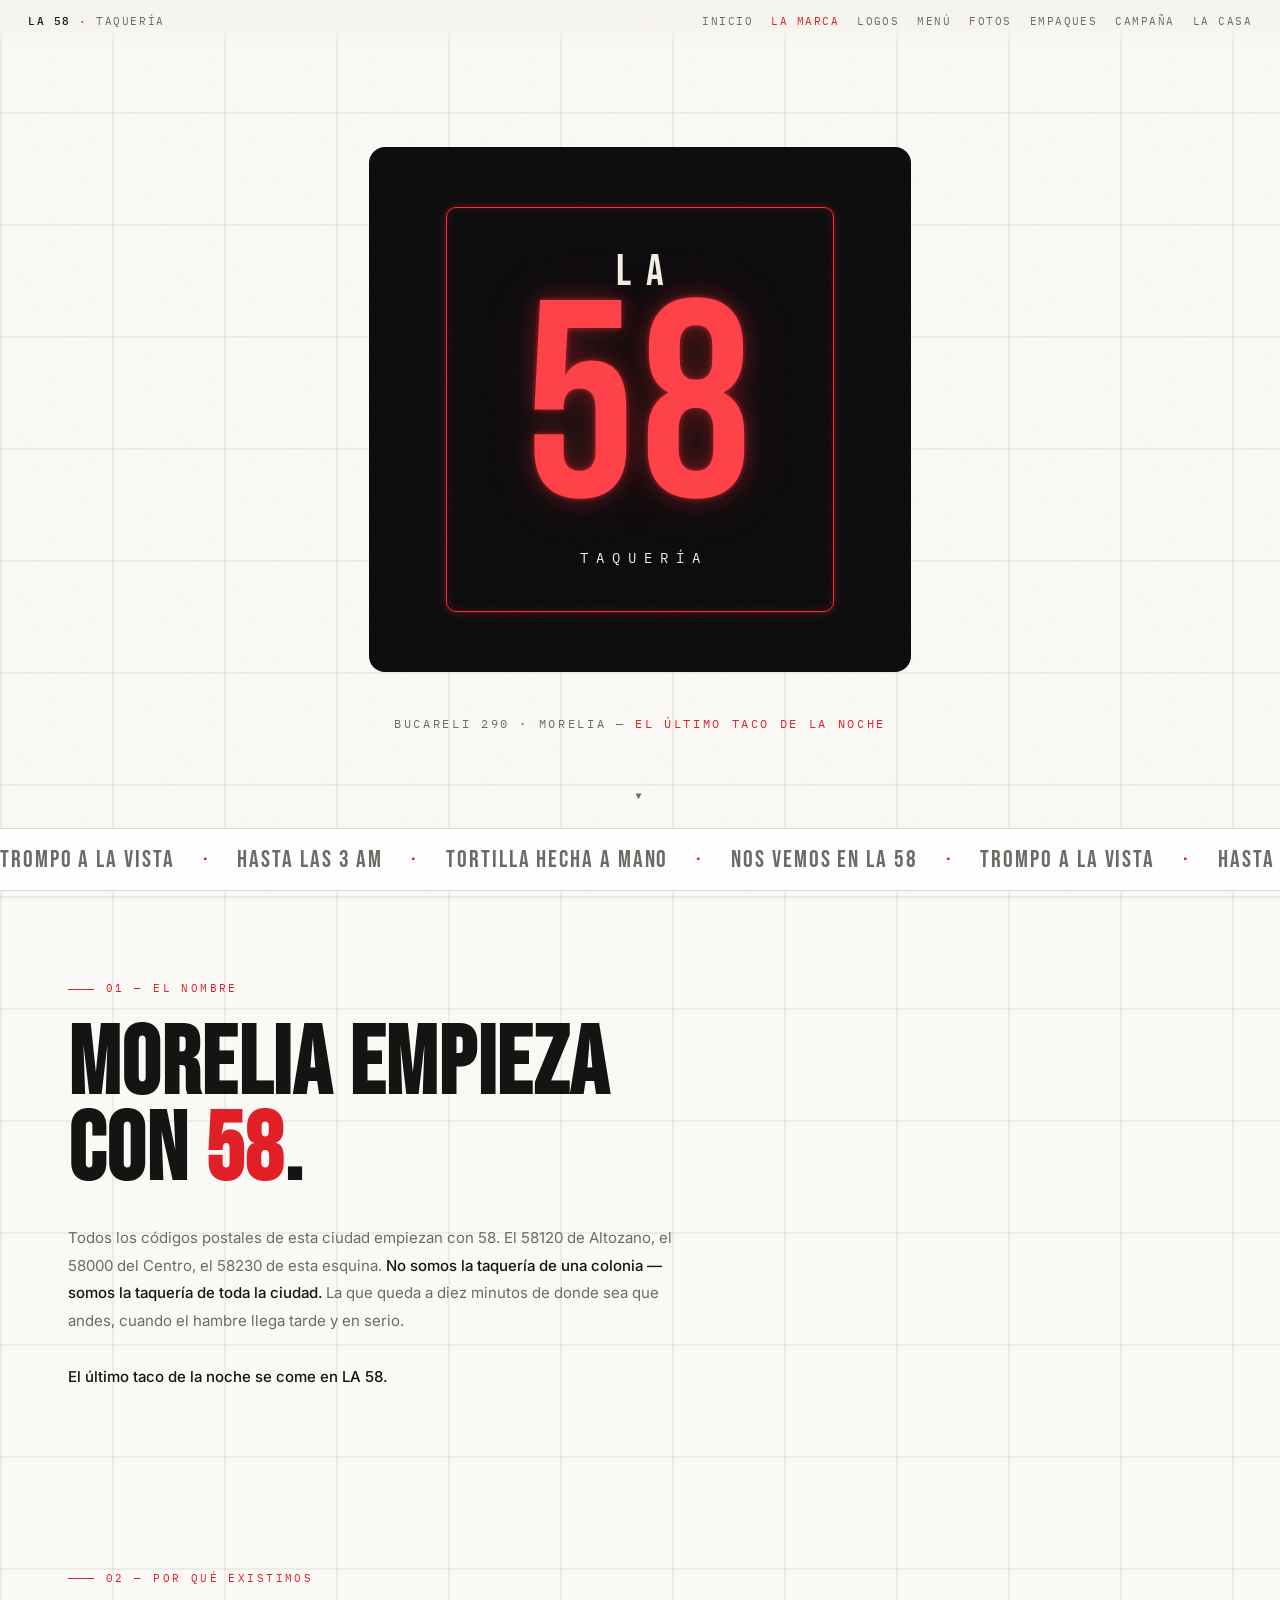
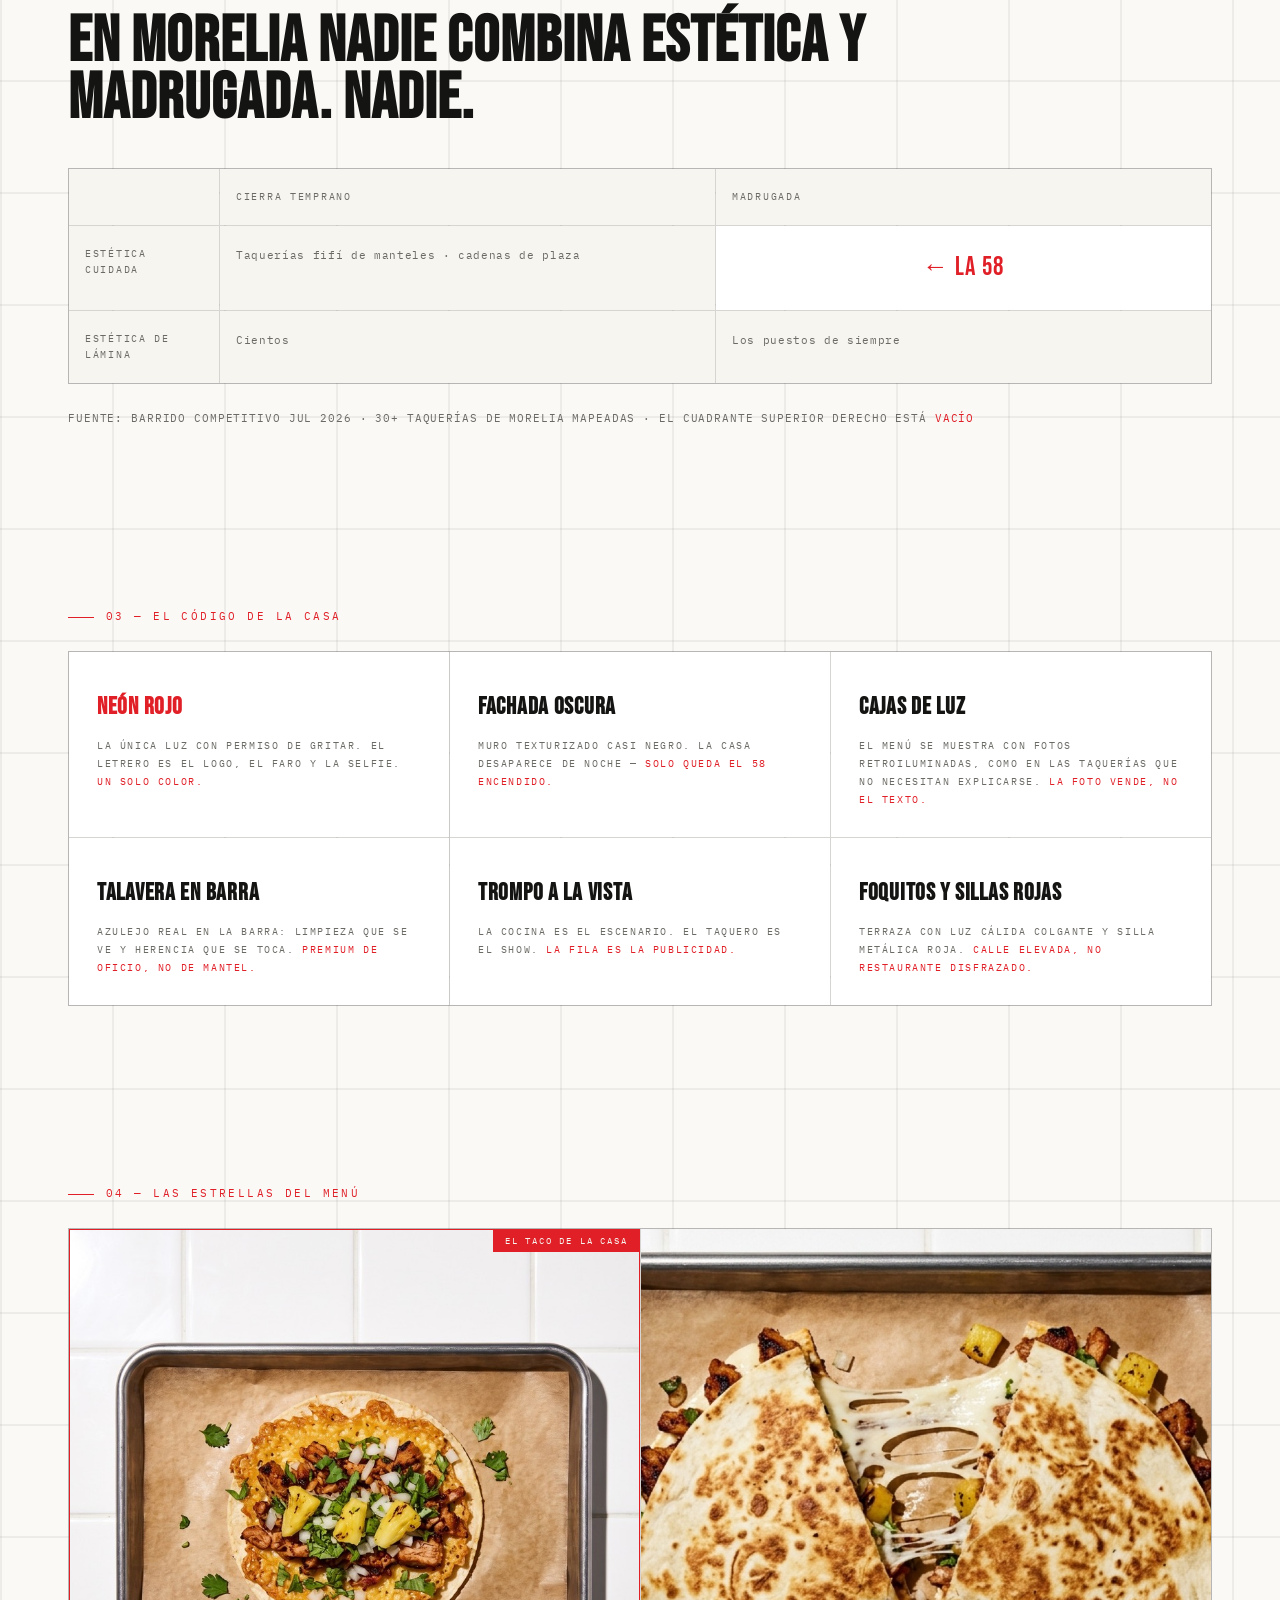
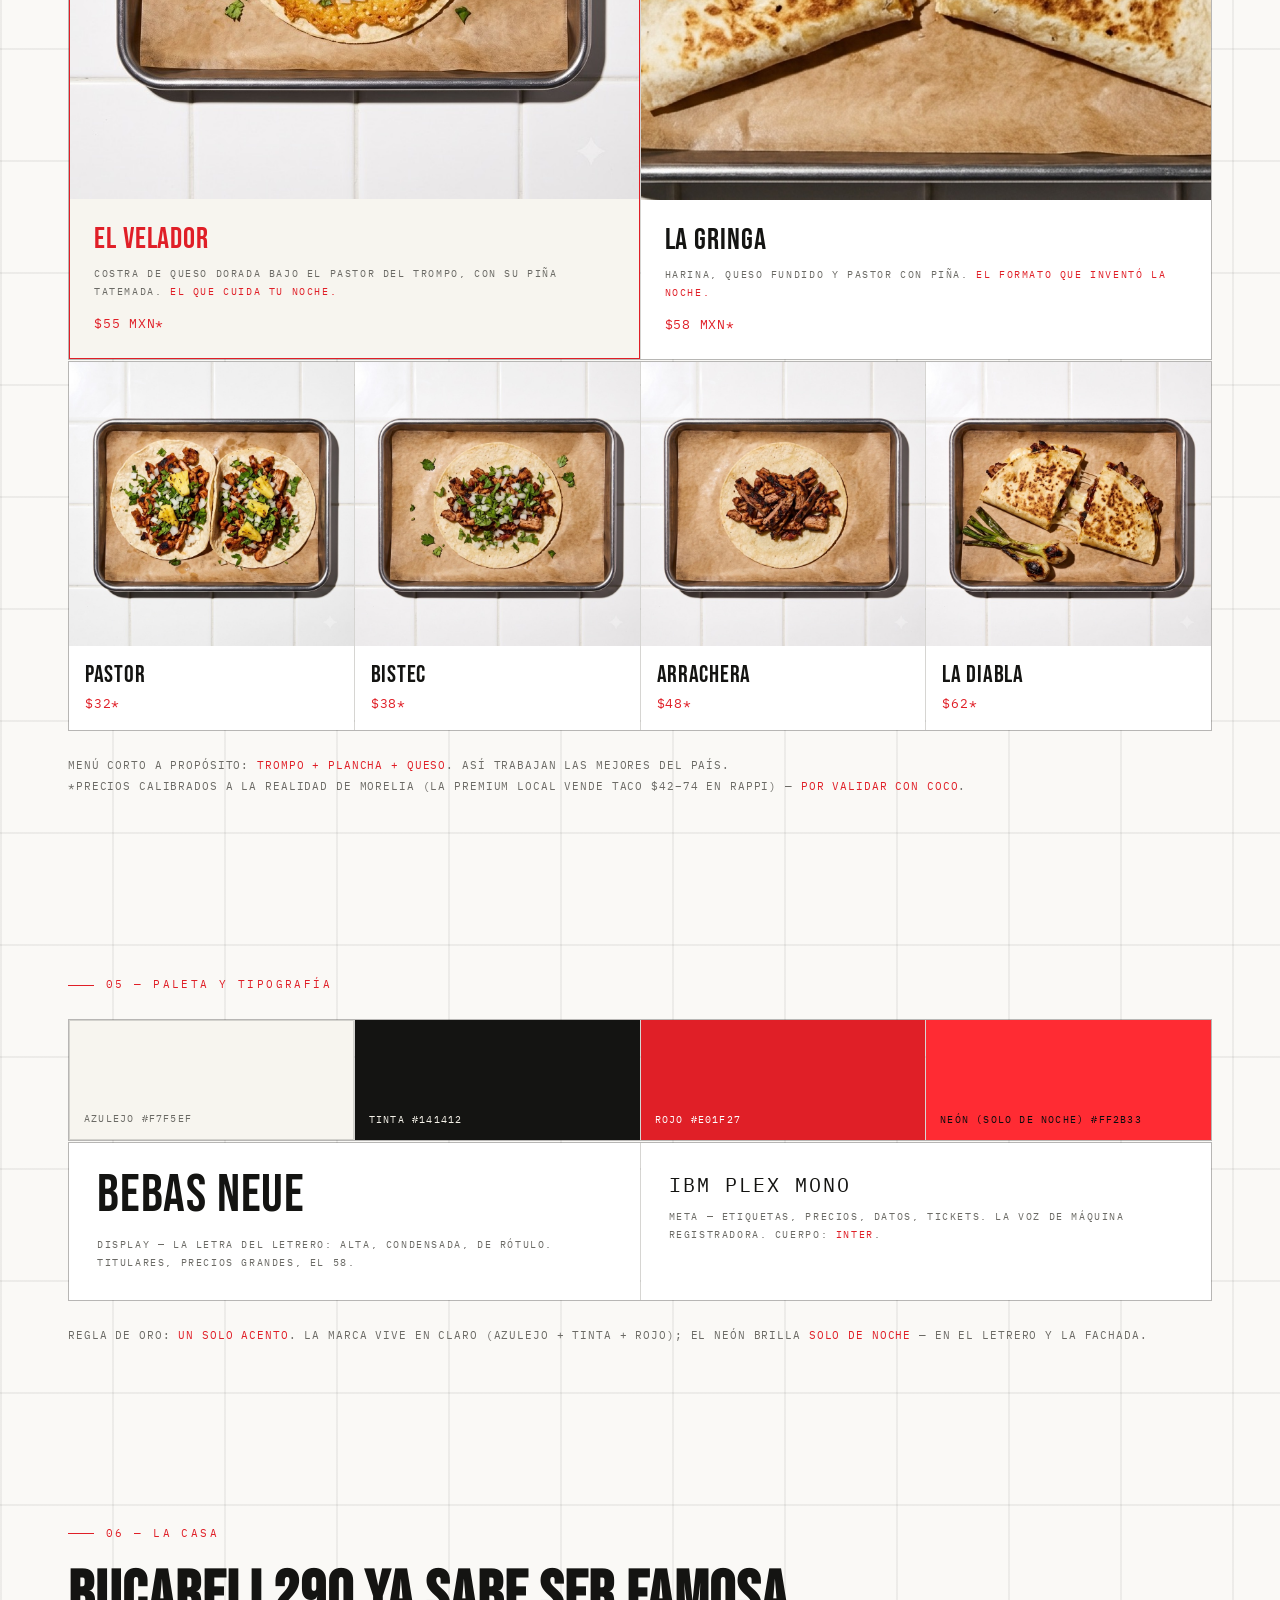
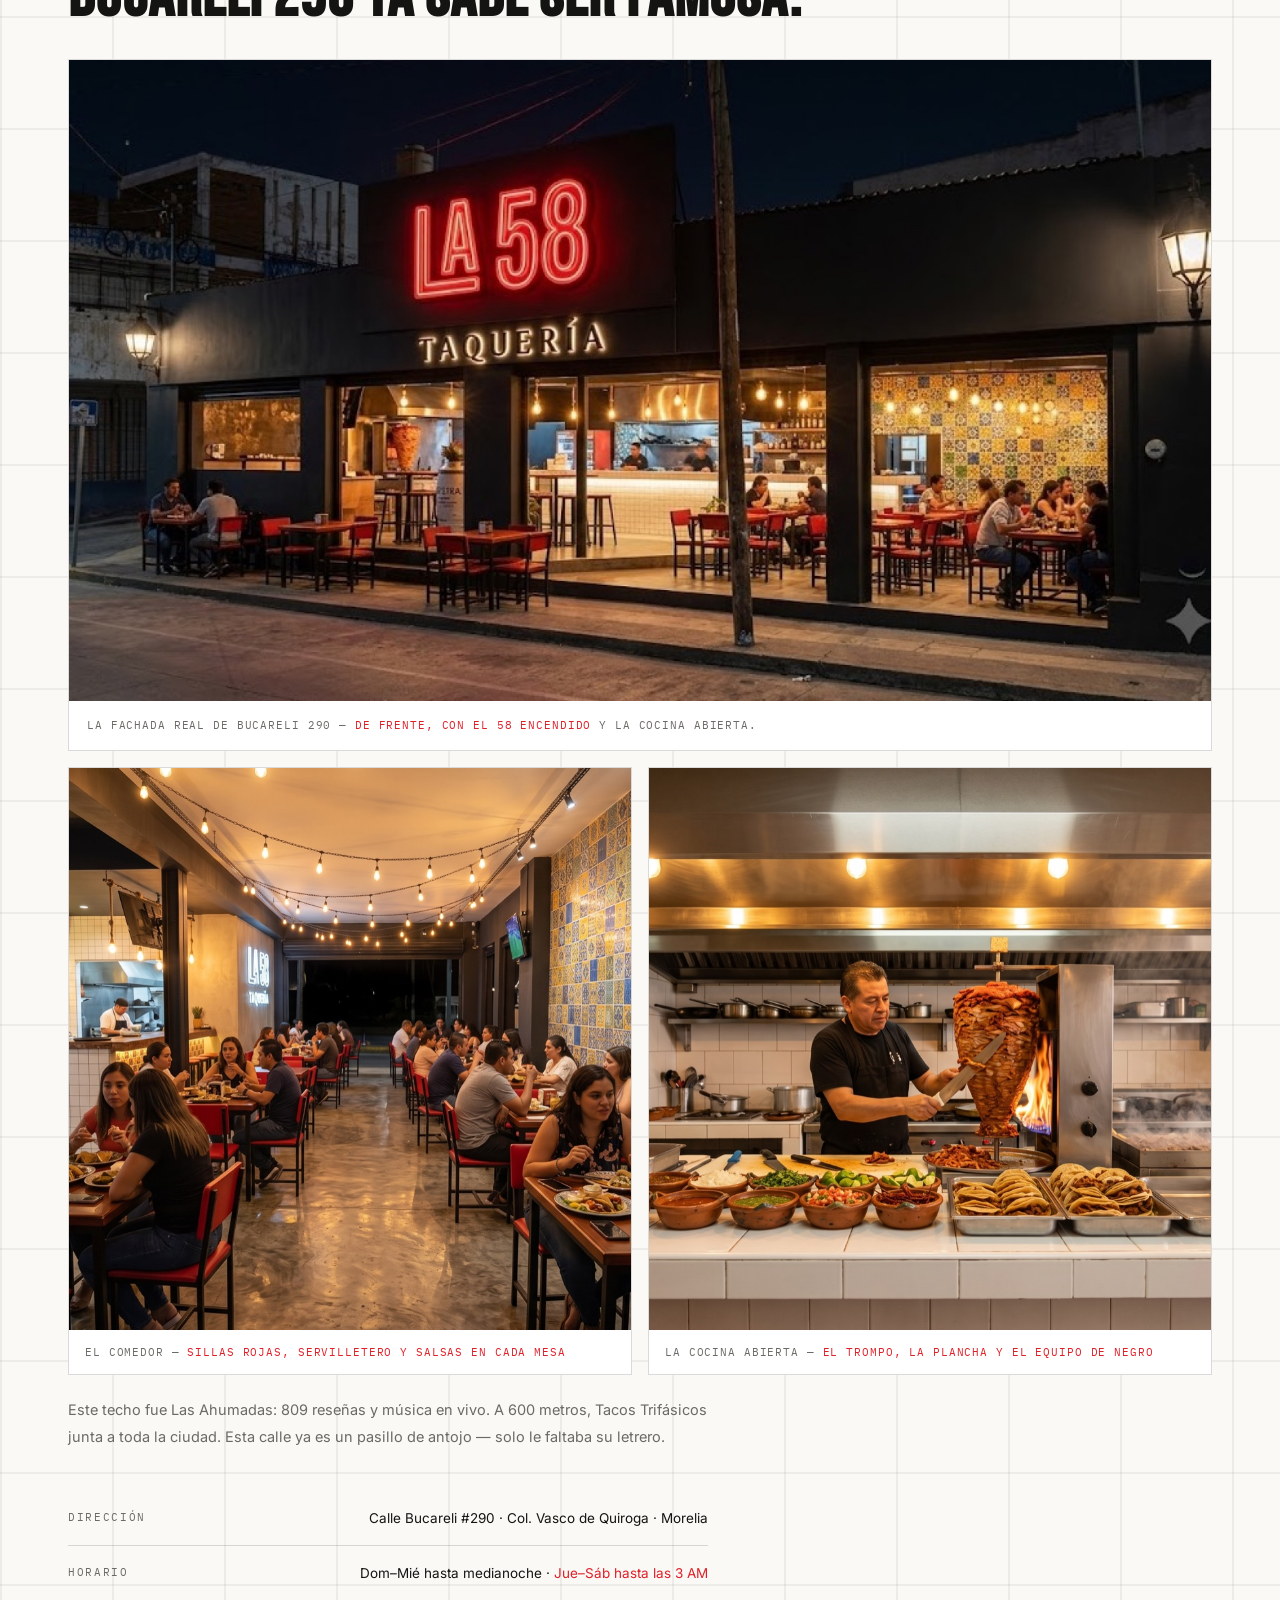
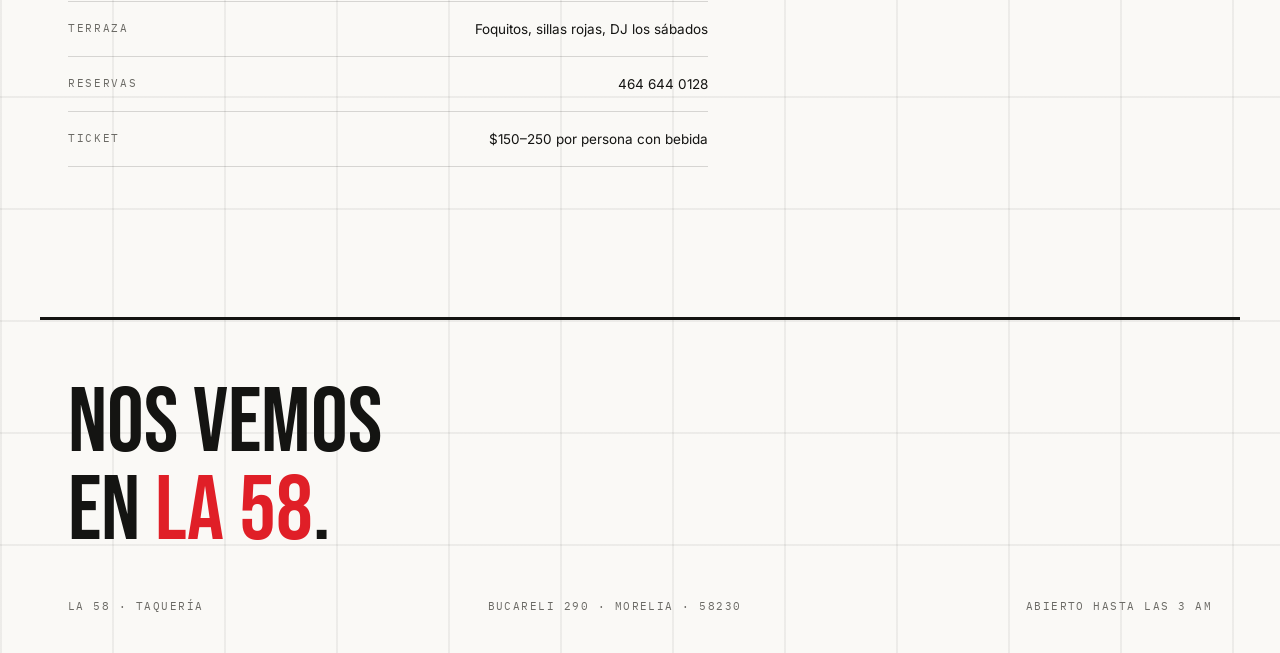
==== commit 168591d7: "landing.html estilo taqueria retro (rojo+azulejo+bordes gruesos) con lore de LOS QUE VELAN y los 4 t" ====
--- a/index.html
+++ b/index.html
@@ -62,6 +62,7 @@
 <div class="topbar">
   <div><b>LA 58</b> <span class="dot">·</span> TAQUERÍA</div>
   <nav class="nav">
+    <a href="landing.html">Inicio</a>
     <a href="index.html" class="on">La marca</a>
     <a href="logos.html">Logos</a>
     <a href="menu-mesa.html">Menú</a>
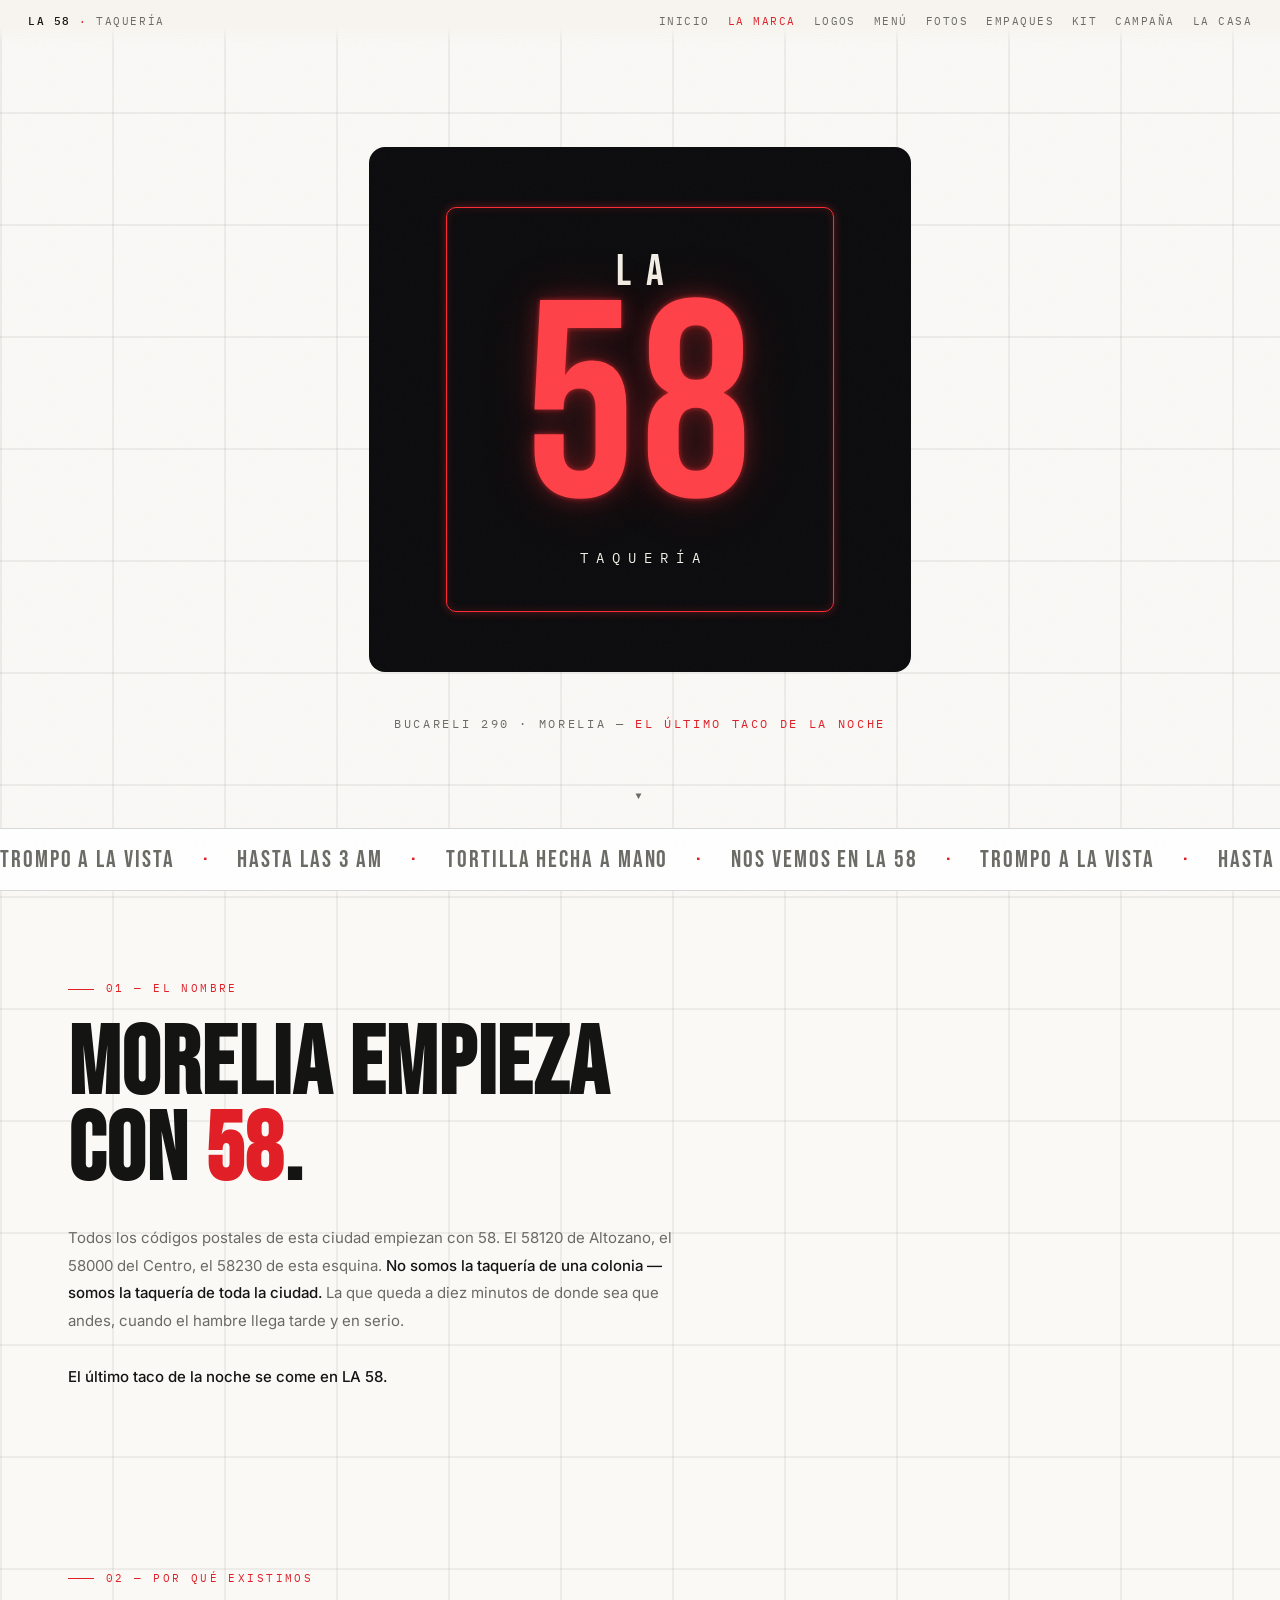
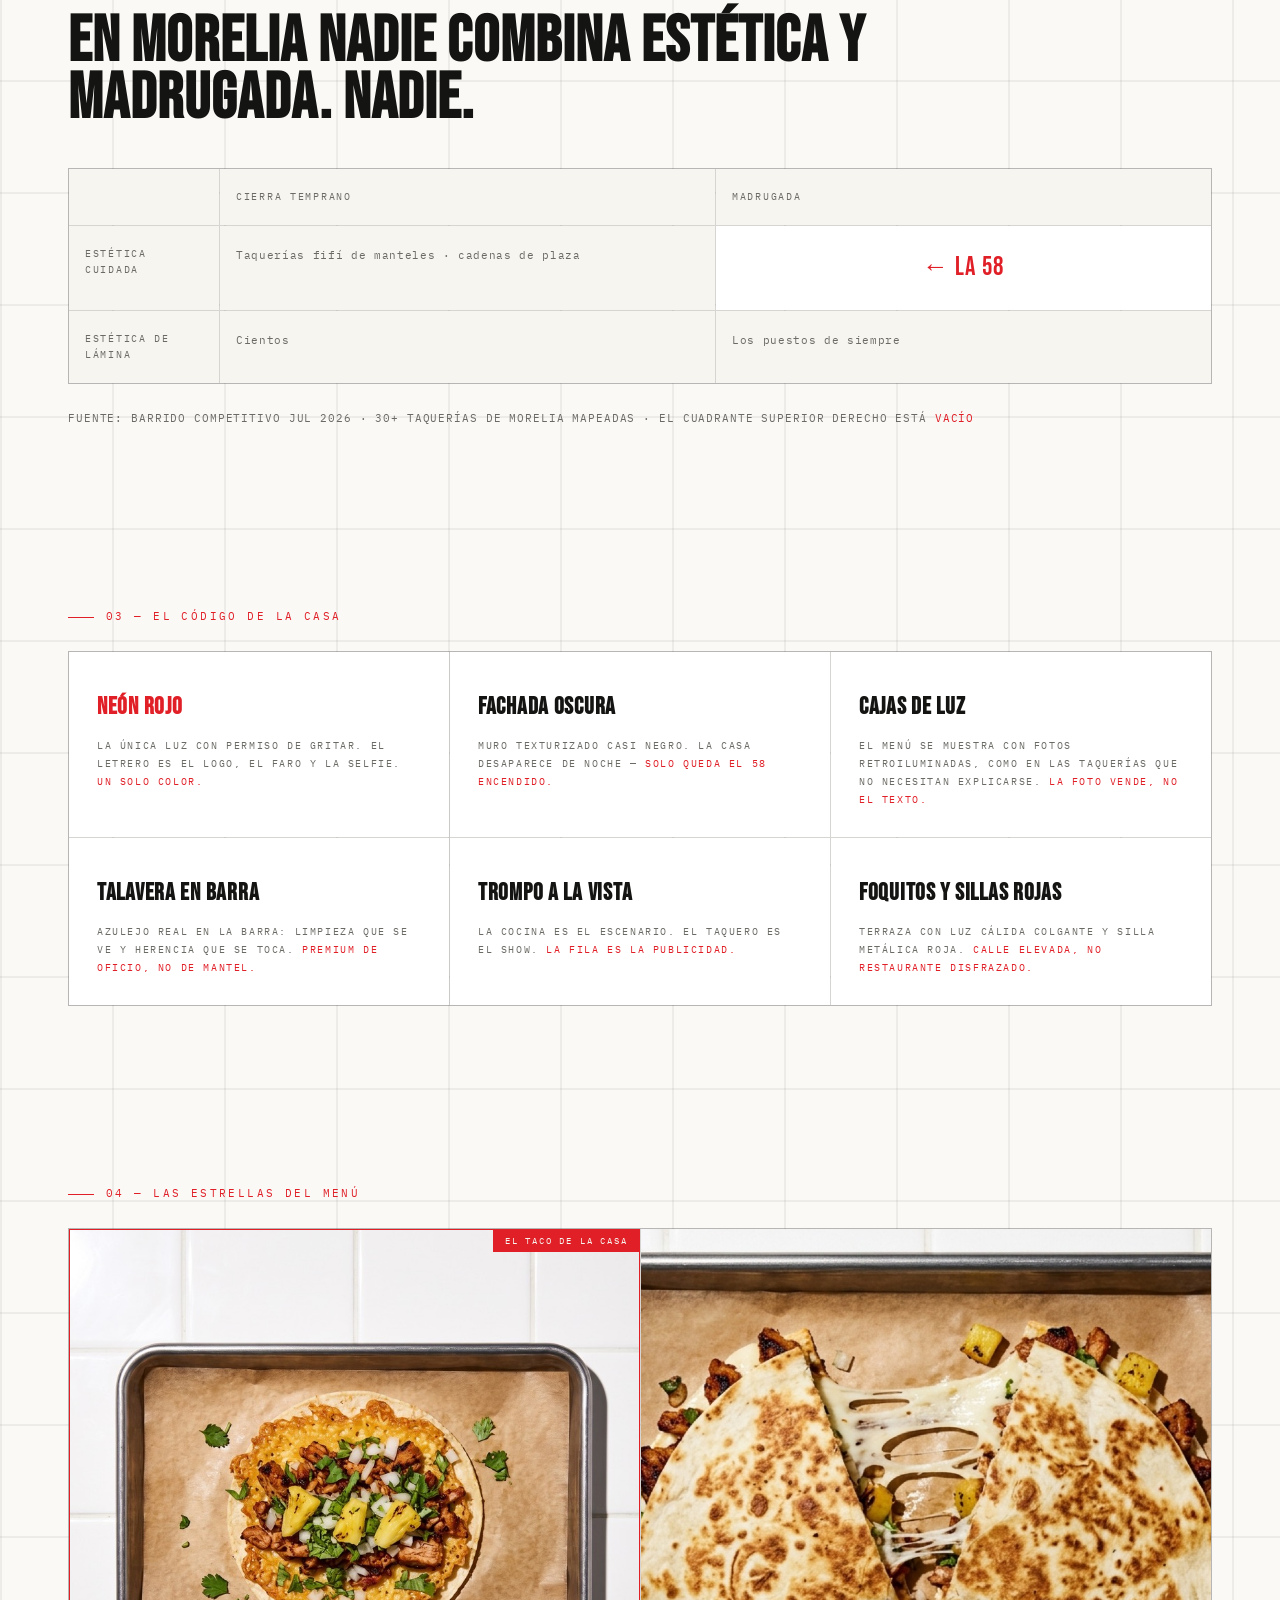
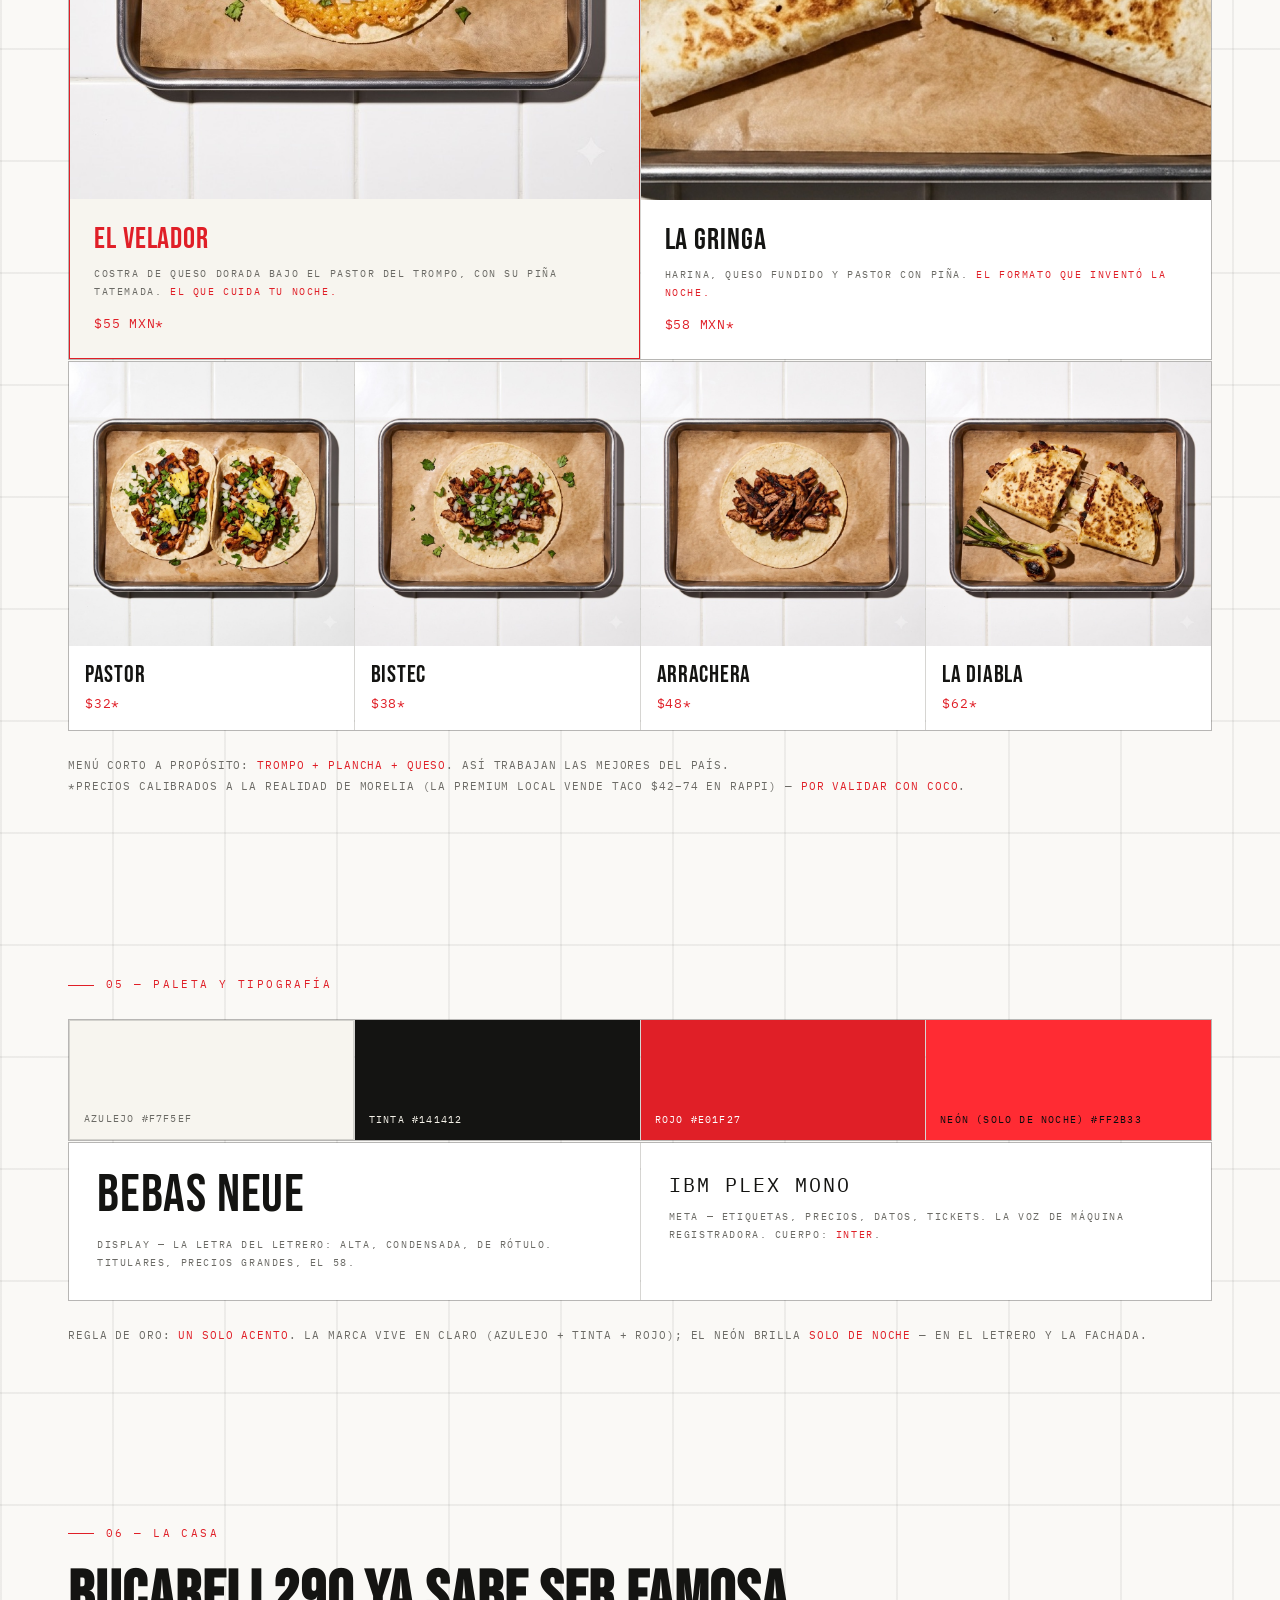
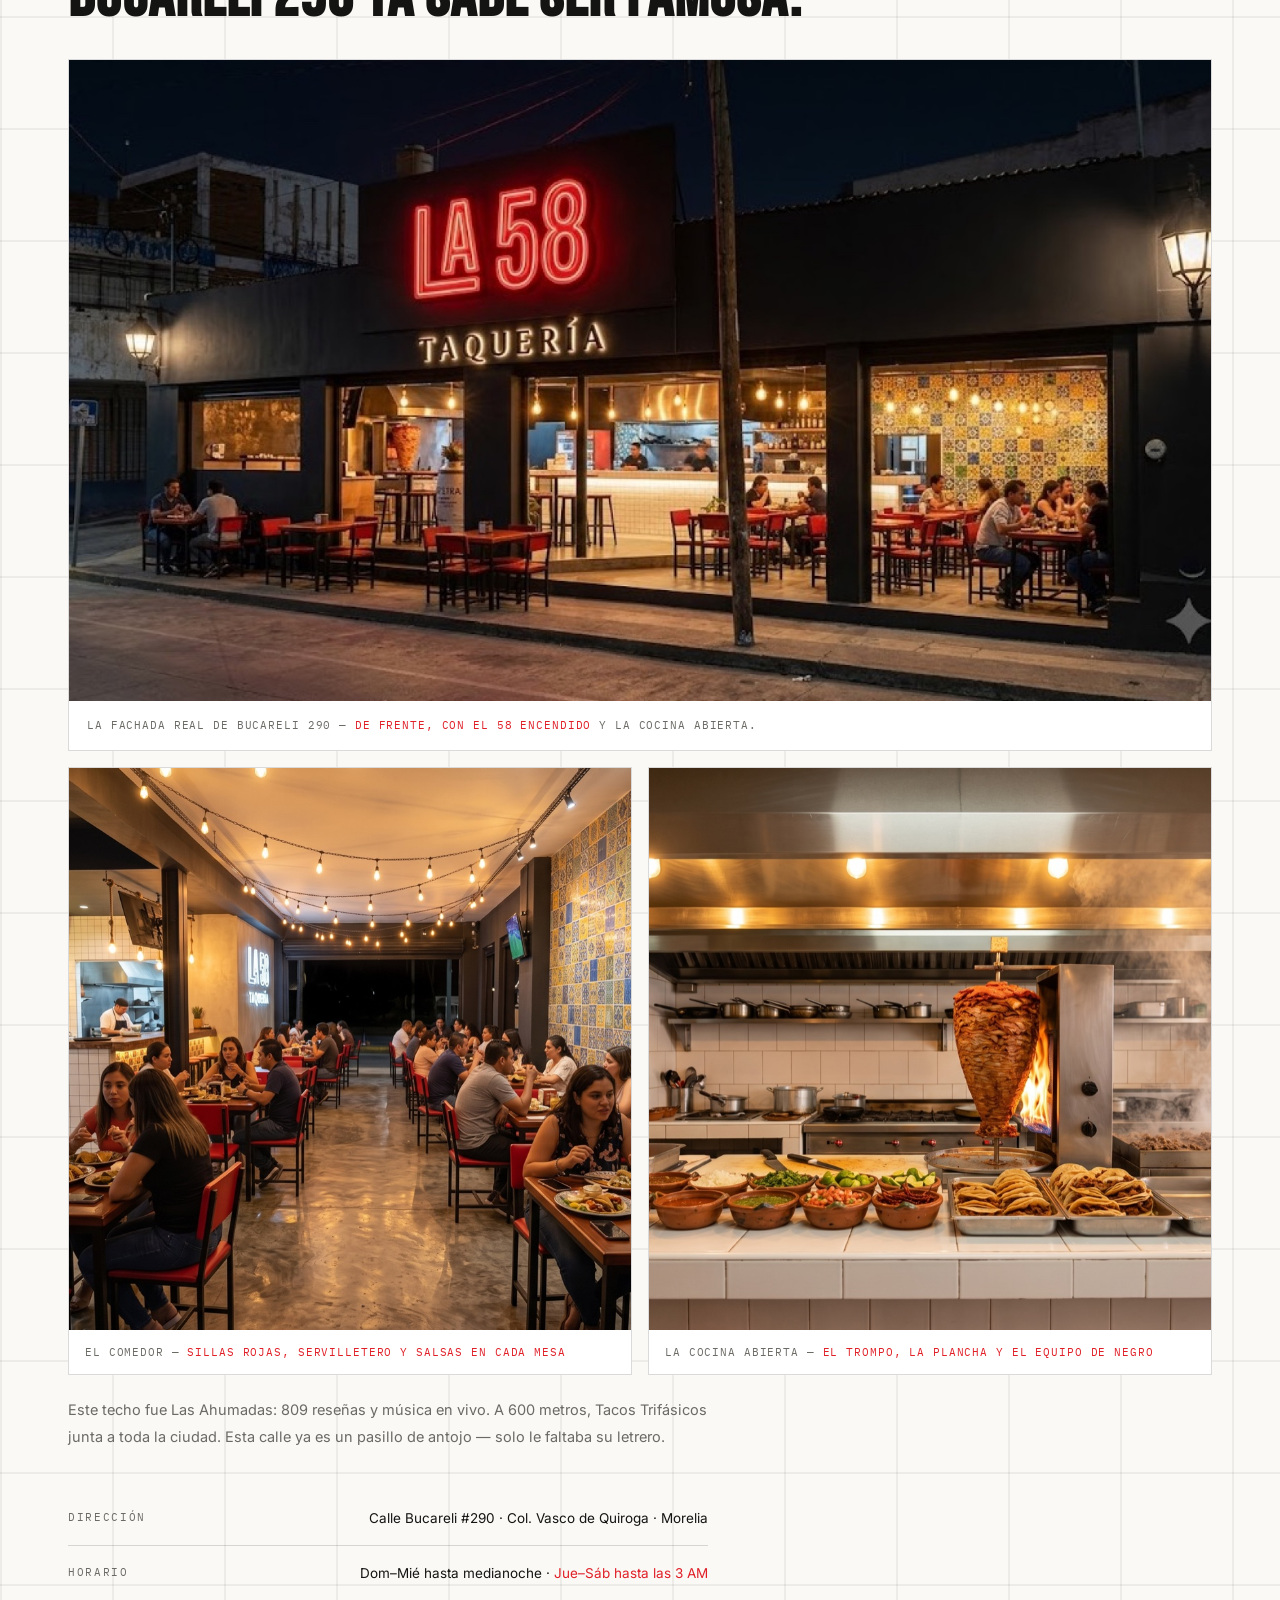
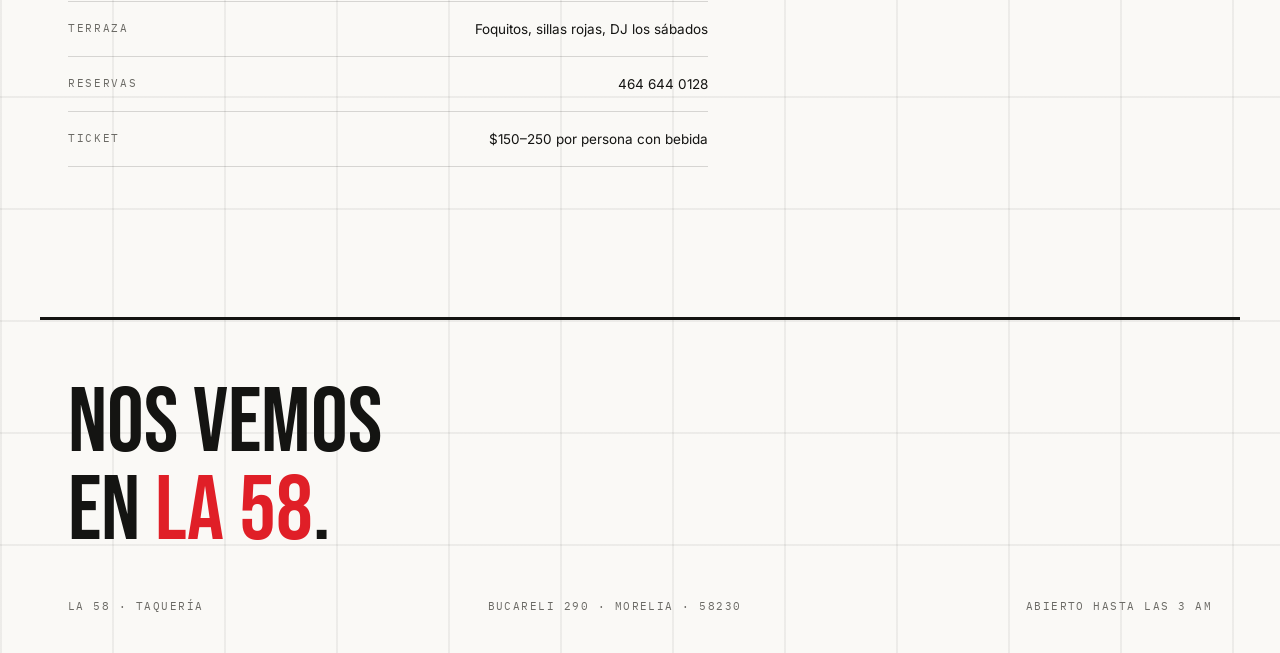
==== commit e62e1b5a: "Kit de lanzamiento: bio, 4 highlights, 14 posts con caption y foto asignada, reglas de voz Co-Author" ====
--- a/index.html
+++ b/index.html
@@ -68,6 +68,7 @@
     <a href="menu-mesa.html">Menú</a>
     <a href="fotos.html">Fotos</a>
     <a href="empaques.html">Empaques</a>
+    <a href="kit-lanzamiento.html">Kit</a>
     <a href="campana.html">Campaña</a>
     <a href="#casa">La casa</a>
   </nav>
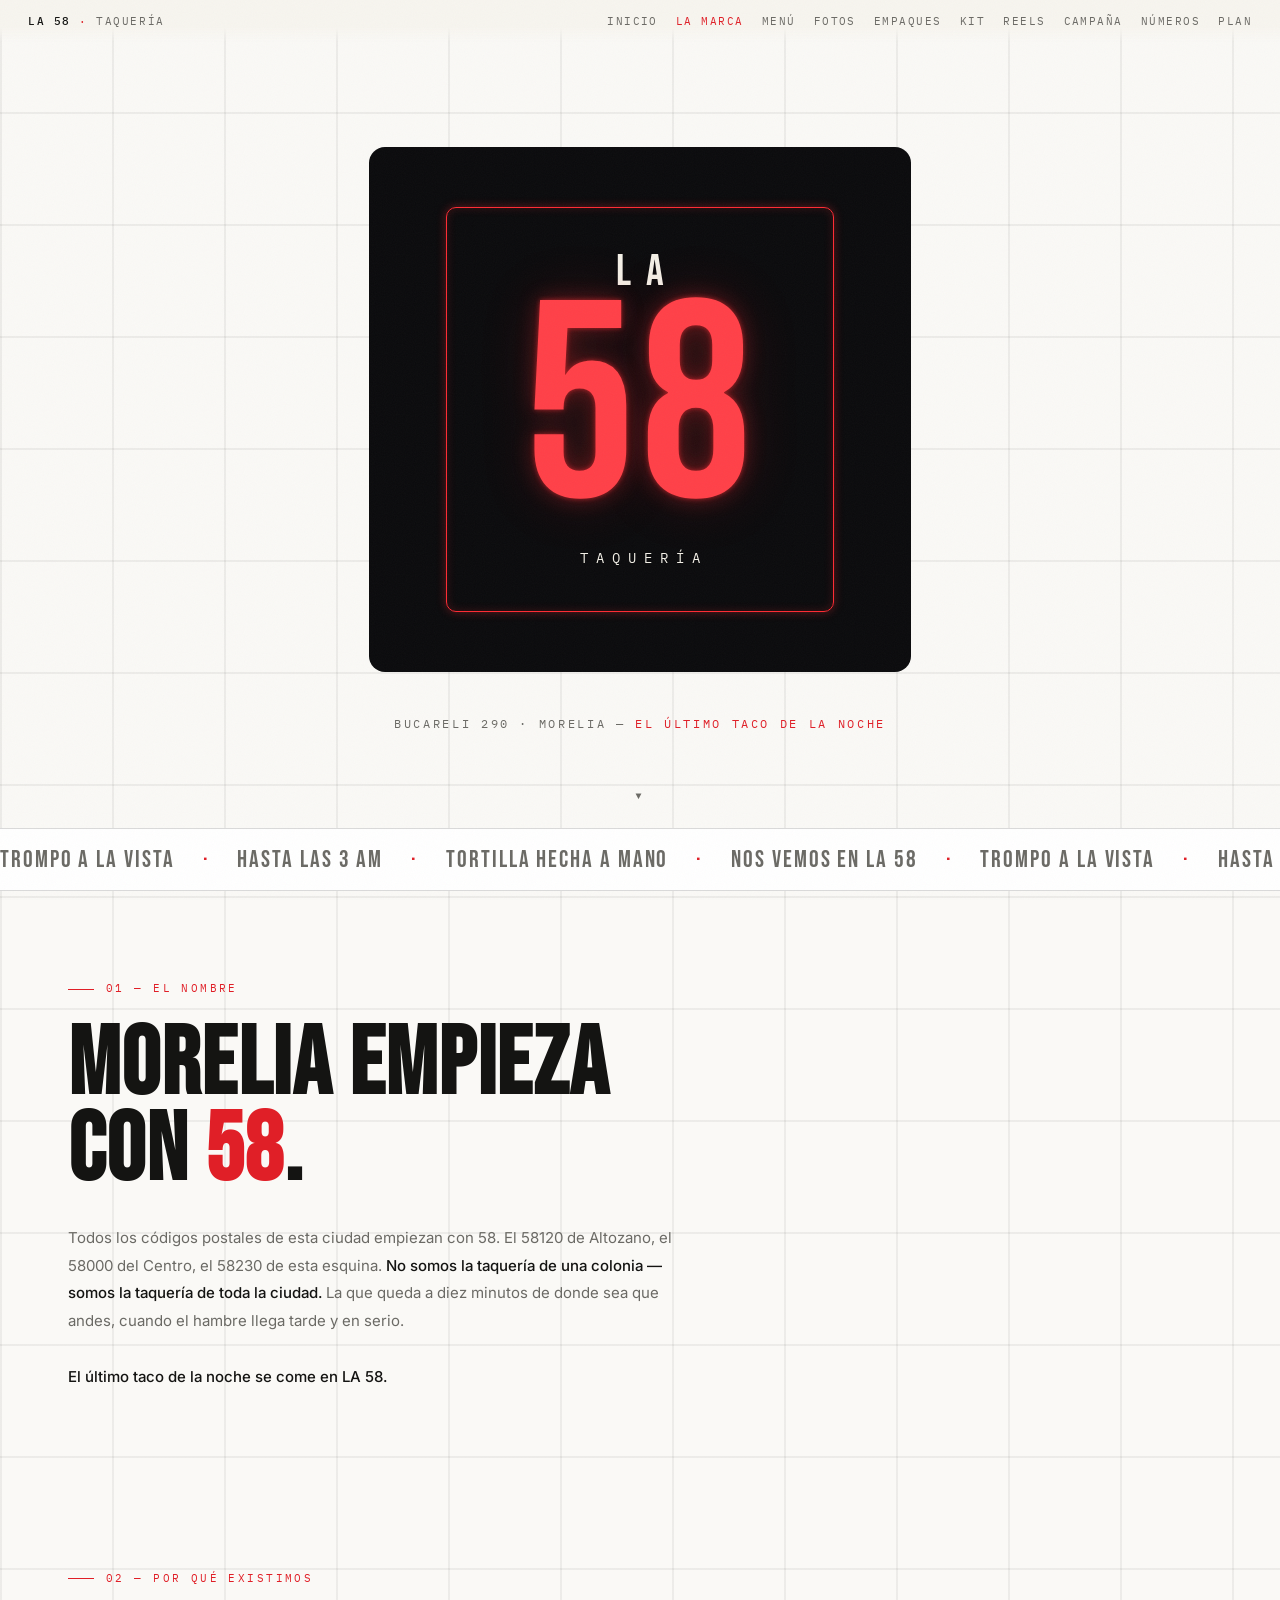
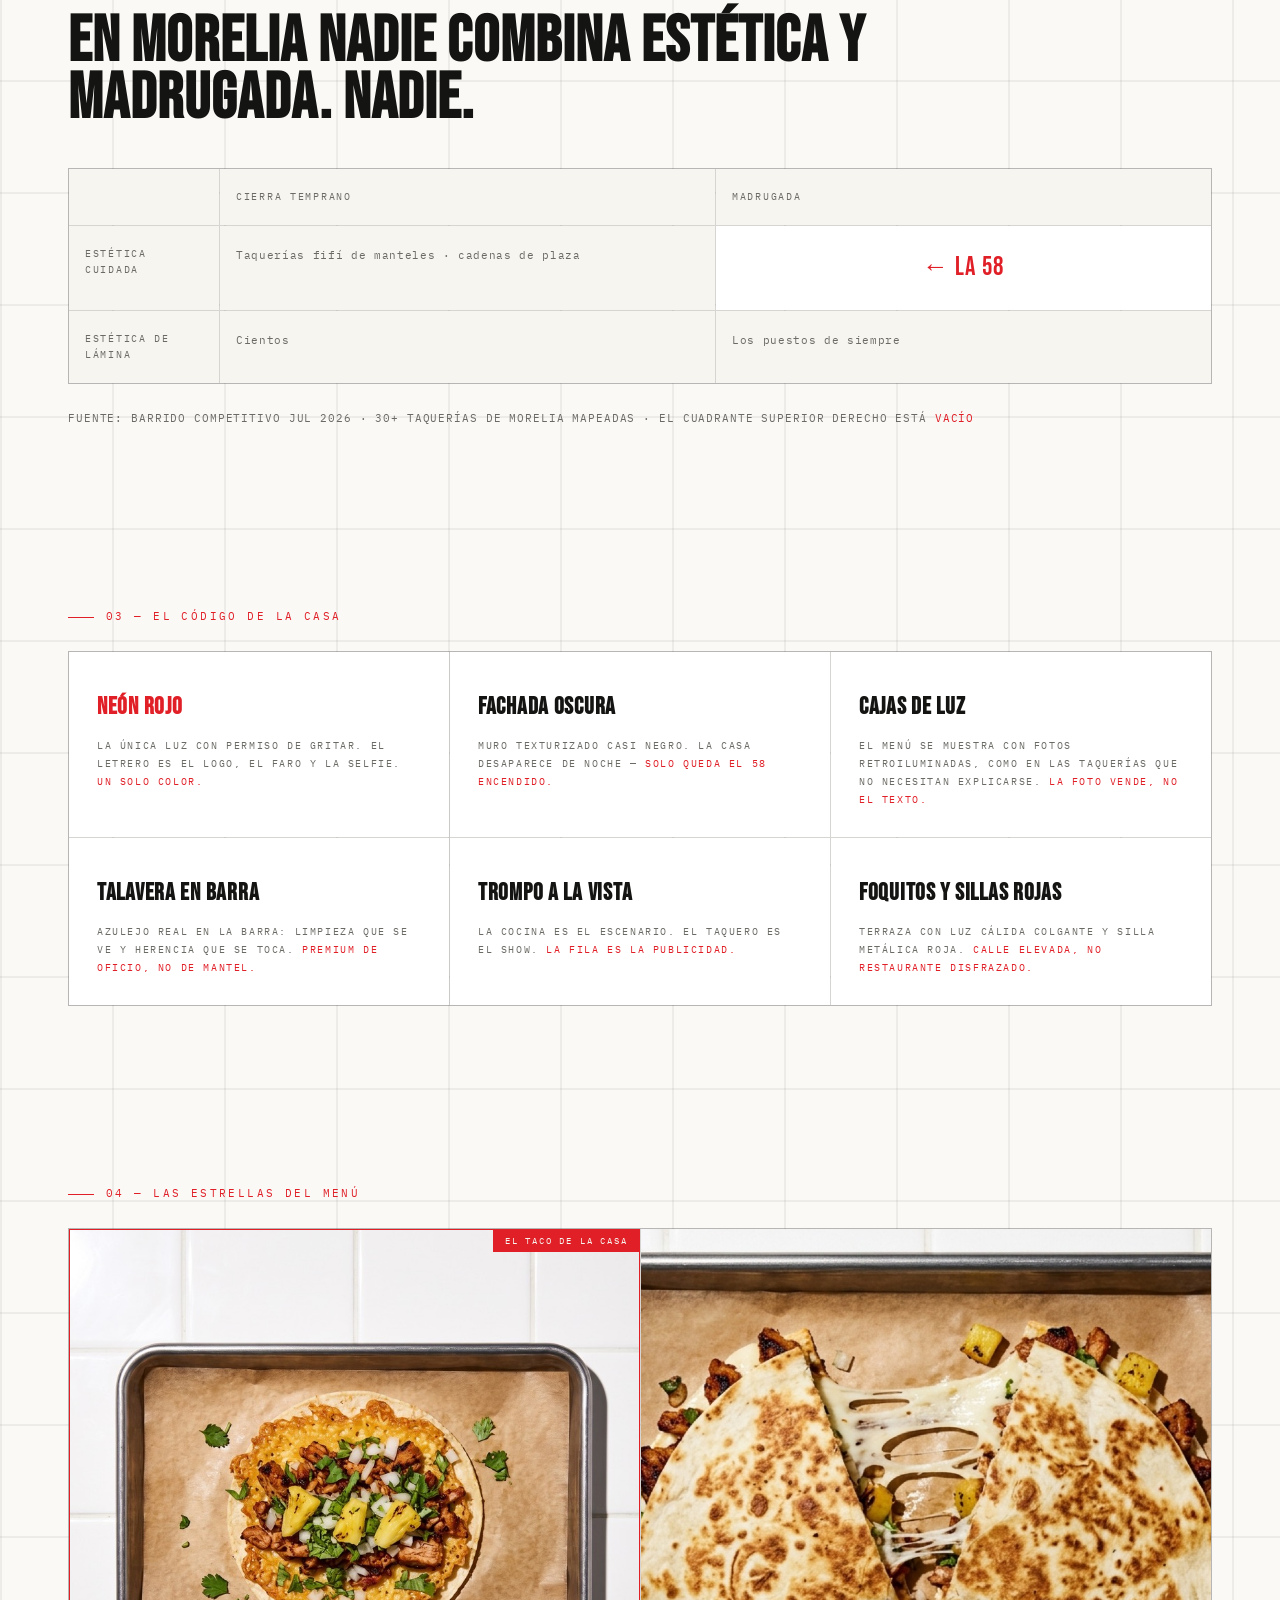
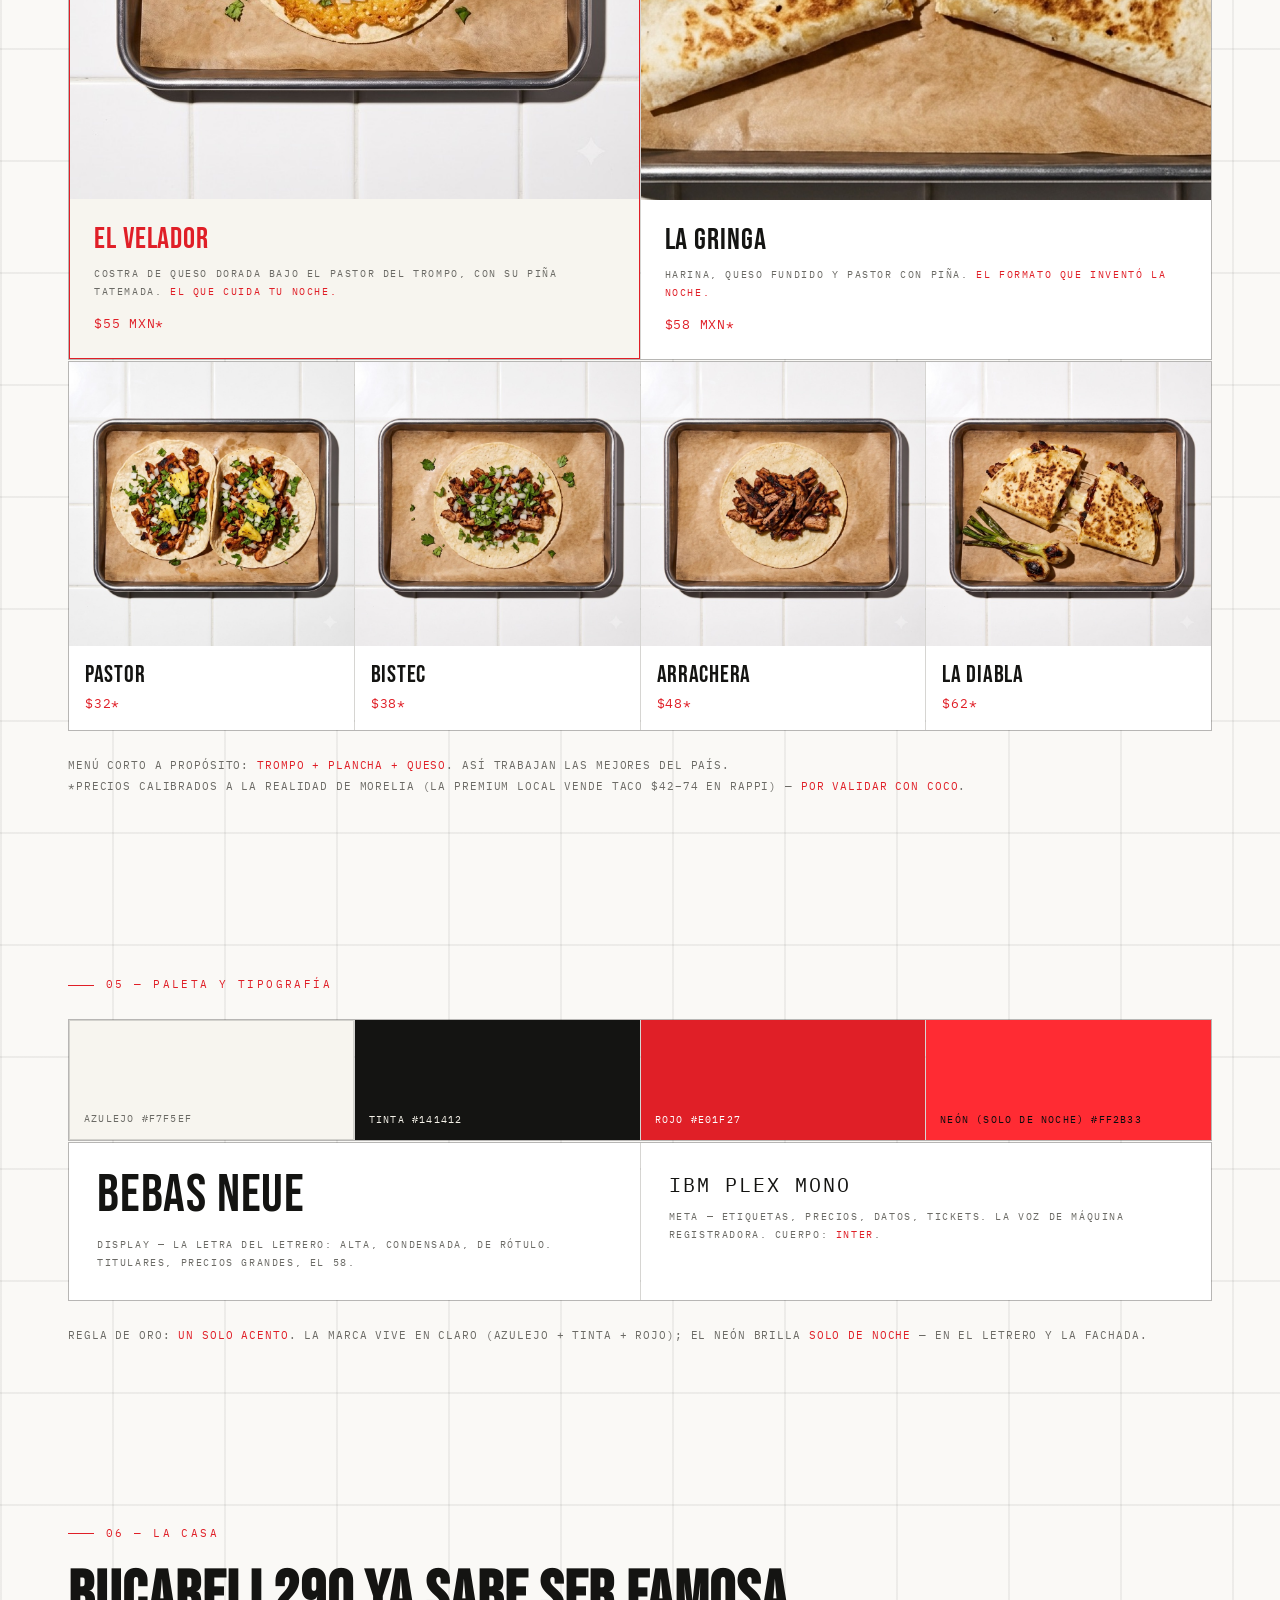
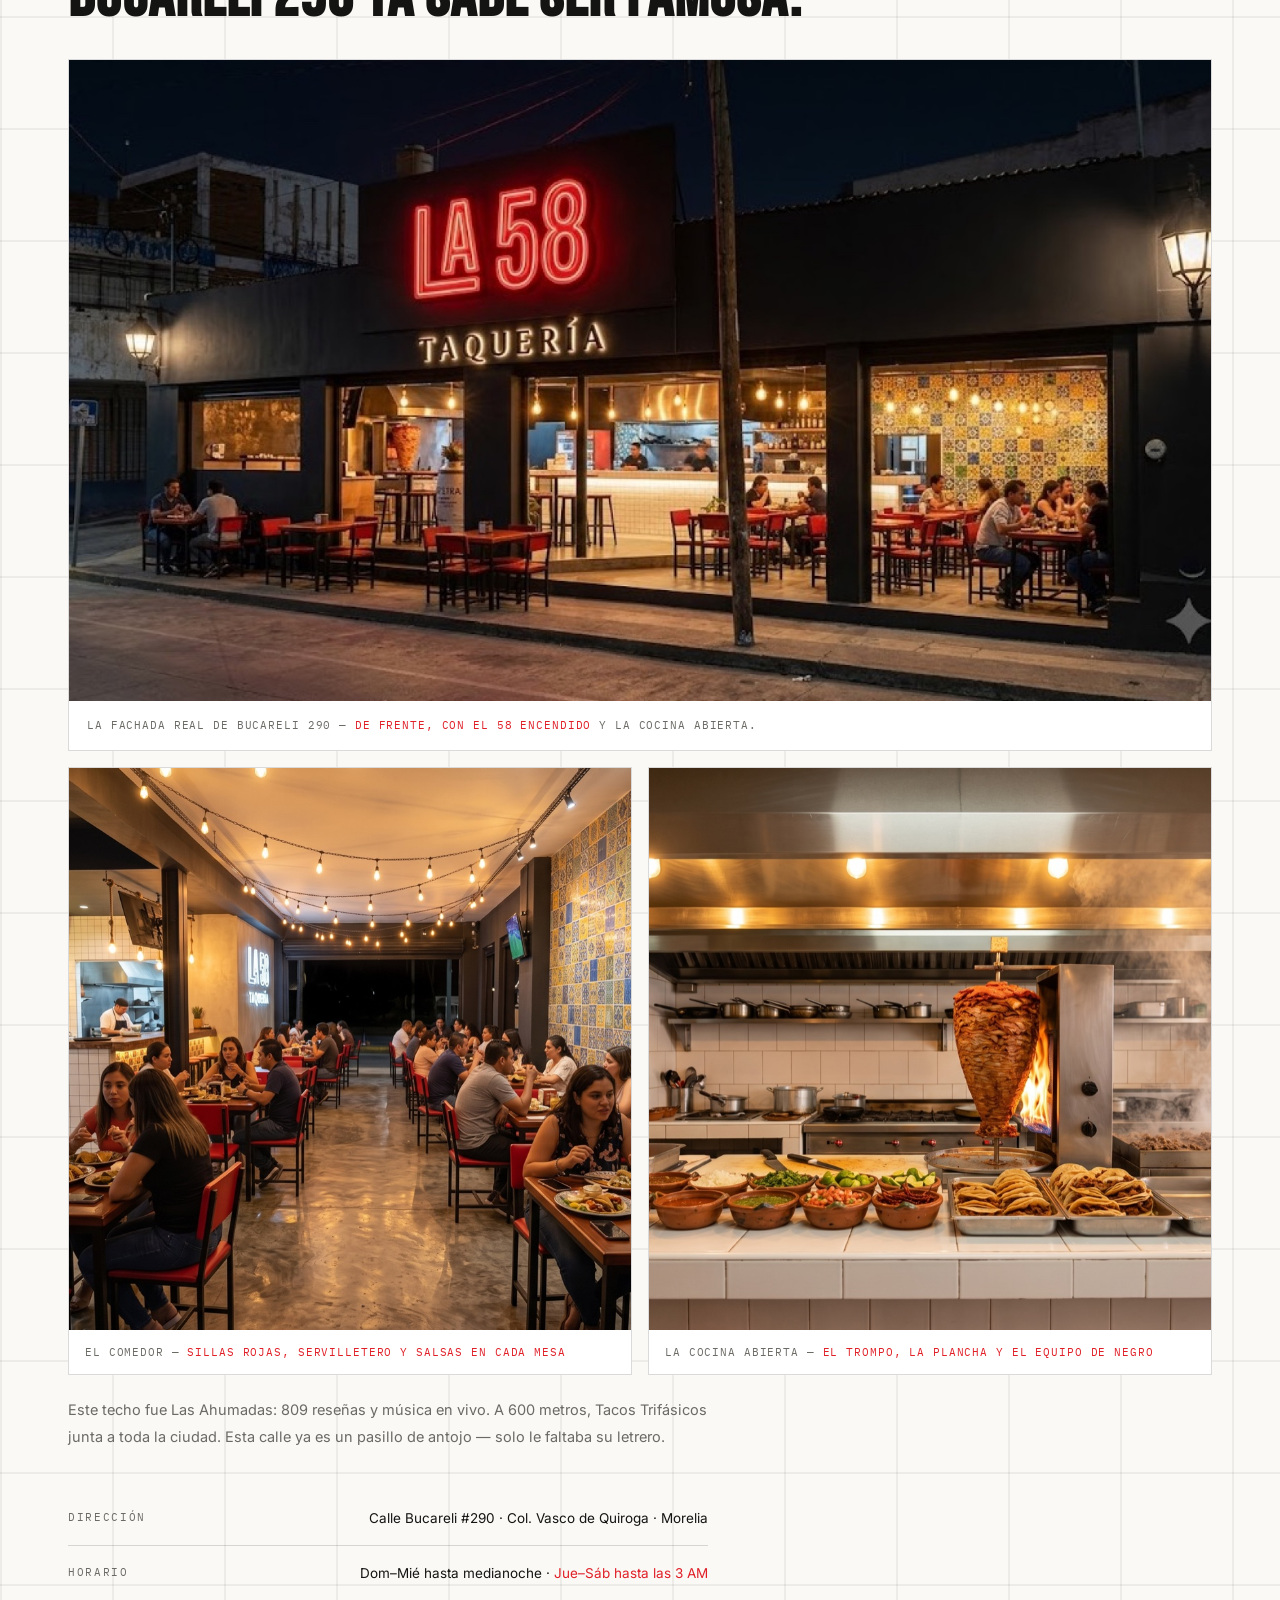
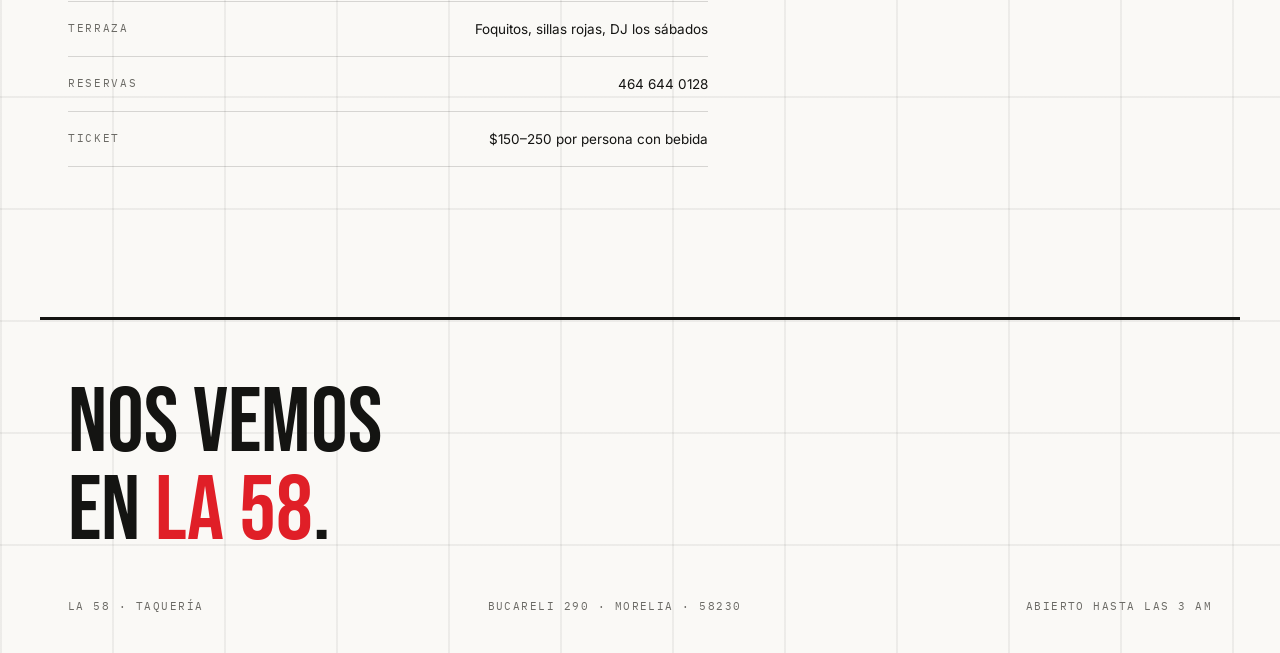
==== commit cb0e214e: "Bloque final: reels con 6 guiones, calculadora de números, plan con compuertas y borrador de conveni" ====
--- a/index.html
+++ b/index.html
@@ -64,13 +64,14 @@
   <nav class="nav">
     <a href="landing.html">Inicio</a>
     <a href="index.html" class="on">La marca</a>
-    <a href="logos.html">Logos</a>
     <a href="menu-mesa.html">Menú</a>
     <a href="fotos.html">Fotos</a>
     <a href="empaques.html">Empaques</a>
     <a href="kit-lanzamiento.html">Kit</a>
+    <a href="reels.html">Reels</a>
     <a href="campana.html">Campaña</a>
-    <a href="#casa">La casa</a>
+    <a href="numeros.html">Números</a>
+    <a href="plan.html">Plan</a>
   </nav>
 </div>
 
